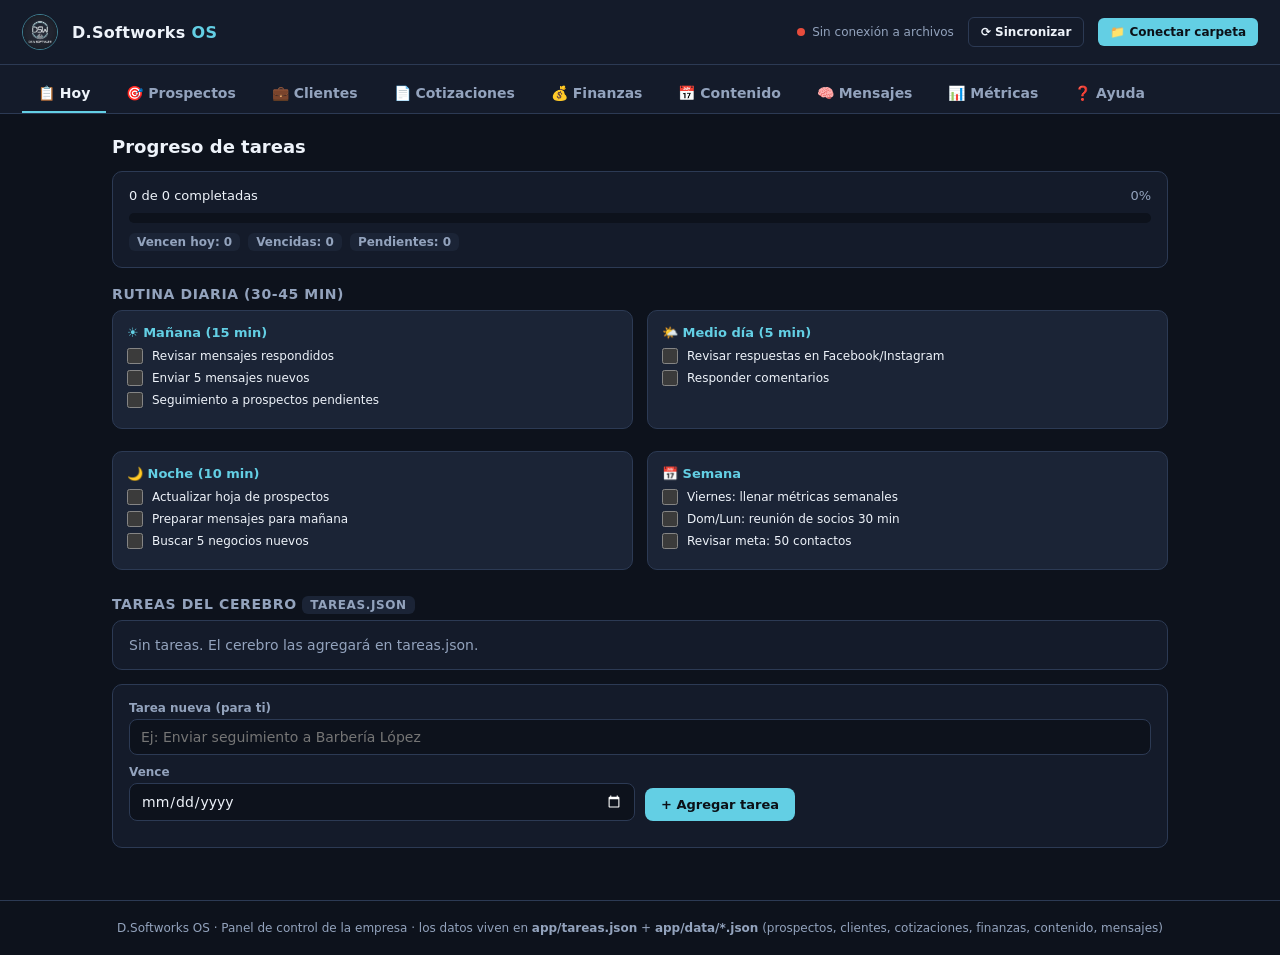
==== app/index.html @ 5ffacac4 "feat: Panel de control total — módulos Clientes/Cotizas/Finanzas/Contenido, MODO-MILLONARIO, 10 pros" ====
<!DOCTYPE html>
<html lang="es">
<head>
<meta charset="UTF-8">
<meta name="viewport" content="width=device-width, initial-scale=1">
<title>D.Softworks OS — Panel de operación</title>
<link rel="icon" href="data:image/svg+xml,%3Csvg xmlns='http://www.w3.org/2000/svg' viewBox='0 0 64 64'%3E%3Ccircle cx='32' cy='32' r='27' fill='%230d121c' stroke='%2363cfe4' stroke-width='4'/%3E%3Ctext x='32' y='39' text-anchor='middle' font-family='Arial' font-size='17' font-weight='700' fill='%23eef3fa'%3EDSW%3C/text%3E%3C/svg%3E">
<style>
:root{
  color-scheme:dark;
  --bg:#0d121c;--panel:#141b2a;--panel2:#1b2436;--line:#2c3a54;--txt:#eef3fa;--muted:#93a3bd;
  --accent:#63cfe4;--accent2:#a8e4f0;--btn:#63cfe4;--btn-ink:#0b1017;--btn-danger:#c0392b;--btn-ok:#1d7a44;--ok:#2ecc71;--warn:#f39c12;--danger:#e74c3c;
  --radius:10px;
}
*{box-sizing:border-box;margin:0;padding:0;scrollbar-width:thin;scrollbar-color:var(--line) var(--bg)}
::-webkit-scrollbar{width:10px;height:10px}
::-webkit-scrollbar-thumb{background:var(--line);border-radius:6px}
::-webkit-scrollbar-track{background:var(--bg)}
::selection{background:rgba(99,207,228,.35)}
html{color-scheme:dark}
body{background:var(--bg);color:var(--txt);font-family:system-ui,-apple-system,"Segoe UI",Roboto,sans-serif;font-size:14px;min-height:100vh;caret-color:var(--accent)}
button{font-family:inherit;cursor:pointer}
input,select,textarea{font-family:inherit;font-size:14px;background:var(--bg);color:var(--txt);border:1px solid var(--line);border-radius:8px;padding:9px 11px;width:100%}
input:focus,select:focus,textarea:focus{border-color:var(--accent)}
:focus-visible{outline:2px solid var(--accent2);outline-offset:2px}
textarea{resize:vertical;min-height:80px}

header{display:flex;align-items:center;gap:14px;padding:14px 22px;background:var(--panel);border-bottom:1px solid var(--line);position:sticky;top:0;z-index:50}
header img{height:36px;width:36px;object-fit:cover;border-radius:50%;border:1px solid rgba(99,207,228,.55)}
.brand{font-weight:700;font-size:16px;letter-spacing:.3px}
.brand span{color:var(--accent)}
.spacer{flex:1}
.status{font-size:12px;color:var(--muted);display:flex;align-items:center;gap:7px}
.dot{width:8px;height:8px;border-radius:50%;background:var(--danger);display:inline-block}
.dot.on{background:var(--accent);position:relative}
.dot.on::after{content:'';position:absolute;inset:-3px;border-radius:50%;border:1.5px solid var(--accent);animation:live 2.2s ease-out infinite}
.dot.local{background:var(--warn)}
@keyframes live{0%{transform:scale(.6);opacity:.9}70%{opacity:.15}100%{transform:scale(2);opacity:0}}
@media(prefers-reduced-motion:reduce){.dot.on::after{animation:none;display:none}.progress i,.toast{transition:none}}

.btn{background:var(--btn);border:none;color:var(--btn-ink);padding:9px 16px;border-radius:8px;font-weight:700;font-size:13px}
.btn:hover{filter:brightness(1.1)}
.btn.ghost{background:transparent;border:1px solid var(--line);color:var(--txt)}
.btn.small{padding:7px 12px;font-size:12px;border-radius:6px}
.btn.danger{background:var(--btn-danger)}
.btn.ok{background:var(--btn-ok)}

nav{display:flex;gap:4px;padding:10px 22px 0;background:var(--panel);border-bottom:1px solid var(--line);flex-wrap:wrap}
nav button{background:none;border:none;color:var(--muted);padding:10px 16px;font-size:14px;font-weight:600;border-bottom:2px solid transparent;border-radius:0}
nav button.active{color:var(--txt);border-bottom-color:var(--accent)}
nav button:hover{color:var(--txt)}
.badge{display:inline-block;min-width:18px;padding:1px 5px;border-radius:99px;background:var(--btn-danger);color:#fff;font-size:12px;font-weight:800;text-align:center;margin-left:5px;vertical-align:top;line-height:1.3}

main{padding:22px;max-width:1100px;margin:0 auto}
.tab{display:none}
.tab.active{display:block}
h2{font-size:18px;margin-bottom:14px}
h3{font-size:14px;color:var(--muted);text-transform:uppercase;letter-spacing:.6px;margin:18px 0 8px}

.grid{display:grid;gap:14px}
.grid.two{grid-template-columns:1fr 1fr}
@media(max-width:800px){.grid.two{grid-template-columns:1fr}}

.card{background:var(--panel);border:1px solid var(--line);border-radius:var(--radius);padding:16px}
.progress{height:10px;background:var(--bg);border-radius:6px;overflow:hidden;margin:10px 0}
.progress i{display:block;height:100%;width:100%;background:var(--accent);border-radius:6px;transform:scaleX(0);transform-origin:left;transition:transform .3s ease-out}

.chip{display:inline-block;padding:2px 9px;border-radius:99px;font-size:12px;font-weight:700}
.chip.nuevo{background:#2a3245;color:#aab3c5}
.chip.contactado{background:#1a3a6b;color:#6ea8ff}
.chip.respondio{background:#0d4f5c;color:#5ce0e0}
.chip.reunion{background:#3d2a6b;color:#b79bff}
.chip.cotizado{background:#5c3d0d;color:#ffc46b}
.chip.cerrado{background:#14471f;color:#6fe08a}
.chip.sinrep{background:#5c1a1a;color:#ff8a8a}
.cat{font-size:12px;font-weight:700;padding:2px 8px;border-radius:6px;background:var(--panel2);color:var(--muted)}

.task{display:flex;gap:12px;align-items:flex-start;padding:12px 14px;background:var(--panel2);border:1px solid var(--line);border-radius:var(--radius);margin-bottom:8px}
.task.done{opacity:.5}
.task input[type=checkbox]{width:18px;height:18px;accent-color:var(--accent);margin-top:2px;flex-shrink:0}
.task .body{flex:1;min-width:0}
.task .title{font-weight:600}
.task.done .title{text-decoration:line-through}
.task .detail{color:var(--muted);font-size:13px;margin-top:4px;white-space:pre-wrap}
.task .meta{display:flex;gap:8px;align-items:center;margin-top:7px;flex-wrap:wrap}
.due{font-size:12px;font-weight:700;padding:2px 8px;border-radius:6px;background:#5c3d0d;color:#ffc46b}
.due.over{background:#5c1a1a;color:#ff8a8a}
.due.ok{background:#14471f;color:#6fe08a}

.form-row{display:grid;grid-template-columns:1fr 1fr;gap:10px;margin-bottom:10px}
.form-row.one{grid-template-columns:1fr}
label{display:block;font-size:12px;color:var(--muted);margin-bottom:4px;font-weight:600}

.p-list{display:flex;flex-direction:column;gap:8px}
.p-item{display:flex;gap:12px;align-items:center;background:var(--panel2);border:1px solid var(--line);border-radius:var(--radius);padding:12px 14px;flex-wrap:wrap}
.p-item .info{flex:1;min-width:180px}
.p-item .neg{font-weight:700}
.p-item .sub{color:var(--muted);font-size:12px;margin-top:2px}
.p-item select{width:auto;min-width:130px;padding:6px 8px}

.msg{background:var(--panel2);border:1px solid var(--line);border-radius:var(--radius);padding:14px;margin-bottom:10px}
.msg.new{border-color:var(--accent2)}
.msg .head{display:flex;justify-content:space-between;gap:10px;font-size:12px;color:var(--muted);margin-bottom:6px}
.msg .txt{white-space:pre-wrap}
.msg .resp{margin-top:10px;padding:10px 12px;background:#0f2733;border:1px solid #1f5f72;border-radius:6px;color:#c9edf6;white-space:pre-wrap}
.st{font-weight:700;font-size:12px;padding:2px 8px;border-radius:6px}
.st.pend{background:#5c3d0d;color:#ffc46b}
.st.listo{background:#14471f;color:#6fe08a}

.stat{background:var(--panel);border:1px solid var(--line);border-radius:var(--radius);padding:16px;text-align:center}
.stat b{display:block;font-size:30px;color:var(--accent);font-variant-numeric:tabular-nums}
.stat span{font-size:12px;color:var(--muted)}
.stat .goal{font-size:12px;color:var(--muted);margin-top:4px}

.routine{background:var(--panel2);border:1px solid var(--line);border-radius:var(--radius);padding:14px;margin-bottom:8px}
.routine h4{font-size:13px;margin-bottom:8px;color:var(--accent)}
.routine label{display:flex;gap:9px;align-items:center;color:var(--txt);font-weight:500;margin-bottom:6px;cursor:pointer}
.routine input{width:16px;height:16px;accent-color:var(--accent)}

.help{background:#0f2733;border:1px solid #1f5f72;border-radius:var(--radius);padding:14px 16px;margin-bottom:16px;font-size:13px;line-height:1.6;color:#c9edf6}
.help ol{margin-left:18px}
.hidden{display:none!important}
footer{padding:20px;text-align:center;color:var(--muted);font-size:12px;border-top:1px solid var(--line);margin-top:30px}
.toast{position:fixed;bottom:24px;right:24px;background:var(--panel2);border:1px solid var(--accent);color:var(--txt);padding:12px 18px;border-radius:8px;font-size:13px;opacity:0;transform:translateY(8px);transition:.25s;pointer-events:none;z-index:100;display:flex;gap:12px;align-items:center;max-width:min(420px,calc(100vw - 48px))}
.toast.show{opacity:1;transform:translateY(0);pointer-events:auto}
.toast.err{border-color:var(--danger)}
.toast .btn{padding:5px 10px;font-size:12px}
</style>
</head>
<body>

<header>
  <img src="../logo_DSW.jpg" alt="D.Softworks" onerror="this.style.display='none'">
  <div class="brand">D.Softworks <span>OS</span></div>
  <div class="spacer"></div>
  <div class="status"><span class="dot" id="connDot"></span><span id="connTxt">Sin conexión a archivos</span></div>
  <button class="btn ghost small" id="btnSync" title="Releer archivos del disco">⟳ Sincronizar</button>
  <button class="btn small" id="btnConnect">📁 Conectar carpeta</button>
</header>

<nav role="tablist" aria-label="Secciones del panel">
  <button class="active" role="tab" id="tb-hoy" aria-controls="tab-hoy" aria-selected="true" data-tab="hoy">📋 Hoy</button>
  <button role="tab" id="tb-prospectos" aria-controls="tab-prospectos" aria-selected="false" data-tab="prospectos">🎯 Prospectos</button>
  <button role="tab" id="tb-clientes" aria-controls="tab-clientes" aria-selected="false" data-tab="clientes">💼 Clientes</button>
  <button role="tab" id="tb-cotizaciones" aria-controls="tab-cotizaciones" aria-selected="false" data-tab="cotizaciones">📄 Cotizaciones</button>
  <button role="tab" id="tb-finanzas" aria-controls="tab-finanzas" aria-selected="false" data-tab="finanzas">💰 Finanzas</button>
  <button role="tab" id="tb-contenido" aria-controls="tab-contenido" aria-selected="false" data-tab="contenido">📅 Contenido</button>
  <button role="tab" id="tb-mensajes" aria-controls="tab-mensajes" aria-selected="false" data-tab="mensajes">🧠 Mensajes<span class="badge hidden" id="msgBadge" aria-label="respuestas nuevas del cerebro">0</span></button>
  <button role="tab" id="tb-metricas" aria-controls="tab-metricas" aria-selected="false" data-tab="metricas">📊 Métricas</button>
  <button role="tab" id="tb-ayuda" aria-controls="tab-ayuda" aria-selected="false" data-tab="ayuda">❓ Ayuda</button>
</nav>

<main>

<section class="tab active" id="tab-hoy" role="tabpanel" aria-labelledby="tb-hoy" tabindex="0">
  <div class="help hidden" id="onboard">
    <b>Primera vez:</b>
    <ol>
      <li>Da clic en <b>📁 Conectar carpeta</b> y selecciona la carpeta <code>app/</code> de este repo.</li>
      <li>Con eso, todo lo que marques aquí se guarda en los archivos JSON que el cerebro (la IA) lee.</li>
      <li>Cuando termines algo, marca la tarea y agrega un mensaje en <b>🧠 Mensajes</b> si necesitas que yo prepare el siguiente paso.</li>
    </ol>
    <button class="btn small" id="dismissOnboard" style="margin-top:8px">Entendido</button>
  </div>

  <h2>Progreso de tareas</h2>
  <div class="card">
    <div style="display:flex;justify-content:space-between;font-size:13px">
      <span id="progTxt">0 de 0 completadas</span>
      <span style="color:var(--muted)" id="progPct">0%</span>
    </div>
    <div class="progress"><i id="progBar"></i></div>
    <div style="display:flex;gap:8px;flex-wrap:wrap">
      <span class="cat" id="countToday">Vencen hoy: 0</span>
      <span class="cat" id="countOver">Vencidas: 0</span>
      <span class="cat" id="countPend">Pendientes: 0</span>
    </div>
  </div>

  <h3>Rutina diaria (30-45 min)</h3>
  <div class="grid two">
    <div class="routine">
      <h4>☀️ Mañana (15 min)</h4>
      <label><input type="checkbox" data-rut="m1"> Revisar mensajes respondidos</label>
      <label><input type="checkbox" data-rut="m2"> Enviar 5 mensajes nuevos</label>
      <label><input type="checkbox" data-rut="m3"> Seguimiento a prospectos pendientes</label>
    </div>
    <div class="routine">
      <h4>🌤️ Medio día (5 min)</h4>
      <label><input type="checkbox" data-rut="d1"> Revisar respuestas en Facebook/Instagram</label>
      <label><input type="checkbox" data-rut="d2"> Responder comentarios</label>
    </div>
    <div class="routine">
      <h4>🌙 Noche (10 min)</h4>
      <label><input type="checkbox" data-rut="n1"> Actualizar hoja de prospectos</label>
      <label><input type="checkbox" data-rut="n2"> Preparar mensajes para mañana</label>
      <label><input type="checkbox" data-rut="n3"> Buscar 5 negocios nuevos</label>
    </div>
    <div class="routine">
      <h4>📅 Semana</h4>
      <label><input type="checkbox" data-rut="s1"> Viernes: llenar métricas semanales</label>
      <label><input type="checkbox" data-rut="s2"> Dom/Lun: reunión de socios 30 min</label>
      <label><input type="checkbox" data-rut="s3"> Revisar meta: 50 contactos</label>
    </div>
  </div>

  <h3>Tareas del cerebro <span class="cat">tareas.json</span></h3>
  <div id="taskList"></div>

  <div class="card" style="margin-top:14px">
    <div class="form-row one">
      <div><label for="newTask" id="taskLbl">Tarea nueva (para ti)</label><input id="newTask" placeholder="Ej: Enviar seguimiento a Barbería López"></div>
    </div>
    <div class="form-row">
      <div><label for="newTaskDue">Vence</label><input type="date" id="newTaskDue"></div>
      <div style="display:flex;align-items:flex-end;gap:8px">
        <button class="btn" id="addTask">+ Agregar tarea</button>
        <button class="btn ghost hidden" id="cancelTaskEdit">Cancelar</button>
      </div>
    </div>
  </div>
</section>

<section class="tab" id="tab-prospectos" role="tabpanel" aria-labelledby="tb-prospectos" tabindex="0">
  <h2>Prospectos <span class="cat">data/prospectos.json</span></h2>

  <div class="card" style="margin-bottom:16px">
    <div class="form-row">
      <div><label for="pNombre" id="pNombreLbl">Nombre *</label><input id="pNombre" placeholder="Juan Pérez"></div>
      <div><label for="pNegocio" id="pNegocioLbl">Negocio *</label><input id="pNegocio" placeholder="Barbería El Corte"></div>
    </div>
    <div class="form-row">
      <div><label for="pTel">Teléfono / WhatsApp</label><input id="pTel" placeholder="33 1234 5678"></div>
      <div><label for="pFuente">Fuente</label>
        <select id="pFuente">
          <option>Facebook</option><option>Instagram</option><option>Google Maps</option><option>Contacto personal</option><option>Presencial</option><option>Otro</option>
        </select>
      </div>
    </div>
    <div class="form-row one">
      <div><label for="pNotas">Notas</label><input id="pNotas" placeholder="Sin web, activo en FB, mejor horario: tarde"></div>
    </div>
    <div style="display:flex;gap:8px;flex-wrap:wrap">
      <button class="btn" id="addProspect">+ Agregar prospecto</button>
      <button class="btn ghost hidden" id="cancelPEdit">Cancelar edición</button>
    </div>
  </div>

  <div style="display:flex;gap:10px;margin-bottom:12px;flex-wrap:wrap;align-items:center">
    <select id="filterEstado" style="width:auto" aria-label="Filtrar prospectos por estado">
      <option value="">Todos los estados</option>
      <option>Nuevo</option><option>Contactado</option><option>Respondió</option><option>Reunión</option><option>Cotizado</option><option>Cerrado</option><option>Sin respuesta</option>
    </select>
    <button class="btn ghost small" id="copyTsv">📋 Copiar para Google Sheets</button>
    <span style="flex:1"></span>
    <span class="cat" id="pCount"></span>
  </div>

  <div class="p-list" id="pList"></div>
</section>

<section class="tab" id="tab-clientes" role="tabpanel" aria-labelledby="tb-clientes" tabindex="0">
  <h2>Clientes y proyectos <span class="cat">data/clientes.json</span></h2>
  <p style="color:var(--muted);margin-bottom:14px;font-size:13px">Cuando un prospecto quede en <b style="color:var(--txt)">Cerrado</b>, pásalo aquí 💼 y controla anticipo, saldo y entrega. Regla: nada se entrega sin cobrar el saldo.</p>

  <div class="card" style="margin-bottom:16px">
    <div class="form-row">
      <div><label for="cCliente" id="cClienteLbl">Cliente *</label><input id="cCliente" placeholder="María López"></div>
      <div><label for="cNegocio" id="cNegocioLbl">Negocio *</label><input id="cNegocio" placeholder="Café El Grano"></div>
    </div>
    <div class="form-row">
      <div><label for="cServicio">Servicio</label>
        <select id="cServicio">
          <option>Página web básica</option><option>Landing page</option><option>Catálogo digital</option><option>Paquete web + catálogo</option><option>Paquete completo</option><option>Tienda en línea</option><option>Sistema a medida</option><option>App móvil</option><option>Configuración de redes</option><option>Mantenimiento</option><option>Consultoría</option>
        </select>
      </div>
      <div><label for="cPrecio">Precio total (MXN)</label><input type="number" id="cPrecio" placeholder="1500" min="0"></div>
    </div>
    <div class="form-row">
      <div><label for="cAnticipo">Anticipo recibido (MXN)</label><input type="number" id="cAnticipo" placeholder="750" min="0"></div>
      <div><label for="cEstado">Estado del proyecto</label>
        <select id="cEstado"><option>En desarrollo</option><option>En revisión</option><option>Esperando pago</option><option>Entregado</option></select>
      </div>
    </div>
    <div class="form-row">
      <div><label for="cInicio">Fecha de inicio</label><input type="date" id="cInicio"></div>
      <div><label for="cEntrega">Fecha de entrega</label><input type="date" id="cEntrega"></div>
    </div>
    <div style="display:flex;gap:8px;flex-wrap:wrap">
      <button class="btn" id="addCliente">+ Agregar cliente</button>
      <button class="btn ghost hidden" id="cancelCEdit">Cancelar edición</button>
    </div>
  </div>

  <div style="display:flex;gap:10px;margin-bottom:12px;flex-wrap:wrap;align-items:center">
    <span class="cat" id="cCount"></span>
    <span class="cat" id="cIngresos"></span>
    <span class="cat" id="cPendCobro"></span>
  </div>

  <div class="p-list" id="cList"></div>
</section>

<section class="tab" id="tab-cotizaciones" role="tabpanel" aria-labelledby="tb-cotizaciones" tabindex="0">
  <h2>Cotizaciones <span class="cat">data/cotizaciones.json</span></h2>
  <p style="color:var(--muted);margin-bottom:14px;font-size:13px">Toda cotización: válida 15 días, anticipo 50%, transferencia o efectivo. Si no está aquí, no se envió.</p>

  <div class="card" style="margin-bottom:16px">
    <div class="form-row">
      <div><label for="qProspecto" id="qProspectoLbl">Prospecto / cliente *</label><input id="qProspecto" placeholder="Barbería El Corte"></div>
      <div><label for="qServicio">Servicio</label><input id="qServicio" placeholder="Landing page + WhatsApp"></div>
    </div>
    <div class="form-row">
      <div><label for="qPrecio">Precio (MXN)</label><input type="number" id="qPrecio" placeholder="1500" min="0"></div>
      <div><label for="qFecha">Fecha de envío</label><input type="date" id="qFecha"></div>
    </div>
    <div class="form-row">
      <div><label for="qRespuesta">Respuesta</label>
        <select id="qRespuesta"><option>Pendiente</option><option>Aceptada</option><option>Rechazada</option><option>Sin respuesta</option></select>
      </div>
      <div><label for="qSeg">Seguimiento (fecha)</label><input type="date" id="qSeg"></div>
    </div>
    <div style="display:flex;gap:8px;flex-wrap:wrap">
      <button class="btn" id="addCot">+ Registrar cotización</button>
      <button class="btn ghost hidden" id="cancelQEdit">Cancelar edición</button>
    </div>
  </div>

  <div class="grid" style="grid-template-columns:repeat(auto-fit,minmax(160px,1fr));margin-bottom:14px">
    <div class="stat"><b id="qTotal">0</b><span>Enviadas</span></div>
    <div class="stat"><b id="qAcept">0</b><span>Aceptadas</span><div class="goal">meta: 30%</div></div>
    <div class="stat"><b id="qMonto">$0</b><span>Monto aceptado</span></div>
    <div class="stat"><b id="qPend">0</b><span>Pendientes de seguimiento</span></div>
  </div>

  <div class="p-list" id="qList"></div>
</section>

<section class="tab" id="tab-finanzas" role="tabpanel" aria-labelledby="tb-finanzas" tabindex="0">
  <h2>Finanzas <span class="cat">data/finanzas.json</span></h2>

  <div class="grid" style="grid-template-columns:repeat(auto-fit,minmax(160px,1fr));margin-bottom:14px">
    <div class="stat"><b id="fIngresos">$0</b><span>Ingresos del mes</span></div>
    <div class="stat"><b id="fEgresos">$0</b><span>Egresos del mes</span></div>
    <div class="stat"><b id="fNeto">$0</b><span>Neto del mes</span></div>
    <div class="stat"><b id="fMeta">$0</b><span>Meta del mes</span></div>
  </div>

  <div class="card" style="margin-bottom:16px">
    <div style="display:flex;justify-content:space-between;font-size:13px">
      <span>Avance hacia la meta</span><span style="color:var(--muted)" id="fPct">0%</span>
    </div>
    <div class="progress"><i id="fBar"></i></div>
    <div class="form-row" style="margin-bottom:0">
      <div><label for="fMetaInput">Editar meta mensual (MXN)</label><input type="number" id="fMetaInput" min="0" step="500"></div>
      <div style="display:flex;align-items:flex-end"><button class="btn ghost" id="saveMeta">Guardar meta</button></div>
    </div>
  </div>

  <div class="card" style="margin-bottom:16px">
    <div class="form-row">
      <div><label for="fFecha">Fecha</label><input type="date" id="fFecha"></div>
      <div><label for="fTipo">Tipo</label>
        <select id="fTipo"><option value="ingreso">💰 Ingreso</option><option value="egreso">📤 Egreso</option></select>
      </div>
    </div>
    <div class="form-row">
      <div><label for="fConcepto">Concepto *</label><input id="fConcepto" placeholder="Anticipo web Café El Grano"></div>
      <div><label for="fMonto">Monto (MXN) *</label><input type="number" id="fMonto" placeholder="750" min="0"></div>
    </div>
    <div class="form-row">
      <div><label for="fCat">Categoría</label>
        <select id="fCat"><option>Anticipo</option><option>Saldo final</option><option>Mantenimiento</option><option>Proyecto extra</option><option>Dominio/hosting</option><option>Herramientas</option><option>Otro</option></select>
      </div>
      <div style="display:flex;align-items:flex-end"><button class="btn" id="addMov">+ Registrar movimiento</button></div>
    </div>
  </div>

  <h3>Movimientos del mes</h3>
  <div class="p-list" id="fList"></div>
</section>

<section class="tab" id="tab-contenido" role="tabpanel" aria-labelledby="tb-contenido" tabindex="0">
  <h2>Contenido <span class="cat">data/contenido.json</span></h2>
  <div class="help" id="nextPost" style="margin-bottom:14px">Próxima publicación: —</div>

  <div class="card" style="margin-bottom:16px">
    <div class="form-row">
      <div><label for="kTitulo" id="kTituloLbl">Título *</label><input id="kTitulo" placeholder="Portafolio — Café El Grano"></div>
      <div><label for="kTipo">Tipo</label>
        <select id="kTipo"><option>Portafolio</option><option>Educativo</option><option>Oferta</option><option>Detrás de escena</option></select>
      </div>
    </div>
    <div class="form-row">
      <div><label for="kFecha">Fecha de publicación</label><input type="date" id="kFecha"></div>
      <div><label for="kEnlace">Enlace (cuando esté publicada)</label><input id="kEnlace" placeholder="https://facebook.com/..."></div>
    </div>
    <div class="form-row one">
      <div><label for="kArchivo">Archivo / texto fuente</label><input id="kArchivo" placeholder="07-Marketing/Publicaciones/Portafolio-01-GMFire.md"></div>
    </div>
    <div style="display:flex;gap:8px;flex-wrap:wrap">
      <button class="btn" id="addPost">+ Agregar publicación</button>
      <button class="btn ghost hidden" id="cancelKEdit">Cancelar edición</button>
    </div>
  </div>

  <div class="p-list" id="kList"></div>
</section>

<section class="tab" id="tab-mensajes" role="tabpanel" aria-labelledby="tb-mensajes" tabindex="0">
  <h2>Mensajes al cerebro <span class="cat">data/mensajes.json</span></h2>
  <p style="color:var(--muted);margin-bottom:14px;font-size:13px">Escribe lo que necesites de mí: preparar un mensaje para un prospecto, una cotización, decidir el siguiente paso, dudas, bloqueos. <b style="color:var(--txt)">El cerebro responde cuando le digas «revisa la app» o «ya terminé»</b> — las respuestas nuevas aparecen con el contador 🔴 en esta pestaña.</p>

  <div class="card" style="margin-bottom:16px">
    <label for="mInput">Tu mensaje</label>
    <textarea id="mInput" placeholder="Ej: El prospecto Barbería El Corte quiere una página. Prepara el mensaje de contacto y la cotización."></textarea>
    <div style="margin-top:10px"><button class="btn" id="sendMsg">📤 Enviar al cerebro</button></div>
  </div>

  <div id="mList"></div>
</section>

<section class="tab" id="tab-metricas" role="tabpanel" aria-labelledby="tb-metricas" tabindex="0">
  <h2>Métricas <span class="cat">calculado de prospectos.json</span></h2>
  <div class="grid" style="grid-template-columns:repeat(auto-fit,minmax(160px,1fr))">
    <div class="stat"><b id="mWeek">0</b><span>Contactos esta semana</span><div class="goal">meta: 50</div></div>
    <div class="stat"><b id="mTotal">0</b><span>Prospectos totales</span></div>
    <div class="stat"><b id="mResp">0</b><span>Respuestas</span><div class="goal" id="mRespPct">0% de contacto</div></div>
    <div class="stat"><b id="mCot">0</b><span>Cotizaciones</span></div>
    <div class="stat"><b id="mCierre">0</b><span>Cierres</span><div class="goal">meta mes: 3</div></div>
    <div class="stat"><b id="mTasks">0%</b><span>Tareas completadas</span></div>
    <div class="stat"><b id="mClientes">0</b><span>Clientes activos</span></div>
    <div class="stat"><b id="mMes">$0</b><span>Ingresos del mes</span><div class="goal" id="mMetaPct">meta: $10,000</div></div>
  </div>

  <h3>Por estado</h3>
  <div class="card" id="estadoBars"></div>

  <h3>Canal de origen</h3>
  <div class="card" id="fuenteBars"></div>

  <div class="help" style="margin-top:18px;background:#1a1508;border-color:#5c4a0d;color:#ffd98a">
    <b>Regla de oro:</b> si no está en la hoja, no existe. Copia los prospectos a Google Sheets con el botón 📋 y llena las métricas todos los viernes.
  </div>
</section>

<section class="tab" id="tab-ayuda" role="tabpanel" aria-labelledby="tb-ayuda" tabindex="0">
  <h2>Cómo funciona el circuito</h2>
  <div class="card" style="line-height:1.9;font-size:14px">
    <b style="color:var(--accent)">1. El cerebro (IA) escribe</b> → actualiza <code>app/tareas.json</code> con lo que debe hacer hoy.<br>
    <b style="color:var(--accent)">2. Tú ejecutas</b> → marcas tareas, agregas prospectos, escribes mensajes.<br>
    <b style="color:var(--accent)">3. Guardas</b> → con la carpeta conectada, todo se guarda solo en los JSON.<br>
    <b style="color:var(--accent)">4. El cerebro lee</b> → cuando le digas "revisa la app" o "ya terminé", leo los JSON y te doy el siguiente paso.<br><br>
    <b>🎯 Prospectos → 💼 Clientes:</b> cuando un prospecto quede en «Cerrado», dale a 💼 y completa precio, anticipo y entrega.<br>
    <b>📄 Cotizaciones:</b> registra cada cotización enviada; el viernes revisas tasa de aceptación (meta 30%).<br>
    <b>💰 Finanzas:</b> cada anticipo y saldo va aquí; la barra te dice qué tan cerca estás de la meta del mes.<br>
    <b>📅 Contenido:</b> 1 publicación cada 2 días — la pestaña te recuerda cuál sigue.<br><br>
    <b>Sincronizar (⟳):</b> vuelve a leer los archivos por si el cerebro los actualizó desde fuera (nuevas tareas o respuestas).<br>
    <b>Conectar carpeta:</b> selecciona <code>app/</code> una sola vez; el navegador recuerda el permiso.<br>
    <b>Sin conexión a archivos:</b> la app funciona en modo local (navegador) pero el cerebro NO verá los cambios; conecta la carpeta para el circuito completo.<br><br>
    <b>Metodologías incrustadas:</b> ritua diario 60 min y meta $10k/mes (MODO-MILLONARIO.md), pipeline Nuevo→Contactado→Respondió→Reunión→Cotizado→Cerrado, 50 contactos/semana, anticipo 50% obligatorio.
  </div>
</section>

</main>

<footer>D.Softworks OS · Panel de control de la empresa · los datos viven en <b>app/tareas.json</b> + <b>app/data/*.json</b> (prospectos, clientes, cotizaciones, finanzas, contenido, mensajes)</footer>
<div class="toast" id="toast"></div>

<script>
const $=s=>document.querySelector(s);
const $$=s=>document.querySelectorAll(s);

let dirHandle=null, fileHandles={};
let state={tareas:{actualizado:'',tareas:[]},prospectos:{actualizado:'',prospectos:[]},mensajes:{actualizado:'',mensajes:[]},clientes:{actualizado:'',clientes:[]},cotizaciones:{actualizado:'',cotizaciones:[]},finanzas:{actualizado:'',metaMes:10000,movimientos:[]},contenido:{actualizado:'',publicaciones:[]}};
function normalizeState(){
  if(!state.clientes||!Array.isArray(state.clientes.clientes))state.clientes={actualizado:'',clientes:[]};
  if(!state.cotizaciones||!Array.isArray(state.cotizaciones.cotizaciones))state.cotizaciones={actualizado:'',cotizaciones:[]};
  if(!state.finanzas||!Array.isArray(state.finanzas.movimientos))state.finanzas={actualizado:'',metaMes:10000,movimientos:[]};
  if(!state.contenido||!Array.isArray(state.contenido.publicaciones))state.contenido={actualizado:'',publicaciones:[]};
  if(!state.finanzas.metaMes)state.finanzas.metaMes=10000;
}
let editingTask=null, editingP=null;
let toastTimer=null;

function hideToast(){$('#toast').classList.remove('show')}
function toast(t,kind,action){
  const e=$('#toast');
  e.className='toast';
  e.innerHTML='';
  const span=document.createElement('span');span.textContent=t;e.appendChild(span);
  if(kind==='err')e.classList.add('err');
  if(action){
    const b=document.createElement('button');b.className='btn ghost small';b.textContent=action.label;
    b.addEventListener('click',()=>{hideToast();action.fn()});
    e.appendChild(b);
  }
  e.classList.add('show');
  clearTimeout(toastTimer);toastTimer=setTimeout(hideToast,action?6000:2600);
}
function uid(){return Date.now().toString(36)+Math.random().toString(36).slice(2,7)}
function fmtDate(d){return d.getFullYear()+'-'+String(d.getMonth()+1).padStart(2,'0')+'-'+String(d.getDate()).padStart(2,'0')}
function today(){return fmtDate(new Date())}
function weekStart(){const d=new Date();const day=(d.getDay()+6)%7;d.setDate(d.getDate()-day);return fmtDate(d)}
function esc(s){return String(s??'').replace(/[&<>"']/g,c=>({'&':'&amp;','<':'&lt;','>':'&gt;','"':'&quot;',"'":'&#39;'}[c]))}
function stamp(){const d=new Date();return fmtDate(d)+' '+String(d.getHours()).padStart(2,'0')+':'+String(d.getMinutes()).padStart(2,'0')}

function seenIds(){try{return new Set(JSON.parse(localStorage.getItem('dsw-seen-msgs')||'[]'))}catch(e){return new Set()}}
function unseenCount(){const s=seenIds();return state.mensajes.mensajes.filter(m=>m.estado==='atendido'&&m.respuesta&&!s.has(m.id)).length}
function markSeen(){
  const s=seenIds();let ch=false;
  state.mensajes.mensajes.forEach(m=>{if(m.estado==='atendido'&&m.respuesta&&!s.has(m.id)){s.add(m.id);ch=true}});
  if(ch)localStorage.setItem('dsw-seen-msgs',JSON.stringify([...s]));
  updateBadge();
}
function updateBadge(){
  const n=unseenCount(),b=$('#msgBadge');
  b.textContent=n;b.classList.toggle('hidden',!n);
}

async function idbOpen(){return new Promise((res,rej)=>{const r=indexedDB.open('dsw-os',1);r.onupgradeneeded=()=>r.result.createObjectStore('kv');r.onsuccess=()=>res(r.result);r.onerror=()=>rej(r.error)})}
async function idbSet(k,v){const db=await idbOpen();return new Promise((res,rej)=>{const tx=db.transaction('kv','readwrite');tx.objectStore('kv').put(v,k);tx.oncomplete=()=>res();tx.onerror=()=>rej(tx.error)})}
async function idbGet(k){const db=await idbOpen();return new Promise((res,rej)=>{const tx=db.transaction('kv','readonly');const q=tx.objectStore('kv').get(k);q.onsuccess=()=>res(q.result);q.onerror=()=>rej(q.error)})}

function setConn(mode){
  const dot=$('#connDot'),txt=$('#connTxt');
  dot.className='dot'+(mode==='file'?' on':mode==='local'?' local':'');
  txt.textContent=mode==='file'?'Conectado a app/':mode==='local'?'Modo local (solo navegador)':mode==='err'?'Error al guardar en disco':'Sin conexión a archivos';
}

async function readJSON(name,sub){
  try{
    let h=dirHandle;
    if(sub)h=await h.getDirectoryHandle(sub);
    const fh=await h.getFileHandle(name);
    const f=await fh.getFile();
    const txt=await f.text();
    try{return JSON.parse(txt)}
    catch(e){toast('⚠️ '+name+' tiene JSON inválido; ignoro ese archivo.','err');return null}
  }catch(e){return null}
}
async function writeJSON(name,obj,sub){
  if(!dirHandle)return false;
  try{
    let h=dirHandle;
    if(sub)h=await h.getDirectoryHandle(sub,{create:true});
    const fh=await h.getFileHandle(name,{create:true});
    const w=await fh.createWritable();
    await w.write(JSON.stringify(obj,null,2));
    await w.close();
    return true;
  }catch(e){console.error(e);return false}
}

async function save(which){
  const targets=[];
  if(which==='tareas'||!which){state.tareas.actualizado=stamp();targets.push(['tareas.json',state.tareas,null])}
  if(which==='prospectos'||!which){state.prospectos.actualizado=stamp();targets.push(['prospectos.json',state.prospectos,'data'])}
  if(which==='mensajes'||!which){state.mensajes.actualizado=stamp();targets.push(['mensajes.json',state.mensajes,'data'])}
  if(which==='clientes'||!which){state.clientes.actualizado=stamp();targets.push(['clientes.json',state.clientes,'data'])}
  if(which==='cotizaciones'||!which){state.cotizaciones.actualizado=stamp();targets.push(['cotizaciones.json',state.cotizaciones,'data'])}
  if(which==='finanzas'||!which){state.finanzas.actualizado=stamp();targets.push(['finanzas.json',state.finanzas,'data'])}
  if(which==='contenido'||!which){state.contenido.actualizado=stamp();targets.push(['contenido.json',state.contenido,'data'])}
  normalizeState();
  localStorage.setItem('dsw-state',JSON.stringify(state));
  if(!dirHandle)return true;
  let ok=true;
  for(const[n,o,s]of targets){if(!await writeJSON(n,o,s))ok=false}
  if(!ok){setConn('err');toast('No pude guardar en disco. Tus cambios están solo en el navegador; reconecta la carpeta.','err')}
  else setConn('file');
  return ok;
}

async function loadAll(){
  const cache=localStorage.getItem('dsw-state');
  if(cache){try{state=JSON.parse(cache)}catch(e){}}
  normalizeState();
  if(dirHandle){
    const t=await readJSON('tareas.json');
    const p=await readJSON('prospectos.json','data');
    const m=await readJSON('mensajes.json','data');
    const cl=await readJSON('clientes.json','data');
    const co=await readJSON('cotizaciones.json','data');
    const fi=await readJSON('finanzas.json','data');
    const ct=await readJSON('contenido.json','data');
    if(t)state.tareas=t;
    if(p)state.prospectos=p;
    if(m)state.mensajes=m;
    if(cl)state.clientes=cl;
    if(co)state.cotizaciones=co;
    if(fi)state.finanzas=fi;
    if(ct)state.contenido=ct;
    normalizeState();
    localStorage.setItem('dsw-state',JSON.stringify(state));
  }
  renderAll();
}

async function connect(){
  if(!window.showDirectoryPicker){toast('Tu navegador no soporta acceso a archivos. Usa Edge o Chrome.','err');return}
  try{
    dirHandle=await window.showDirectoryPicker({mode:'readwrite'});
    let app=dirHandle;
    try{app=await dirHandle.getDirectoryHandle('app')}catch(e){}
    let probe=null;
    try{probe=await app.getFileHandle('tareas.json')}catch(e){}
    if(probe)dirHandle=app;
    await idbSet('handle',dirHandle);
    await loadAll();
    setConn('file');
    $('#onboard').classList.add('hidden');
    localStorage.setItem('dsw-onboard','1');
    toast('Carpeta conectada. Todo se guarda en los JSON.');
  }catch(e){toast('Conexión cancelada')}
}

async function restore(){
  if(!window.showDirectoryPicker){setConn('local');return}
  try{
    const h=await idbGet('handle');
    if(!h){setConn('none');return}
    const q=await h.queryPermission({mode:'readwrite'});
    if(q==='granted'){dirHandle=h;setConn('file')}
    else if(q==='prompt'){setConn('none')}
    else{setConn('none')}
  }catch(e){setConn('none')}
}

$$('nav button').forEach(b=>b.addEventListener('click',()=>{
  $$('nav button').forEach(x=>{x.classList.remove('active');x.setAttribute('aria-selected','false')});
  $$('.tab').forEach(x=>x.classList.remove('active'));
  b.classList.add('active');
  b.setAttribute('aria-selected','true');
  $('#tab-'+b.dataset.tab).classList.add('active');
  if(b.dataset.tab==='mensajes'){markSeen();renderMensajes()}
}));

function dueChip(d){
  if(!d)return'';
  const t=today();
  if(d<t)return`<span class="due over">Vencida ${esc(d)}</span>`;
  if(d===t)return`<span class="due">Vence hoy</span>`;
  return`<span class="due ok">${esc(d)}</span>`;
}

function startTaskEdit(id){
  const t=state.tareas.tareas.find(x=>x.id===id);if(!t)return;
  editingTask=id;
  $('#newTask').value=t.titulo;
  $('#newTaskDue').value=t.vence||'';
  $('#taskLbl').textContent='Editar tarea';
  $('#addTask').textContent='Guardar cambios';
  $('#cancelTaskEdit').classList.remove('hidden');
  $('#newTask').focus();
}
function endTaskEdit(){
  editingTask=null;
  $('#newTask').value='';$('#newTaskDue').value='';
  $('#taskLbl').textContent='Tarea nueva (para ti)';
  $('#addTask').textContent='+ Agregar tarea';
  $('#cancelTaskEdit').classList.add('hidden');
}
async function delTask(id){
  const arr=state.tareas.tareas;
  const i=arr.findIndex(x=>x.id===id);if(i<0)return;
  const t=arr[i];
  if(!confirm(`¿Eliminar la tarea «${t.titulo}»?`))return;
  const rm=arr.splice(i,1)[0];
  await save('tareas');renderTasks();
  toast('Tarea eliminada','',{label:'Deshacer',fn:async()=>{arr.splice(i,0,rm);await save('tareas');renderTasks();toast('Tarea restaurada')}});
}

function renderTasks(){
  const list=$('#taskList');
  const arr=[...state.tareas.tareas].sort((a,b)=>{
    if(a.hecha!==b.hecha)return a.hecha?1:-1;
    return(a.vence||'9999')<(b.vence||'9999')?-1:1;
  });
  if(!arr.length){list.innerHTML='<div class="card" style="color:var(--muted)">Sin tareas. El cerebro las agregará en tareas.json.</div>'}
  else{
    list.innerHTML=arr.map(t=>`
      <div class="task${t.hecha?' done':''}">
        <input type="checkbox" data-task="${esc(t.id)}"${t.hecha?' checked':''} aria-label="Completar ${esc(t.titulo)}">
        <div class="body">
          <div class="title">${esc(t.titulo)}</div>
          ${t.detalle?`<div class="detail">${esc(t.detalle)}</div>`:''}
          <div class="meta">
            ${t.categoria?`<span class="cat">${esc(t.categoria)}</span>`:''}
            ${t.vence?dueChip(t.vence):''}
            ${t.origen==='cerebro'?'<span class="cat">🧠 del cerebro</span>':''}
            <span style="flex:1"></span>
            <button class="btn ghost small" data-tedit="${esc(t.id)}" title="Editar tarea" aria-label="Editar tarea ${esc(t.titulo)}">✏️</button>
            <button class="btn ghost small" data-tdel="${esc(t.id)}" title="Eliminar tarea" aria-label="Eliminar tarea ${esc(t.titulo)}">✕</button>
          </div>
        </div>
      </div>`).join('');
  }
  const total=arr.length,done=arr.filter(t=>t.hecha).length;
  const pend=total-done;
  const hoy=arr.filter(t=>!t.hecha&&t.vence===today()).length;
  const over=arr.filter(t=>!t.hecha&&t.vence&&t.vence<today()).length;
  $('#progTxt').textContent=`${done} de ${total} completadas`;
  $('#progPct').textContent=total?Math.round(done/total*100)+'%':'0%';
  $('#progBar').style.transform='scaleX('+(total?done/total:0)+')';
  $('#countToday').textContent='Vencen hoy: '+hoy;
  $('#countOver').textContent='Vencidas: '+over;
  $('#countPend').textContent='Pendientes: '+pend;
  const mT=$('#mTasks');if(mT)mT.textContent=total?Math.round(done/total*100)+'%':'0%';
  $$('[data-task]').forEach(cb=>cb.addEventListener('change',async()=>{
    const t=state.tareas.tareas.find(x=>x.id===cb.dataset.task);
    if(t){t.hecha=cb.checked;t.hechoFecha=cb.checked?stamp():'';await save('tareas');renderTasks();toast(cb.checked?'Tarea completada ✓':'Tarea reabierta')}
  }));
  $$('[data-tedit]').forEach(b=>b.addEventListener('click',()=>startTaskEdit(b.dataset.tedit)));
  $$('[data-tdel]').forEach(b=>b.addEventListener('click',()=>delTask(b.dataset.tdel)));
}

const ESTADOS=['Nuevo','Contactado','Respondió','Reunión','Cotizado','Cerrado','Sin respuesta'];
const EST_CLS={'Nuevo':'nuevo','Contactado':'contactado','Respondió':'respondio','Reunión':'reunion','Cotizado':'cotizado','Cerrado':'cerrado','Sin respuesta':'sinrep'};

function startPEdit(id){
  const p=state.prospectos.prospectos.find(x=>x.id===id);if(!p)return;
  editingP=id;
  $('#pNombre').value=p.nombre;
  $('#pNegocio').value=p.negocio;
  $('#pTel').value=p.telefono||'';
  if([...$('#pFuente').options].some(o=>o.value===p.fuente))$('#pFuente').value=p.fuente;
  $('#pNotas').value=p.notas||'';
  $('#pNombreLbl').textContent='Nombre * (editando)';
  $('#pNegocioLbl').textContent='Negocio * (editando)';
  $('#addProspect').textContent='Guardar cambios';
  $('#cancelPEdit').classList.remove('hidden');
  $('#pNombre').focus();
}
function endPEdit(){
  editingP=null;
  ['pNombre','pNegocio','pTel','pNotas'].forEach(i=>$('#'+i).value='');
  $('#pFuente').selectedIndex=0;
  $('#pNombreLbl').textContent='Nombre *';
  $('#pNegocioLbl').textContent='Negocio *';
  $('#addProspect').textContent='+ Agregar prospecto';
  $('#cancelPEdit').classList.add('hidden');
}
async function delProspect(id){
  const arr=state.prospectos.prospectos;
  const i=arr.findIndex(x=>x.id===id);if(i<0)return;
  const p=arr[i];
  if(!confirm(`¿Eliminar a ${p.nombre} — ${p.negocio}?`))return;
  const rm=arr.splice(i,1)[0];
  await save('prospectos');renderProspectos();renderMetrics();
  toast('Prospecto eliminado','',{label:'Deshacer',fn:async()=>{arr.splice(i,0,rm);await save('prospectos');renderProspectos();renderMetrics();toast('Prospecto restaurado')}});
}

function renderProspectos(){
  const f=$('#filterEstado').value;
  const arr=[...state.prospectos.prospectos].filter(p=>!f||p.estado===f).reverse();
  $('#pCount').textContent=state.prospectos.prospectos.length+' en total';
  const el=$('#pList');
  if(!arr.length){
    const total=state.prospectos.prospectos.length;
    el.innerHTML='<div class="card" style="color:var(--muted)">'+
      (total===0?'Sin prospectos aún. Agrega el primero arriba 👆':
       f?`Ninguno con estado «${esc(f)}». Cambia el filtro para ver los ${total}.`:'Ningún prospecto.')+
      '</div>';return;
  }
  el.innerHTML=arr.map(p=>`
    <div class="p-item">
      <div class="info">
        <div class="neg">${esc(p.nombre)} — ${esc(p.negocio)}</div>
        <div class="sub">${esc(p.telefono||'sin teléfono')} · ${esc(p.fuente)} · ${esc((p.fecha||'').slice(0,10))}${p.notas?' · '+esc(p.notas):''}</div>
      </div>
      <span class="chip ${EST_CLS[p.estado]||'nuevo'}">${esc(p.estado)}</span>
      <select data-pstate="${esc(p.id)}" aria-label="Estado de ${esc(p.nombre)}">${ESTADOS.map(e=>`<option${e===p.estado?' selected':''}>${e}</option>`).join('')}</select>
      ${p.estado==='Cerrado'?`<button class="btn ghost small" data-promote="${esc(p.id)}" title="Convertir en cliente">💼</button>`:''}
      <button class="btn ghost small" data-pedit="${esc(p.id)}" title="Editar" aria-label="Editar ${esc(p.nombre)}">✏️</button>
      <button class="btn ghost small" data-pdel="${esc(p.id)}" title="Eliminar" aria-label="Eliminar ${esc(p.nombre)}">✕</button>
    </div>`).join('');
  $$('[data-pstate]').forEach(s=>s.addEventListener('change',async()=>{
    const p=state.prospectos.prospectos.find(x=>x.id===s.dataset.pstate);
    if(p){p.estado=s.value;p.actualizado=stamp();await save('prospectos');renderProspectos();renderMetrics()}
  }));
  $$('[data-promote]').forEach(b=>b.addEventListener('click',()=>{
    const p=state.prospectos.prospectos.find(x=>x.id===b.dataset.promote);if(!p)return;
    endCEdit();
    $('#cCliente').value=p.nombre;$('#cNegocio').value=p.negocio;
    goTab('clientes');$('#cPrecio').focus();
    toast('Completa precio y anticipo, luego «+ Agregar cliente» 💼');
  }));
  $$('[data-pedit]').forEach(b=>b.addEventListener('click',()=>startPEdit(b.dataset.pedit)));
  $$('[data-pdel]').forEach(b=>b.addEventListener('click',()=>delProspect(b.dataset.pdel)));
}

function renderMensajes(){
  const el=$('#mList');
  const s=seenIds();
  const arr=[...state.mensajes.mensajes].reverse();
  if(!arr.length){el.innerHTML='<div class="card" style="color:var(--muted)">No has enviado mensajes al cerebro todavía.</div>';updateBadge();return}
  el.innerHTML=arr.map(m=>{
    const unseen=m.estado==='atendido'&&m.respuesta&&!s.has(m.id);
    return`
    <div class="msg${unseen?' new':''}">
      <div class="head">
        <span>${esc(m.fecha||'')}</span>
        <span class="st ${m.estado==='atendido'?'listo':'pend'}">${m.estado==='atendido'?'✓ Atendido':'⏳ Pendiente'}</span>
      </div>
      <div class="txt">${esc(m.texto)}</div>
      ${m.respuesta?`<div class="resp"><b>🧠 Cerebro:</b><br>${esc(m.respuesta)}</div>`:''}
    </div>`}).join('');
  updateBadge();
}

function bars(data,total){
  const max=Math.max(...Object.values(data),1);
  return Object.entries(data).map(([k,v])=>`
    <div style="display:flex;align-items:center;gap:10px;margin-bottom:8px">
      <span style="width:130px;font-size:13px">${esc(k)}</span>
      <div style="flex:1;height:14px;background:var(--bg);border-radius:7px;overflow:hidden">
        <i style="display:block;height:100%;width:${Math.round(v/max*100)}%;background:var(--accent);border-radius:7px"></i>
      </div>
      <span style="width:40px;text-align:right;font-size:13px;font-weight:700">${v}</span>
    </div>`).join('');
}

function renderMetrics(){
  const ps=state.prospectos.prospectos;
  const ws=weekStart();
  const week=ps.filter(p=>(p.fecha||'').slice(0,10)>=ws).length;
  const byEst={};ESTADOS.forEach(e=>byEst[e]=0);
  ps.forEach(p=>{byEst[p.estado]=(byEst[p.estado]||0)+1});
  const byF={};
  ps.forEach(p=>{const f=p.fuente||'Otro';byF[f]=(byF[f]||0)+1});
  const resp=(byEst['Respondió']||0)+(byEst['Reunión']||0)+(byEst['Cotizado']||0)+(byEst['Cerrado']||0);
  $('#mWeek').textContent=week;
  $('#mTotal').textContent=ps.length;
  $('#mResp').textContent=resp;
  $('#mRespPct').textContent=(ps.length?Math.round(resp/ps.length*100):0)+'% de contacto';
  $('#mCot').textContent=(byEst['Cotizado']||0)+(byEst['Cerrado']||0);
  $('#mCierre').textContent=byEst['Cerrado']||0;
  $('#estadoBars').innerHTML=bars(byEst);
  $('#fuenteBars').innerHTML=Object.keys(byF).length?bars(byF):'<span style="color:var(--muted);font-size:13px">Sin datos todavía.</span>';
  const activos=(state.clientes.clientes||[]).filter(c=>c.estado!=='Entregado').length;
  $('#mClientes').textContent=activos;
  const mk=today().slice(0,7);
  const ing=(state.finanzas.movimientos||[]).filter(m=>(m.fecha||'').slice(0,7)===mk&&m.tipo==='ingreso').reduce((s,m)=>s+Number(m.monto||0),0);
  $('#mMes').textContent=mxn(ing);
  $('#mMetaPct').textContent='meta: '+mxn(state.finanzas.metaMes||0);
}

function renderAll(){renderTasks();renderProspectos();renderMensajes();renderMetrics();renderClientes();renderCotizaciones();renderFinanzas();renderContenido();updateBadge()}

/* ====== MÓDULOS DE EMPRESA ====== */
const CL_EST={'En desarrollo':'contactado','En revisión':'cotizado','Esperando pago':'reunion','Entregado':'cerrado'};
const Q_EST={'Pendiente':'cotizado','Aceptada':'cerrado','Rechazada':'sinrep','Sin respuesta':'sinrep'};
const K_EST={'Pendiente':'cotizado','Publicada':'cerrado'};
function mxn(n){return '$'+Number(n||0).toLocaleString('es-MX')}
function goTab(name){const b=document.querySelector('nav button[data-tab="'+name+'"]');if(b)b.click()}
function resetDateDefaults(){['cInicio','cEntrega','qFecha','kFecha','fFecha'].forEach(id=>{const el=document.getElementById(id);if(el&&!el.value)el.value=today()})}

/* ---- Clientes ---- */
let editingC=null;
function startCEdit(id){
  const c=state.clientes.clientes.find(x=>x.id===id);if(!c)return;
  editingC=id;
  $('#cCliente').value=c.cliente;$('#cNegocio').value=c.negocio;
  if([...$('#cServicio').options].some(o=>o.value===c.servicio))$('#cServicio').value=c.servicio;
  $('#cPrecio').value=c.precio??'';$('#cAnticipo').value=c.anticipo??'';
  if([...$('#cEstado').options].some(o=>o.value===c.estado))$('#cEstado').value=c.estado;
  $('#cInicio').value=c.fechaInicio||'';$('#cEntrega').value=c.fechaEntrega||'';
  $('#cClienteLbl').textContent='Cliente * (editando)';$('#cNegocioLbl').textContent='Negocio * (editando)';
  $('#addCliente').textContent='Guardar cambios';$('#cancelCEdit').classList.remove('hidden');
  $('#cCliente').focus();
}
function endCEdit(){
  editingC=null;
  ['cCliente','cNegocio','cPrecio','cAnticipo'].forEach(i=>$('#'+i).value='');
  $('#cServicio').selectedIndex=0;$('#cEstado').selectedIndex=0;$('#cInicio').value=today();$('#cEntrega').value='';
  $('#cClienteLbl').textContent='Cliente *';$('#cNegocioLbl').textContent='Negocio *';
  $('#addCliente').textContent='+ Agregar cliente';$('#cancelCEdit').classList.add('hidden');
}
async function delCliente(id){
  const arr=state.clientes.clientes;const i=arr.findIndex(x=>x.id===id);if(i<0)return;
  const c=arr[i];if(!confirm(`¿Eliminar el proyecto de ${c.cliente} — ${c.negocio}?`))return;
  const rm=arr.splice(i,1)[0];
  await save('clientes');renderClientes();renderMetrics();
  toast('Cliente eliminado','',{label:'Deshacer',fn:async()=>{arr.splice(i,0,rm);await save('clientes');renderClientes();renderMetrics();toast('Cliente restaurado')}});
}
function renderClientes(){
  const arr=[...state.clientes.clientes].reverse();
  const total=arr.length;
  const facturado=arr.reduce((s,c)=>s+Number(c.precio||0),0);
  const porCobrar=arr.filter(c=>c.estado!=='Entregado').reduce((s,c)=>s+Math.max(0,Number(c.precio||0)-Number(c.anticipo||0)),0);
  $('#cCount').textContent=total+' proyecto(s)';
  $('#cIngresos').textContent='Facturado: '+mxn(facturado);
  $('#cPendCobro').textContent='Por cobrar: '+mxn(porCobrar);
  const el=$('#cList');
  if(!arr.length){el.innerHTML='<div class="card" style="color:var(--muted)">Sin clientes aún. Cuando un prospecto quede en «Cerrado», pásalo aquí con 💼 👆</div>';return}
  el.innerHTML=arr.map(c=>`
    <div class="p-item">
      <div class="info">
        <div class="neg">${esc(c.cliente)} — ${esc(c.negocio)}</div>
        <div class="sub">${esc(c.servicio||'—')} · Total ${mxn(c.precio)} · Anticipo ${mxn(c.anticipo)} · Saldo ${mxn(Math.max(0,Number(c.precio||0)-Number(c.anticipo||0)))}${c.fechaEntrega?' · Entrega '+esc(c.fechaEntrega):''}</div>
      </div>
      <span class="chip ${CL_EST[c.estado]||'nuevo'}">${esc(c.estado)}</span>
      <select data-cstate="${esc(c.id)}" aria-label="Estado de ${esc(c.cliente)}">${['En desarrollo','En revisión','Esperando pago','Entregado'].map(e=>`<option${e===c.estado?' selected':''}>${e}</option>`).join('')}</select>
      <button class="btn ghost small" data-cedit="${esc(c.id)}" title="Editar" aria-label="Editar proyecto">✏️</button>
      <button class="btn ghost small" data-cdel="${esc(c.id)}" title="Eliminar" aria-label="Eliminar proyecto">✕</button>
    </div>`).join('');
  $$('[data-cstate]').forEach(s=>s.addEventListener('change',async()=>{
    const c=state.clientes.clientes.find(x=>x.id===s.dataset.cstate);
    if(c){c.estado=s.value;c.actualizado=stamp();await save('clientes');renderClientes();renderMetrics();toast(s.value==='Entregado'?'Proyecto entregado ✓ — cobra el saldo y pide testimonio':'Estado actualizado')}
  }));
  $$('[data-cedit]').forEach(b=>b.addEventListener('click',()=>startCEdit(b.dataset.cedit)));
  $$('[data-cdel]').forEach(b=>b.addEventListener('click',()=>delCliente(b.dataset.cdel)));
}

/* ---- Cotizaciones ---- */
let editingQ=null;
function startQEdit(id){
  const q=state.cotizaciones.cotizaciones.find(x=>x.id===id);if(!q)return;
  editingQ=id;
  $('#qProspecto').value=q.prospecto;$('#qServicio').value=q.servicio||'';$('#qPrecio').value=q.precio??'';
  $('#qFecha').value=q.fechaEnvio||'';$('#qSeg').value=q.seguimiento||'';
  if([...$('#qRespuesta').options].some(o=>o.value===q.respuesta))$('#qRespuesta').value=q.respuesta;
  $('#qProspectoLbl').textContent='Prospecto / cliente * (editando)';
  $('#addCot').textContent='Guardar cambios';$('#cancelQEdit').classList.remove('hidden');
  $('#qProspecto').focus();
}
function endQEdit(){
  editingQ=null;
  ['qProspecto','qServicio','qPrecio','qSeg'].forEach(i=>$('#'+i).value='');
  $('#qFecha').value=today();$('#qRespuesta').selectedIndex=0;
  $('#qProspectoLbl').textContent='Prospecto / cliente *';
  $('#addCot').textContent='+ Registrar cotización';$('#cancelQEdit').classList.add('hidden');
}
async function delCot(id){
  const arr=state.cotizaciones.cotizaciones;const i=arr.findIndex(x=>x.id===id);if(i<0)return;
  const q=arr[i];if(!confirm(`¿Eliminar la cotización de ${q.prospecto}?`))return;
  const rm=arr.splice(i,1)[0];
  await save('cotizaciones');renderCotizaciones();renderMetrics();
  toast('Cotización eliminada','',{label:'Deshacer',fn:async()=>{arr.splice(i,0,rm);await save('cotizaciones');renderCotizaciones();renderMetrics();toast('Cotización restaurada')}});
}
function renderCotizaciones(){
  const arr=[...state.cotizaciones.cotizaciones].sort((a,b)=>(b.fechaEnvio||'')<(a.fechaEnvio||'')?-1:1);
  const total=arr.length;
  const acept=arr.filter(q=>q.respuesta==='Aceptada');
  const pend=arr.filter(q=>q.respuesta==='Pendiente');
  const monto=acept.reduce((s,q)=>s+Number(q.precio||0),0);
  $('#qTotal').textContent=total;
  $('#qAcept').textContent=total?Math.round(acept.length/total*100)+'%':'0%';
  $('#qMonto').textContent=mxn(monto);
  $('#qPend').textContent=pend.length;
  const el=$('#qList');
  if(!arr.length){el.innerHTML='<div class="card" style="color:var(--muted)">Sin cotizaciones. Registra cada una que envíes — el viernes mides tu tasa de aceptación (meta 30%).</div>';return}
  el.innerHTML=arr.map(q=>`
    <div class="p-item">
      <div class="info">
        <div class="neg">${esc(q.prospecto)} — ${mxn(q.precio)}</div>
        <div class="sub">${esc(q.servicio||'—')} · enviada ${esc(q.fechaEnvio||'—')}${q.seguimiento?' · seguimiento '+esc(q.seguimiento):''}</div>
      </div>
      <span class="chip ${Q_EST[q.respuesta]||'cotizado'}">${esc(q.respuesta)}</span>
      <select data-qstate="${esc(q.id)}" aria-label="Respuesta de ${esc(q.prospecto)}">${['Pendiente','Aceptada','Rechazada','Sin respuesta'].map(e=>`<option${e===q.respuesta?' selected':''}>${e}</option>`).join('')}</select>
      <button class="btn ghost small" data-qedit="${esc(q.id)}" title="Editar" aria-label="Editar cotización">✏️</button>
      <button class="btn ghost small" data-qdel="${esc(q.id)}" title="Eliminar" aria-label="Eliminar cotización">✕</button>
    </div>`).join('');
  $$('[data-qstate]').forEach(s=>s.addEventListener('change',async()=>{
    const q=state.cotizaciones.cotizaciones.find(x=>x.id===s.dataset.qstate);
    if(q){
      const antes=q.respuesta;q.respuesta=s.value;q.actualizado=stamp();
      await save('cotizaciones');renderCotizaciones();renderMetrics();
      if(s.value==='Aceptada'&&antes!=='Aceptada')toast('🎉 ¡Cotización aceptada! Cobra el anticipo del 50% y pásala a 💼 Clientes');
    }
  }));
  $$('[data-qedit]').forEach(b=>b.addEventListener('click',()=>startQEdit(b.dataset.qedit)));
  $$('[data-qdel]').forEach(b=>b.addEventListener('click',()=>delCot(b.dataset.qdel)));
}

/* ---- Finanzas ---- */
async function delMov(id){
  const arr=state.finanzas.movimientos;const i=arr.findIndex(x=>x.id===id);if(i<0)return;
  const m=arr[i];if(!confirm(`¿Eliminar el movimiento «${m.concepto}»?`))return;
  const rm=arr.splice(i,1)[0];
  await save('finanzas');renderFinanzas();renderMetrics();
  toast('Movimiento eliminado','',{label:'Deshacer',fn:async()=>{arr.splice(i,0,rm);await save('finanzas');renderFinanzas();renderMetrics();toast('Movimiento restaurado')}});
}
function renderFinanzas(){
  const mk=today().slice(0,7);
  const mes=(state.finanzas.movimientos||[]).filter(m=>(m.fecha||'').slice(0,7)===mk);
  const ing=mes.filter(m=>m.tipo==='ingreso').reduce((s,m)=>s+Number(m.monto||0),0);
  const egr=mes.filter(m=>m.tipo==='egreso').reduce((s,m)=>s+Number(m.monto||0),0);
  const meta=Number(state.finanzas.metaMes||0);
  const pct=meta?Math.round(ing/meta*100):0;
  $('#fIngresos').textContent=mxn(ing);
  $('#fEgresos').textContent=mxn(egr);
  $('#fNeto').textContent=mxn(ing-egr);
  $('#fMeta').textContent=mxn(meta);
  $('#fPct').textContent=pct+'%';
  $('#fBar').style.transform='scaleX('+(meta?Math.min(1,ing/meta):0)+')';
  $('#fMetaInput').value=meta;
  const arr=[...state.finanzas.movimientos].sort((a,b)=>(b.fecha||'')<(a.fecha||'')?-1:1);
  const el=$('#fList');
  if(!arr.length){el.innerHTML='<div class="card" style="color:var(--muted)">Sin movimientos. Registra cada anticipo y saldo que cobres 💰</div>';return}
  el.innerHTML=arr.map(m=>`
    <div class="p-item">
      <div class="info">
        <div class="neg" style="color:${m.tipo==='ingreso'?'var(--ok)':'#ff8a8a'}">${m.tipo==='ingreso'?'+':'−'}${mxn(m.monto)} · ${esc(m.concepto)}</div>
        <div class="sub">${esc(m.fecha||'')} · ${esc(m.categoria||'Otro')}${(m.fecha||'').slice(0,7)===mk?' · este mes':''}</div>
      </div>
      <span class="chip ${m.tipo==='ingreso'?'cerrado':'sinrep'}">${m.tipo==='ingreso'?'Ingreso':'Egreso'}</span>
      <button class="btn ghost small" data-fdel="${esc(m.id)}" title="Eliminar" aria-label="Eliminar movimiento">✕</button>
    </div>`).join('');
  $$('[data-fdel]').forEach(b=>b.addEventListener('click',()=>delMov(b.dataset.fdel)));
}

/* ---- Contenido ---- */
let editingK=null;
function startKEdit(id){
  const k=state.contenido.publicaciones.find(x=>x.id===id);if(!k)return;
  editingK=id;
  $('#kTitulo').value=k.titulo;$('#kFecha').value=k.fecha||'';$('#kEnlace').value=k.enlace||'';$('#kArchivo').value=k.archivo||'';
  if([...$('#kTipo').options].some(o=>o.value===k.tipo))$('#kTipo').value=k.tipo;
  $('#kTituloLbl').textContent='Título * (editando)';
  $('#addPost').textContent='Guardar cambios';$('#cancelKEdit').classList.remove('hidden');
  $('#kTitulo').focus();
}
function endKEdit(){
  editingK=null;
  ['kTitulo','kEnlace','kArchivo'].forEach(i=>$('#'+i).value='');
  $('#kFecha').value=today();$('#kTipo').selectedIndex=0;
  $('#kTituloLbl').textContent='Título *';
  $('#addPost').textContent='+ Agregar publicación';$('#cancelKEdit').classList.add('hidden');
}
async function delPost(id){
  const arr=state.contenido.publicaciones;const i=arr.findIndex(x=>x.id===id);if(i<0)return;
  const k=arr[i];if(!confirm(`¿Eliminar «${k.titulo}» del calendario?`))return;
  const rm=arr.splice(i,1)[0];
  await save('contenido');renderContenido();
  toast('Publicación eliminada','',{label:'Deshacer',fn:async()=>{arr.splice(i,0,rm);await save('contenido');renderContenido();toast('Publicación restaurada')}});
}
function renderContenido(){
  const arr=[...state.contenido.publicaciones].sort((a,b)=>(a.fecha||'9999')<(b.fecha||'9999')?-1:1);
  const next=arr.filter(k=>k.estado==='Pendiente').sort((a,b)=>(a.fecha||'9999')<(b.fecha||'9999')?-1:1)[0];
  $('#nextPost').innerHTML=next
    ? `<b>Próxima publicación:</b> ${esc(next.titulo)} — <b>${esc(next.fecha||'sin fecha')}</b> · ${esc(next.tipo||'')} · fuente: <code>${esc(next.archivo||'—')}</code><br>Regla: 1 cada 2 días en Facebook e Instagram.`
    : `No hay publicaciones pendientes. Agrega la siguiente arriba 👆 (1 cada 2 días).`;
  const el=$('#kList');
  if(!arr.length){el.innerHTML='<div class="card" style="color:var(--muted)">Calendario vacío. Agrega las publicaciones de 07-Marketing/Publicaciones/.</div>';return}
  el.innerHTML=arr.map(k=>`
    <div class="p-item">
      <div class="info">
        <div class="neg">${esc(k.titulo)}</div>
        <div class="sub">${esc(k.tipo||'—')} · ${esc(k.fecha||'—')}${k.archivo?' · '+esc(k.archivo):''}${k.enlace?' · <a href="'+esc(k.enlace)+'" target="_blank" rel="noopener" style="color:var(--accent)">ver publicación</a>':''}</div>
      </div>
      <span class="chip ${K_EST[k.estado]||'cotizado'}">${esc(k.estado||'Pendiente')}</span>
      <select data-kstate="${esc(k.id)}" aria-label="Estado de ${esc(k.titulo)}">${['Pendiente','Publicada'].map(e=>`<option${e===k.estado?' selected':''}>${e}</option>`).join('')}</select>
      <button class="btn ghost small" data-kedit="${esc(k.id)}" title="Editar" aria-label="Editar publicación">✏️</button>
      <button class="btn ghost small" data-kdel="${esc(k.id)}" title="Eliminar" aria-label="Eliminar publicación">✕</button>
    </div>`).join('');
  $$('[data-kstate]').forEach(s=>s.addEventListener('change',async()=>{
    const k=state.contenido.publicaciones.find(x=>x.id===s.dataset.kstate);
    if(k){
      k.estado=s.value;k.actualizado=stamp();
      if(s.value==='Publicada'&&!k.enlace){const u=prompt('Pega el enlace de la publicación (opcional):','');if(u!==null)k.enlace=u.trim()}
      await save('contenido');renderContenido();
      toast(s.value==='Publicada'?'Publicación marcada como hecha ✓':'Estado actualizado');
    }
  }));
  $$('[data-kedit]').forEach(b=>b.addEventListener('click',()=>startKEdit(b.dataset.kedit)));
  $$('[data-kdel]').forEach(b=>b.addEventListener('click',()=>delPost(b.dataset.kdel)));
}

function extraSnap(){return JSON.stringify([state.clientes,state.cotizaciones,state.finanzas,state.contenido])}

$('#btnConnect').addEventListener('click',connect);
$('#btnSync').addEventListener('click',async()=>{
  if(!dirHandle){toast('Sin carpeta conectada: datos locales');return}
  const bm=JSON.stringify(state.mensajes),bt=JSON.stringify(state.tareas),bx=extraSnap();
  await loadAll();
  const parts=[];
  if(JSON.stringify(state.mensajes)!==bm)parts.push('respuestas nuevas');
  if(JSON.stringify(state.tareas)!==bt)parts.push('tareas nuevas');
  if(extraSnap()!==bx)parts.push('actualizaciones de clientes/finanzas/contenido');
  toast(parts.length?'⟳ Sincronizado: '+parts.join(' + ')+' 🧠':'⟳ Sincronizado, sin cambios');
});

$('#dismissOnboard').addEventListener('click',()=>{$('#onboard').classList.add('hidden');localStorage.setItem('dsw-onboard','1')});

$('#cancelTaskEdit').addEventListener('click',endTaskEdit);
$('#cancelPEdit').addEventListener('click',endPEdit);

$('#addTask').addEventListener('click',async()=>{
  const v=$('#newTask').value.trim();
  if(!v){toast('Escribe la tarea primero','err');return}
  if(editingTask){
    const t=state.tareas.tareas.find(x=>x.id===editingTask);
    if(t){t.titulo=v;t.vence=$('#newTaskDue').value}
    endTaskEdit();
    await save('tareas');renderTasks();toast('Tarea actualizada ✓');
    return;
  }
  state.tareas.tareas.push({id:uid(),titulo:v,detalle:'',categoria:'Personal',vence:$('#newTaskDue').value||today(),hecha:false,origen:'tu'});
  $('#newTask').value='';$('#newTaskDue').value='';
  await save('tareas');renderTasks();toast('Tarea agregada');
});
$('#newTask').addEventListener('keydown',e=>{if(e.key==='Enter')$('#addTask').click()});

$('#addProspect').addEventListener('click',async()=>{
  const n=$('#pNombre').value.trim(),neg=$('#pNegocio').value.trim();
  if(!n||!neg){toast('Nombre y negocio son obligatorios','err');return}
  if(editingP){
    const p=state.prospectos.prospectos.find(x=>x.id===editingP);
    if(p){p.nombre=n;p.negocio=neg;p.telefono=$('#pTel').value.trim();p.fuente=$('#pFuente').value;p.notas=$('#pNotas').value.trim();p.actualizado=stamp()}
    endPEdit();
    await save('prospectos');renderProspectos();renderMetrics();toast('Prospecto actualizado ✓');
    return;
  }
  state.prospectos.prospectos.push({id:uid(),nombre:n,negocio:neg,telefono:$('#pTel').value.trim(),fuente:$('#pFuente').value,notas:$('#pNotas').value.trim(),estado:'Nuevo',fecha:stamp(),actualizado:stamp()});
  ['pNombre','pNegocio','pTel','pNotas'].forEach(i=>$('#'+i).value='');
  await save('prospectos');renderProspectos();renderMetrics();toast('Prospecto agregado ✓');
});

$('#filterEstado').addEventListener('change',renderProspectos);

/* ---- Formularios de empresa ---- */
$('#cancelCEdit').addEventListener('click',endCEdit);
$('#cancelQEdit').addEventListener('click',endQEdit);
$('#cancelKEdit').addEventListener('click',endKEdit);

$('#addCliente').addEventListener('click',async()=>{
  const cl=$('#cCliente').value.trim(),neg=$('#cNegocio').value.trim();
  if(!cl||!neg){toast('Cliente y negocio son obligatorios','err');return}
  const precio=Number($('#cPrecio').value||0),anticipo=Number($('#cAnticipo').value||0);
  if(editingC){
    const c=state.clientes.clientes.find(x=>x.id===editingC);
    if(c){c.cliente=cl;c.negocio=neg;c.servicio=$('#cServicio').value;c.precio=precio;c.anticipo=anticipo;c.estado=$('#cEstado').value;c.fechaInicio=$('#cInicio').value;c.fechaEntrega=$('#cEntrega').value;c.actualizado=stamp()}
    endCEdit();
    await save('clientes');renderClientes();renderMetrics();toast('Proyecto actualizado ✓');
    return;
  }
  state.clientes.clientes.push({id:uid(),cliente:cl,negocio:neg,servicio:$('#cServicio').value,precio:precio,anticipo:anticipo,estado:$('#cEstado').value,fechaInicio:$('#cInicio').value,fechaEntrega:$('#cEntrega').value,notas:'',fecha:stamp(),actualizado:stamp()});
  ['cCliente','cNegocio','cPrecio','cAnticipo'].forEach(i=>$('#'+i).value='');$('#cEntrega').value='';
  await save('clientes');renderClientes();renderMetrics();
  toast(anticipo>0?'Cliente agregado ✓ — anticipo registrado en 💰 Finanzas':'Cliente agregado ✓ — recuerda cobrar el anticipo 50%');
});

$('#addCot').addEventListener('click',async()=>{
  const pr=$('#qProspecto').value.trim();
  if(!pr){toast('Escribe el prospecto o cliente','err');return}
  const precio=Number($('#qPrecio').value||0);
  if(editingQ){
    const q=state.cotizaciones.cotizaciones.find(x=>x.id===editingQ);
    if(q){q.prospecto=pr;q.servicio=$('#qServicio').value.trim();q.precio=precio;q.fechaEnvio=$('#qFecha').value;q.respuesta=$('#qRespuesta').value;q.seguimiento=$('#qSeg').value;q.actualizado=stamp()}
    endQEdit();
    await save('cotizaciones');renderCotizaciones();renderMetrics();toast('Cotización actualizada ✓');
    return;
  }
  state.cotizaciones.cotizaciones.push({id:uid(),prospecto:pr,servicio:$('#qServicio').value.trim(),precio:precio,fechaEnvio:$('#qFecha').value||today(),respuesta:$('#qRespuesta').value,seguimiento:$('#qSeg').value,fecha:stamp(),actualizado:stamp()});
  ['qProspecto','qServicio','qPrecio','qSeg'].forEach(i=>$('#'+i).value='');
  await save('cotizaciones');renderCotizaciones();renderMetrics();
  toast('Cotización registrada ✓ — válida 15 días, seguimiento en 3');
});

$('#saveMeta').addEventListener('click',async()=>{
  const v=Number($('#fMetaInput').value||0);
  if(v<0){toast('Meta inválida','err');return}
  state.finanzas.metaMes=v;
  await save('finanzas');renderFinanzas();renderMetrics();
  toast('Meta del mes: '+mxn(v));
});

$('#addMov').addEventListener('click',async()=>{
  const concepto=$('#fConcepto').value.trim(),monto=Number($('#fMonto').value||0);
  if(!concepto||monto<=0){toast('Concepto y monto son obligatorios','err');return}
  state.finanzas.movimientos.push({id:uid(),fecha:$('#fFecha').value||today(),tipo:$('#fTipo').value,concepto:concepto,monto:monto,categoria:$('#fCat').value,fechaReg:stamp(),actualizado:stamp()});
  $('#fConcepto').value='';$('#fMonto').value='';
  await save('finanzas');renderFinanzas();renderMetrics();
  toast('Movimiento registrado ✓');
});

$('#addPost').addEventListener('click',async()=>{
  const t=$('#kTitulo').value.trim();
  if(!t){toast('Escribe el título','err');return}
  if(editingK){
    const k=state.contenido.publicaciones.find(x=>x.id===editingK);
    if(k){k.titulo=t;k.tipo=$('#kTipo').value;k.fecha=$('#kFecha').value;k.enlace=$('#kEnlace').value.trim();k.archivo=$('#kArchivo').value.trim();k.actualizado=stamp()}
    endKEdit();
    await save('contenido');renderContenido();toast('Publicación actualizada ✓');
    return;
  }
  state.contenido.publicaciones.push({id:uid(),titulo:t,tipo:$('#kTipo').value,fecha:$('#kFecha').value||today(),enlace:$('#kEnlace').value.trim(),archivo:$('#kArchivo').value.trim(),estado:'Pendiente',creado:stamp(),actualizado:stamp()});
  ['kTitulo','kEnlace','kArchivo'].forEach(i=>$('#'+i).value='');
  await save('contenido');renderContenido();
  toast('Publicación agregada al calendario ✓');
});

$('#copyTsv').addEventListener('click',()=>{
  const f=$('#filterEstado').value;
  const arr=[...state.prospectos.prospectos].filter(p=>!f||p.estado===f).reverse();
  const rows=[['Nombre','Negocio','Teléfono','Fuente','Estado','Fecha','Notas']];
  arr.forEach(p=>rows.push([p.nombre,p.negocio,p.telefono||'',p.fuente,p.estado,(p.fecha||'').slice(0,10),p.notas||'']));
  const tsv=rows.map(r=>r.map(c=>String(c).replace(/\t|\n/g,' ')).join('\t')).join('\n');
  navigator.clipboard.writeText(tsv).then(()=>{
    toast(f?`Copiado (${arr.length} con estado «${f}»). Pega en Google Sheets (Ctrl+V)`:'Copiado. Pega en Google Sheets (Ctrl+V)');
  }).catch(()=>toast('No se pudo copiar','err'));
});

$('#sendMsg').addEventListener('click',async()=>{
  const t=$('#mInput').value.trim();
  if(!t){toast('Escribe tu mensaje primero','err');return}
  state.mensajes.mensajes.push({id:uid(),texto:t,fecha:stamp(),estado:'pendiente',respuesta:''});
  $('#mInput').value='';
  await save('mensajes');renderMensajes();
  toast('Mensaje enviado. Dime «revisa la app» cuando quieras que lo atienda 🧠');
});

$$('[data-rut]').forEach(cb=>{
  const key='dsw-rut-'+today()+'-'+cb.dataset.rut;
  if(localStorage.getItem(key))cb.checked=true;
  cb.addEventListener('change',()=>{cb.checked?localStorage.setItem(key,'1'):localStorage.removeItem(key)});
});

window.addEventListener('focus',async()=>{
  if(!dirHandle)return;
  const before={t:JSON.stringify(state.tareas),p:JSON.stringify(state.prospectos),m:JSON.stringify(state.mensajes),x:extraSnap()};
  await loadAll();
  const parts=[];
  if(JSON.stringify(state.tareas)!==before.t)parts.push('tareas actualizadas');
  if(JSON.stringify(state.mensajes)!==before.m)parts.push('respuestas del cerebro');
  if(JSON.stringify(state.prospectos)!==before.p)parts.push('prospectos cambiaron');
  if(extraSnap()!==before.x)parts.push('clientes/finanzas/contenido cambiaron');
  if(parts.length)toast('⟳ Cambios del cerebro: '+parts.join(' · ')+' 🧠');
  updateBadge();
});

(async()=>{
  if(localStorage.getItem('dsw-onboard'))$('#onboard').classList.add('hidden');
  await restore();
  await loadAll();
  resetDateDefaults();
  if(!dirHandle)setConn(localStorage.getItem('dsw-state')?'local':'none');
})();
</script>
</body>
</html>
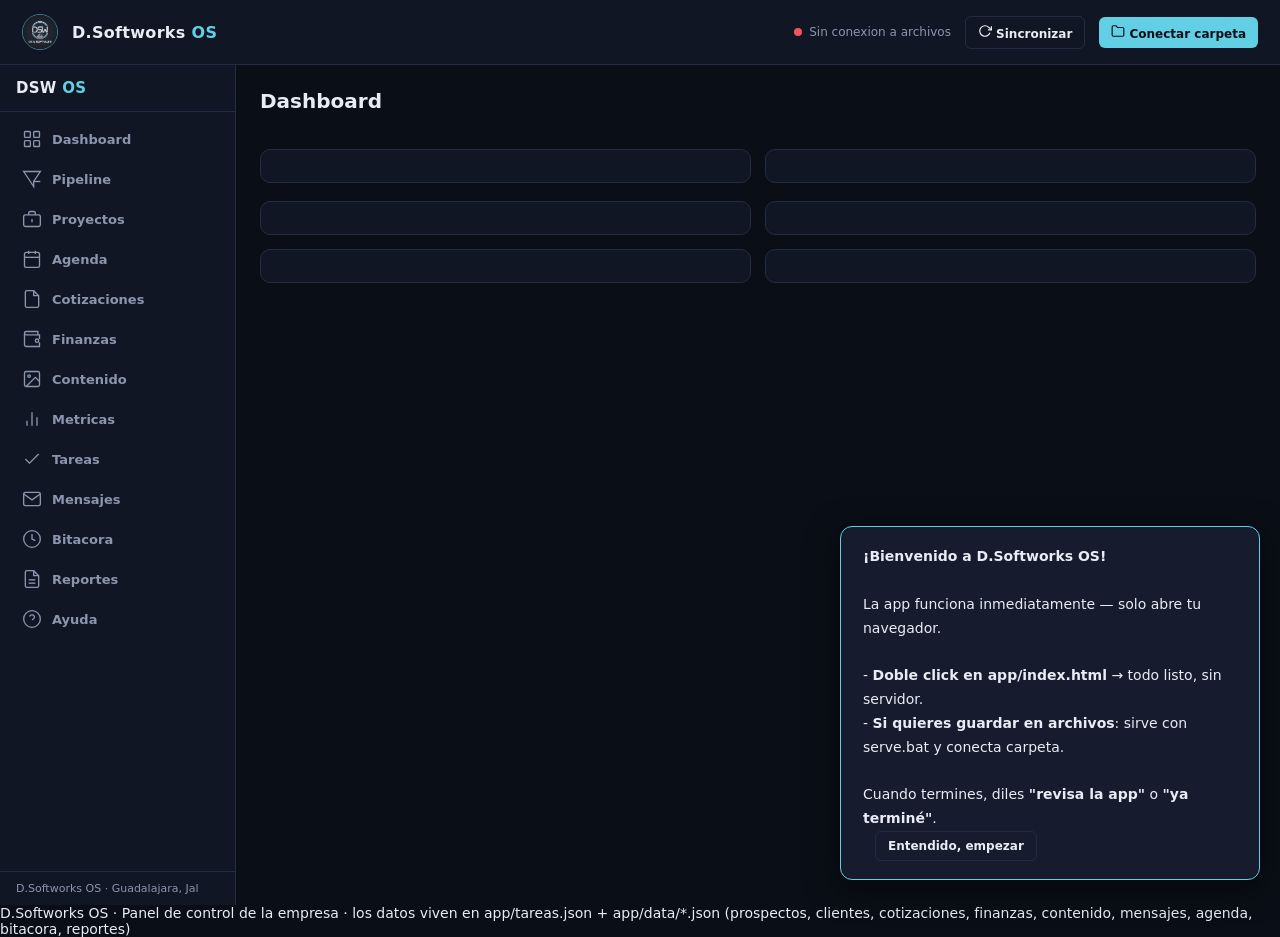
==== commit c728a9b8: "feat: Rediseño DSW OS v2 — 13 módulos con motor de reglas, bitácora, reportes, cotización documento " ====
--- a/app/index.html
+++ b/app/index.html
@@ -3,425 +3,181 @@
 <head>
 <meta charset="UTF-8">
 <meta name="viewport" content="width=device-width, initial-scale=1">
-<title>D.Softworks OS — Panel de operación</title>
+<title>D.Softworks OS — Panel de operacion</title>
 <link rel="icon" href="data:image/svg+xml,%3Csvg xmlns='http://www.w3.org/2000/svg' viewBox='0 0 64 64'%3E%3Ccircle cx='32' cy='32' r='27' fill='%230d121c' stroke='%2363cfe4' stroke-width='4'/%3E%3Ctext x='32' y='39' text-anchor='middle' font-family='Arial' font-size='17' font-weight='700' fill='%23eef3fa'%3EDSW%3C/text%3E%3C/svg%3E">
-<style>
-:root{
-  color-scheme:dark;
-  --bg:#0d121c;--panel:#141b2a;--panel2:#1b2436;--line:#2c3a54;--txt:#eef3fa;--muted:#93a3bd;
-  --accent:#63cfe4;--accent2:#a8e4f0;--btn:#63cfe4;--btn-ink:#0b1017;--btn-danger:#c0392b;--btn-ok:#1d7a44;--ok:#2ecc71;--warn:#f39c12;--danger:#e74c3c;
-  --radius:10px;
-}
-*{box-sizing:border-box;margin:0;padding:0;scrollbar-width:thin;scrollbar-color:var(--line) var(--bg)}
-::-webkit-scrollbar{width:10px;height:10px}
-::-webkit-scrollbar-thumb{background:var(--line);border-radius:6px}
-::-webkit-scrollbar-track{background:var(--bg)}
-::selection{background:rgba(99,207,228,.35)}
-html{color-scheme:dark}
-body{background:var(--bg);color:var(--txt);font-family:system-ui,-apple-system,"Segoe UI",Roboto,sans-serif;font-size:14px;min-height:100vh;caret-color:var(--accent)}
-button{font-family:inherit;cursor:pointer}
-input,select,textarea{font-family:inherit;font-size:14px;background:var(--bg);color:var(--txt);border:1px solid var(--line);border-radius:8px;padding:9px 11px;width:100%}
-input:focus,select:focus,textarea:focus{border-color:var(--accent)}
-:focus-visible{outline:2px solid var(--accent2);outline-offset:2px}
-textarea{resize:vertical;min-height:80px}
-
-header{display:flex;align-items:center;gap:14px;padding:14px 22px;background:var(--panel);border-bottom:1px solid var(--line);position:sticky;top:0;z-index:50}
-header img{height:36px;width:36px;object-fit:cover;border-radius:50%;border:1px solid rgba(99,207,228,.55)}
-.brand{font-weight:700;font-size:16px;letter-spacing:.3px}
-.brand span{color:var(--accent)}
-.spacer{flex:1}
-.status{font-size:12px;color:var(--muted);display:flex;align-items:center;gap:7px}
-.dot{width:8px;height:8px;border-radius:50%;background:var(--danger);display:inline-block}
-.dot.on{background:var(--accent);position:relative}
-.dot.on::after{content:'';position:absolute;inset:-3px;border-radius:50%;border:1.5px solid var(--accent);animation:live 2.2s ease-out infinite}
-.dot.local{background:var(--warn)}
-@keyframes live{0%{transform:scale(.6);opacity:.9}70%{opacity:.15}100%{transform:scale(2);opacity:0}}
-@media(prefers-reduced-motion:reduce){.dot.on::after{animation:none;display:none}.progress i,.toast{transition:none}}
-
-.btn{background:var(--btn);border:none;color:var(--btn-ink);padding:9px 16px;border-radius:8px;font-weight:700;font-size:13px}
-.btn:hover{filter:brightness(1.1)}
-.btn.ghost{background:transparent;border:1px solid var(--line);color:var(--txt)}
-.btn.small{padding:7px 12px;font-size:12px;border-radius:6px}
-.btn.danger{background:var(--btn-danger)}
-.btn.ok{background:var(--btn-ok)}
-
-nav{display:flex;gap:4px;padding:10px 22px 0;background:var(--panel);border-bottom:1px solid var(--line);flex-wrap:wrap}
-nav button{background:none;border:none;color:var(--muted);padding:10px 16px;font-size:14px;font-weight:600;border-bottom:2px solid transparent;border-radius:0}
-nav button.active{color:var(--txt);border-bottom-color:var(--accent)}
-nav button:hover{color:var(--txt)}
-.badge{display:inline-block;min-width:18px;padding:1px 5px;border-radius:99px;background:var(--btn-danger);color:#fff;font-size:12px;font-weight:800;text-align:center;margin-left:5px;vertical-align:top;line-height:1.3}
-
-main{padding:22px;max-width:1100px;margin:0 auto}
-.tab{display:none}
-.tab.active{display:block}
-h2{font-size:18px;margin-bottom:14px}
-h3{font-size:14px;color:var(--muted);text-transform:uppercase;letter-spacing:.6px;margin:18px 0 8px}
-
-.grid{display:grid;gap:14px}
-.grid.two{grid-template-columns:1fr 1fr}
-@media(max-width:800px){.grid.two{grid-template-columns:1fr}}
-
-.card{background:var(--panel);border:1px solid var(--line);border-radius:var(--radius);padding:16px}
-.progress{height:10px;background:var(--bg);border-radius:6px;overflow:hidden;margin:10px 0}
-.progress i{display:block;height:100%;width:100%;background:var(--accent);border-radius:6px;transform:scaleX(0);transform-origin:left;transition:transform .3s ease-out}
-
-.chip{display:inline-block;padding:2px 9px;border-radius:99px;font-size:12px;font-weight:700}
-.chip.nuevo{background:#2a3245;color:#aab3c5}
-.chip.contactado{background:#1a3a6b;color:#6ea8ff}
-.chip.respondio{background:#0d4f5c;color:#5ce0e0}
-.chip.reunion{background:#3d2a6b;color:#b79bff}
-.chip.cotizado{background:#5c3d0d;color:#ffc46b}
-.chip.cerrado{background:#14471f;color:#6fe08a}
-.chip.sinrep{background:#5c1a1a;color:#ff8a8a}
-.cat{font-size:12px;font-weight:700;padding:2px 8px;border-radius:6px;background:var(--panel2);color:var(--muted)}
-
-.task{display:flex;gap:12px;align-items:flex-start;padding:12px 14px;background:var(--panel2);border:1px solid var(--line);border-radius:var(--radius);margin-bottom:8px}
-.task.done{opacity:.5}
-.task input[type=checkbox]{width:18px;height:18px;accent-color:var(--accent);margin-top:2px;flex-shrink:0}
-.task .body{flex:1;min-width:0}
-.task .title{font-weight:600}
-.task.done .title{text-decoration:line-through}
-.task .detail{color:var(--muted);font-size:13px;margin-top:4px;white-space:pre-wrap}
-.task .meta{display:flex;gap:8px;align-items:center;margin-top:7px;flex-wrap:wrap}
-.due{font-size:12px;font-weight:700;padding:2px 8px;border-radius:6px;background:#5c3d0d;color:#ffc46b}
-.due.over{background:#5c1a1a;color:#ff8a8a}
-.due.ok{background:#14471f;color:#6fe08a}
-
-.form-row{display:grid;grid-template-columns:1fr 1fr;gap:10px;margin-bottom:10px}
-.form-row.one{grid-template-columns:1fr}
-label{display:block;font-size:12px;color:var(--muted);margin-bottom:4px;font-weight:600}
-
-.p-list{display:flex;flex-direction:column;gap:8px}
-.p-item{display:flex;gap:12px;align-items:center;background:var(--panel2);border:1px solid var(--line);border-radius:var(--radius);padding:12px 14px;flex-wrap:wrap}
-.p-item .info{flex:1;min-width:180px}
-.p-item .neg{font-weight:700}
-.p-item .sub{color:var(--muted);font-size:12px;margin-top:2px}
-.p-item select{width:auto;min-width:130px;padding:6px 8px}
-
-.msg{background:var(--panel2);border:1px solid var(--line);border-radius:var(--radius);padding:14px;margin-bottom:10px}
-.msg.new{border-color:var(--accent2)}
-.msg .head{display:flex;justify-content:space-between;gap:10px;font-size:12px;color:var(--muted);margin-bottom:6px}
-.msg .txt{white-space:pre-wrap}
-.msg .resp{margin-top:10px;padding:10px 12px;background:#0f2733;border:1px solid #1f5f72;border-radius:6px;color:#c9edf6;white-space:pre-wrap}
-.st{font-weight:700;font-size:12px;padding:2px 8px;border-radius:6px}
-.st.pend{background:#5c3d0d;color:#ffc46b}
-.st.listo{background:#14471f;color:#6fe08a}
-
-.stat{background:var(--panel);border:1px solid var(--line);border-radius:var(--radius);padding:16px;text-align:center}
-.stat b{display:block;font-size:30px;color:var(--accent);font-variant-numeric:tabular-nums}
-.stat span{font-size:12px;color:var(--muted)}
-.stat .goal{font-size:12px;color:var(--muted);margin-top:4px}
-
-.routine{background:var(--panel2);border:1px solid var(--line);border-radius:var(--radius);padding:14px;margin-bottom:8px}
-.routine h4{font-size:13px;margin-bottom:8px;color:var(--accent)}
-.routine label{display:flex;gap:9px;align-items:center;color:var(--txt);font-weight:500;margin-bottom:6px;cursor:pointer}
-.routine input{width:16px;height:16px;accent-color:var(--accent)}
-
-.help{background:#0f2733;border:1px solid #1f5f72;border-radius:var(--radius);padding:14px 16px;margin-bottom:16px;font-size:13px;line-height:1.6;color:#c9edf6}
-.help ol{margin-left:18px}
-.hidden{display:none!important}
-footer{padding:20px;text-align:center;color:var(--muted);font-size:12px;border-top:1px solid var(--line);margin-top:30px}
-.toast{position:fixed;bottom:24px;right:24px;background:var(--panel2);border:1px solid var(--accent);color:var(--txt);padding:12px 18px;border-radius:8px;font-size:13px;opacity:0;transform:translateY(8px);transition:.25s;pointer-events:none;z-index:100;display:flex;gap:12px;align-items:center;max-width:min(420px,calc(100vw - 48px))}
-.toast.show{opacity:1;transform:translateY(0);pointer-events:auto}
-.toast.err{border-color:var(--danger)}
-.toast .btn{padding:5px 10px;font-size:12px}
-</style>
+<link rel="stylesheet" href="styles.css">
 </head>
 <body>
 
-<header>
+<svg xmlns="http://www.w3.org/2000/svg" style="display:none">
+<symbol id="i-dash" viewBox="0 0 24 24" fill="none" stroke="currentColor" stroke-width="1.6"><rect x="3" y="3" width="7" height="7" rx="1"/><rect x="14" y="3" width="7" height="7" rx="1"/><rect x="3" y="14" width="7" height="7" rx="1"/><rect x="14" y="14" width="7" height="7" rx="1"/></symbol>
+<symbol id="i-funnel" viewBox="0 0 24 24" fill="none" stroke="currentColor" stroke-width="1.6"><polygon points="22,3 2,3 10,15 14,21 14,15 22,3"/><line x1="14" y1="15" x2="22" y2="15"/></symbol>
+<symbol id="i-briefcase" viewBox="0 0 24 24" fill="none" stroke="currentColor" stroke-width="1.6"><rect x="2" y="7" width="20" height="14" rx="2"/><path d="M16 7V5a2 2 0 00-2-2h-4a2 2 0 00-2 2v2"/><line x1="12" y1="12" x2="12" y2="16"/></symbol>
+<symbol id="i-calendar" viewBox="0 0 24 24" fill="none" stroke="currentColor" stroke-width="1.6"><rect x="3" y="4" width="18" height="18" rx="2"/><line x1="16" y1="2" x2="16" y2="6"/><line x1="8" y1="2" x2="8" y2="6"/><line x1="3" y1="10" x2="21" y2="10"/></symbol>
+<symbol id="i-file" viewBox="0 0 24 24" fill="none" stroke="currentColor" stroke-width="1.6"><path d="M14 2H6a2 2 0 00-2 2v16a2 2 0 002 2h12a2 2 0 002-2V8z"/><polyline points="14 2 14 8 20 8"/></symbol>
+<symbol id="i-wallet" viewBox="0 0 24 24" fill="none" stroke="currentColor" stroke-width="1.6"><path d="M21 12V7H5a2 2 0 010-4h14v4"/><path d="M3 5v14a2 2 0 002 2h16v-5"/><path d="M18 12a2 2 0 100 4 2 2 0 000-4z"/></symbol>
+<symbol id="i-image" viewBox="0 0 24 24" fill="none" stroke="currentColor" stroke-width="1.6"><rect x="3" y="3" width="18" height="18" rx="2"/><circle cx="8.5" cy="8.5" r="1.5"/><polyline points="21 15 16 10 5 21"/></symbol>
+<symbol id="i-chart" viewBox="0 0 24 24" fill="none" stroke="currentColor" stroke-width="1.6"><line x1="18" y1="20" x2="18" y2="10"/><line x1="12" y1="20" x2="12" y2="4"/><line x1="6" y1="20" x2="6" y2="14"/></symbol>
+<symbol id="i-check" viewBox="0 0 24 24" fill="none" stroke="currentColor" stroke-width="1.6"><polyline points="20 6 9 17 4 12"/></symbol>
+<symbol id="i-mail" viewBox="0 0 24 24" fill="none" stroke="currentColor" stroke-width="1.6"><path d="M4 4h16c1.1 0 2 .9 2 2v12c0 1.1-.9 2-2 2H4c-1.1 0-2-.9-2-2V6c0-1.1.9-2 2-2z"/><polyline points="22,6 12,13 2,6"/></symbol>
+<symbol id="i-timeline" viewBox="0 0 24 24" fill="none" stroke="currentColor" stroke-width="1.6"><circle cx="12" cy="12" r="10"/><polyline points="12 6 12 12 16 14"/></symbol>
+<symbol id="i-report" viewBox="0 0 24 24" fill="none" stroke="currentColor" stroke-width="1.6"><path d="M14 2H6a2 2 0 00-2 2v16a2 2 0 002 2h12a2 2 0 002-2V8z"/><polyline points="14 2 14 8 20 8"/><line x1="16" y1="13" x2="8" y2="13"/><line x1="16" y1="17" x2="8" y2="17"/></symbol>
+<symbol id="i-help" viewBox="0 0 24 24" fill="none" stroke="currentColor" stroke-width="1.6"><circle cx="12" cy="12" r="10"/><path d="M9.09 9a3 3 0 015.83 1c0 2-3 3-3 3"/><line x1="12" y1="17" x2="12.01" y2="17"/></symbol>
+<symbol id="i-sync" viewBox="0 0 24 24" fill="none" stroke="currentColor" stroke-width="1.6"><polyline points="23 4 23 10 17 10"/><path d="M20.49 15a9 9 0 11-2.12-9.36L23 10"/></symbol>
+<symbol id="i-folder" viewBox="0 0 24 24" fill="none" stroke="currentColor" stroke-width="1.6"><path d="M22 19a2 2 0 01-2 2H4a2 2 0 01-2-2V5a2 2 0 012-2h5l2 3h9a2 2 0 012 2z"/></symbol>
+<symbol id="i-plus" viewBox="0 0 24 24" fill="none" stroke="currentColor" stroke-width="1.6"><line x1="12" y1="5" x2="12" y2="19"/><line x1="5" y1="12" x2="19" y2="12"/></symbol>
+<symbol id="i-edit" viewBox="0 0 24 24" fill="none" stroke="currentColor" stroke-width="1.6"><path d="M11 4H4a2 2 0 00-2 2v14a2 2 0 002 2h14a2 2 0 002-2v-7"/><path d="M18.5 2.5a2.121 2.121 0 013 3L12 15l-4 1 1-4 9.5-9.5z"/></symbol>
+<symbol id="i-trash" viewBox="0 0 24 24" fill="none" stroke="currentColor" stroke-width="1.6"><polyline points="3 6 5 6 21 6"/><path d="M19 6v14a2 2 0 01-2 2H7a2 2 0 01-2-2V6m3 0V4a2 2 0 012-2h4a2 2 0 012 2v2"/></symbol>
+<symbol id="i-grip" viewBox="0 0 24 24" fill="none" stroke="currentColor" stroke-width="1.6"><circle cx="9" cy="5" r="1"/><circle cx="9" cy="12" r="1"/><circle cx="9" cy="19" r="1"/><circle cx="15" cy="5" r="1"/><circle cx="15" cy="12" r="1"/><circle cx="15" cy="19" r="1"/></symbol>
+<symbol id="i-arrow-right" viewBox="0 0 24 24" fill="none" stroke="currentColor" stroke-width="1.6"><line x1="5" y1="12" x2="19" y2="12"/><polyline points="12 5 19 12 12 19"/></symbol>
+<symbol id="i-arrow-left" viewBox="0 0 24 24" fill="none" stroke="currentColor" stroke-width="1.6"><line x1="19" y1="12" x2="5" y2="12"/><polyline points="12 19 5 12 12 5"/></symbol>
+<symbol id="i-chevron-right" viewBox="0 0 24 24" fill="none" stroke="currentColor" stroke-width="1.6"><polyline points="9 18 15 12 9 6"/></symbol>
+<symbol id="i-menu" viewBox="0 0 24 24" fill="none" stroke="currentColor" stroke-width="1.6"><line x1="3" y1="6" x2="21" y2="6"/><line x1="3" y1="12" x2="21" y2="12"/><line x1="3" y1="18" x2="21" y2="18"/></symbol>
+<symbol id="i-x" viewBox="0 0 24 24" fill="none" stroke="currentColor" stroke-width="1.6"><line x1="18" y1="6" x2="6" y2="18"/><line x1="6" y1="6" x2="18" y2="18"/></symbol>
+<symbol id="i-print" viewBox="0 0 24 24" fill="none" stroke="currentColor" stroke-width="1.6"><polyline points="6 9 6 2 18 2 18 9"/><path d="M6 18H4a2 2 0 01-2-2v-5a2 2 0 012-2h16a2 2 0 012 2v5a2 2 0 01-2 2h-2"/><rect x="6" y="14" width="12" height="8"/></symbol>
+<symbol id="i-copy" viewBox="0 0 24 24" fill="none" stroke="currentColor" stroke-width="1.6"><rect x="9" y="9" width="13" height="13" rx="2"/><path d="M5 15H4a2 2 0 01-2-2V4a2 2 0 012-2h9a2 2 0 012 2v1"/></symbol>
+<symbol id="i-search" viewBox="0 0 24 24" fill="none" stroke="currentColor" stroke-width="1.6"><circle cx="11" cy="11" r="8"/><line x1="21" y1="21" x2="16.65" y2="16.65"/></symbol>
+<symbol id="i-flame" viewBox="0 0 24 24" fill="none" stroke="currentColor" stroke-width="1.6"><path d="M12 22c-4.97 0-9-3.58-9-8 0-3.77 2.79-6.87 5.5-8 .83 1.89.94 3.73.5 5.5-1.24-2.33-1.67-4.75-1-6.5.2-.4.4-.8.6-1.2.2.4.4.8.6 1.2.66 1.75.23 4.17-1 6.5 2.71 1.13 5.5 4.23 5.5 8 0 4.42-4.03 8-9 8z"/></symbol>
+<symbol id="i-star" viewBox="0 0 24 24" fill="none" stroke="currentColor" stroke-width="1.6"><polygon points="12 2 15.09 8.26 22 9.27 17 14.14 18.18 21.02 12 17.77 5.82 21.02 7 14.14 2 9.27 8.91 8.26 12 2"/></symbol>
+<symbol id="i-bolt" viewBox="0 0 24 24" fill="none" stroke="currentColor" stroke-width="1.6"><polygon points="13 2 3 14 12 14 11 22 21 10 12 10 13 2"/></symbol>
+<symbol id="i-trophy" viewBox="0 0 24 24" fill="none" stroke="currentColor" stroke-width="1.6"><path d="M6 9H4.5a2.5 2.5 0 010-5H6"/><path d="M18 9h1.5a2.5 2.5 0 000-5H18"/><path d="M4 22h16"/><path d="M10 14.66V17c4.33-.5 7.5-3.25 8-8.33"/><path d="M6 20l2-4 2 4"/><path d="M18 20l-2-4-2 4"/></symbol>
+<symbol id="i-check-circle" viewBox="0 0 24 24" fill="none" stroke="currentColor" stroke-width="1.6"><circle cx="12" cy="12" r="10"/><polyline points="9 12 11 14 15 10"/></symbol>
+<symbol id="i-alert" viewBox="0 0 24 24" fill="none" stroke="currentColor" stroke-width="1.6"><circle cx="12" cy="12" r="10"/><line x1="12" y1="8" x2="12" y2="12"/><line x1="12" y1="16" x2="12.01" y2="16"/></symbol>
+<symbol id="i-info" viewBox="0 0 24 24" fill="none" stroke="currentColor" stroke-width="1.6"><circle cx="12" cy="12" r="10"/><line x1="12" y1="16" x2="12.01" y2="16"/><line x1="12" y1="8" x2="12.01" y2="8"/></symbol>
+</svg>
+
+<div class="drawer-overlay" id="drawerOverlay"></div>
+<nav class="drawer-panel" id="drawerPanel">
+  <button class="close-drawer" id="closeDrawer" aria-label="Cerrar menu"><svg width="20" height="20" viewBox="0 0 24 24" fill="none" stroke="currentColor" stroke-width="2"><line x1="18" y1="6" x2="6" y2="18"/><line x1="6" y1="6" x2="18" y2="18"/></svg></button>
+  <div class="brand-section"><span class="brand">DSW <span>OS</span></span></div>
+  <nav id="drawerNav" role="tablist" aria-label="Secciones"></nav>
+</nav>
+
+<header class="app-header">
+  <button class="btn ghost small mobile-menu-btn" id="mobileMenuBtn" aria-label="Abrir menu"><svg width="20" height="20" viewBox="0 0 24 24" fill="none" stroke="currentColor" stroke-width="2"><line x1="3" y1="6" x2="21" y2="6"/><line x1="3" y1="12" x2="21" y2="12"/><line x1="3" y1="18" x2="21" y2="18"/></svg></button>
   <img src="../logo_DSW.jpg" alt="D.Softworks" onerror="this.style.display='none'">
   <div class="brand">D.Softworks <span>OS</span></div>
   <div class="spacer"></div>
-  <div class="status"><span class="dot" id="connDot"></span><span id="connTxt">Sin conexión a archivos</span></div>
-  <button class="btn ghost small" id="btnSync" title="Releer archivos del disco">⟳ Sincronizar</button>
-  <button class="btn small" id="btnConnect">📁 Conectar carpeta</button>
+  <div class="status"><span class="dot" id="connDot"></span><span id="connTxt">Sin conexion a archivos</span><span class="badge hidden" id="msgBadge">0</span></div>
+  <button class="btn ghost small" id="btnSync" title="Releer archivos del disco"><svg width="14" height="14" viewBox="0 0 24 24" fill="none" stroke="currentColor" stroke-width="2"><polyline points="23 4 23 10 17 10"/><path d="M20.49 15a9 9 0 11-2.12-9.36L23 10"/></svg> Sincronizar</button>
+  <button class="btn small" id="btnConnect"><svg width="14" height="14" viewBox="0 0 24 24" fill="none" stroke="currentColor" stroke-width="2"><path d="M22 19a2 2 0 01-2 2H4a2 2 0 01-2-2V5a2 2 0 012-2h5l2 3h9a2 2 0 012 2z"/></svg> Conectar carpeta</button>
 </header>
 
-<nav role="tablist" aria-label="Secciones del panel">
-  <button class="active" role="tab" id="tb-hoy" aria-controls="tab-hoy" aria-selected="true" data-tab="hoy">📋 Hoy</button>
-  <button role="tab" id="tb-prospectos" aria-controls="tab-prospectos" aria-selected="false" data-tab="prospectos">🎯 Prospectos</button>
-  <button role="tab" id="tb-clientes" aria-controls="tab-clientes" aria-selected="false" data-tab="clientes">💼 Clientes</button>
-  <button role="tab" id="tb-cotizaciones" aria-controls="tab-cotizaciones" aria-selected="false" data-tab="cotizaciones">📄 Cotizaciones</button>
-  <button role="tab" id="tb-finanzas" aria-controls="tab-finanzas" aria-selected="false" data-tab="finanzas">💰 Finanzas</button>
-  <button role="tab" id="tb-contenido" aria-controls="tab-contenido" aria-selected="false" data-tab="contenido">📅 Contenido</button>
-  <button role="tab" id="tb-mensajes" aria-controls="tab-mensajes" aria-selected="false" data-tab="mensajes">🧠 Mensajes<span class="badge hidden" id="msgBadge" aria-label="respuestas nuevas del cerebro">0</span></button>
-  <button role="tab" id="tb-metricas" aria-controls="tab-metricas" aria-selected="false" data-tab="metricas">📊 Métricas</button>
-  <button role="tab" id="tb-ayuda" aria-controls="tab-ayuda" aria-selected="false" data-tab="ayuda">❓ Ayuda</button>
-</nav>
-
-<main>
-
-<section class="tab active" id="tab-hoy" role="tabpanel" aria-labelledby="tb-hoy" tabindex="0">
-  <div class="help hidden" id="onboard">
-    <b>Primera vez:</b>
-    <ol>
-      <li>Da clic en <b>📁 Conectar carpeta</b> y selecciona la carpeta <code>app/</code> de este repo.</li>
-      <li>Con eso, todo lo que marques aquí se guarda en los archivos JSON que el cerebro (la IA) lee.</li>
-      <li>Cuando termines algo, marca la tarea y agrega un mensaje en <b>🧠 Mensajes</b> si necesitas que yo prepare el siguiente paso.</li>
-    </ol>
-    <button class="btn small" id="dismissOnboard" style="margin-top:8px">Entendido</button>
-  </div>
-
-  <h2>Progreso de tareas</h2>
-  <div class="card">
-    <div style="display:flex;justify-content:space-between;font-size:13px">
-      <span id="progTxt">0 de 0 completadas</span>
-      <span style="color:var(--muted)" id="progPct">0%</span>
-    </div>
-    <div class="progress"><i id="progBar"></i></div>
-    <div style="display:flex;gap:8px;flex-wrap:wrap">
-      <span class="cat" id="countToday">Vencen hoy: 0</span>
-      <span class="cat" id="countOver">Vencidas: 0</span>
-      <span class="cat" id="countPend">Pendientes: 0</span>
-    </div>
-  </div>
-
-  <h3>Rutina diaria (30-45 min)</h3>
+<div class="app-layout">
+<aside class="app-sidebar" id="appSidebar">
+  <div class="brand-section"><span class="brand">DSW <span>OS</span></span></div>
+  <nav id="sidebarNav" role="tablist" aria-label="Secciones"></nav>
+  <div class="sidebar-footer">D.Softworks OS · Guadalajara, Jal</div>
+</aside>
+
+<main class="app-main">
+
+<!-- ============ DASHBOARD ============ -->
+<section class="tab-panel active" id="tab-dashboard" role="tabpanel" aria-labelledby="tb-dashboard" tabindex="0">
+  <h2>Dashboard</h2>
+  <div class="kpi-grid" id="dashKPIs"></div>
+  <div class="grid two" style="margin-bottom:18px">
+    <div class="card" id="dashPriorities"></div>
+    <div class="card" id="dashEmbudo"></div>
+  </div>
   <div class="grid two">
-    <div class="routine">
-      <h4>☀️ Mañana (15 min)</h4>
-      <label><input type="checkbox" data-rut="m1"> Revisar mensajes respondidos</label>
-      <label><input type="checkbox" data-rut="m2"> Enviar 5 mensajes nuevos</label>
-      <label><input type="checkbox" data-rut="m3"> Seguimiento a prospectos pendientes</label>
-    </div>
-    <div class="routine">
-      <h4>🌤️ Medio día (5 min)</h4>
-      <label><input type="checkbox" data-rut="d1"> Revisar respuestas en Facebook/Instagram</label>
-      <label><input type="checkbox" data-rut="d2"> Responder comentarios</label>
-    </div>
-    <div class="routine">
-      <h4>🌙 Noche (10 min)</h4>
-      <label><input type="checkbox" data-rut="n1"> Actualizar hoja de prospectos</label>
-      <label><input type="checkbox" data-rut="n2"> Preparar mensajes para mañana</label>
-      <label><input type="checkbox" data-rut="n3"> Buscar 5 negocios nuevos</label>
-    </div>
-    <div class="routine">
-      <h4>📅 Semana</h4>
-      <label><input type="checkbox" data-rut="s1"> Viernes: llenar métricas semanales</label>
-      <label><input type="checkbox" data-rut="s2"> Dom/Lun: reunión de socios 30 min</label>
-      <label><input type="checkbox" data-rut="s3"> Revisar meta: 50 contactos</label>
-    </div>
-  </div>
-
-  <h3>Tareas del cerebro <span class="cat">tareas.json</span></h3>
-  <div id="taskList"></div>
-
-  <div class="card" style="margin-top:14px">
-    <div class="form-row one">
-      <div><label for="newTask" id="taskLbl">Tarea nueva (para ti)</label><input id="newTask" placeholder="Ej: Enviar seguimiento a Barbería López"></div>
-    </div>
-    <div class="form-row">
-      <div><label for="newTaskDue">Vence</label><input type="date" id="newTaskDue"></div>
-      <div style="display:flex;align-items:flex-end;gap:8px">
-        <button class="btn" id="addTask">+ Agregar tarea</button>
-        <button class="btn ghost hidden" id="cancelTaskEdit">Cancelar</button>
-      </div>
-    </div>
-  </div>
-</section>
-
-<section class="tab" id="tab-prospectos" role="tabpanel" aria-labelledby="tb-prospectos" tabindex="0">
-  <h2>Prospectos <span class="cat">data/prospectos.json</span></h2>
-
-  <div class="card" style="margin-bottom:16px">
-    <div class="form-row">
-      <div><label for="pNombre" id="pNombreLbl">Nombre *</label><input id="pNombre" placeholder="Juan Pérez"></div>
-      <div><label for="pNegocio" id="pNegocioLbl">Negocio *</label><input id="pNegocio" placeholder="Barbería El Corte"></div>
-    </div>
-    <div class="form-row">
-      <div><label for="pTel">Teléfono / WhatsApp</label><input id="pTel" placeholder="33 1234 5678"></div>
-      <div><label for="pFuente">Fuente</label>
-        <select id="pFuente">
-          <option>Facebook</option><option>Instagram</option><option>Google Maps</option><option>Contacto personal</option><option>Presencial</option><option>Otro</option>
-        </select>
-      </div>
-    </div>
-    <div class="form-row one">
-      <div><label for="pNotas">Notas</label><input id="pNotas" placeholder="Sin web, activo en FB, mejor horario: tarde"></div>
-    </div>
-    <div style="display:flex;gap:8px;flex-wrap:wrap">
-      <button class="btn" id="addProspect">+ Agregar prospecto</button>
-      <button class="btn ghost hidden" id="cancelPEdit">Cancelar edición</button>
-    </div>
-  </div>
-
+    <div class="card" id="dashEngine"></div>
+    <div class="card" id="dashAgenda"></div>
+  </div>
+  <div class="grid two" style="margin-top:14px">
+    <div class="card" id="dashMovimientos"></div>
+    <div class="card" id="dashSistema"></div>
+  </div>
+</section>
+
+<!-- ============ PIPELINE ============ -->
+<section class="tab-panel" id="tab-pipeline" role="tabpanel" aria-labelledby="tb-pipeline" tabindex="0">
+  <h2>Pipeline <span class="cat" id="pipeSub"></span></h2>
+  <div class="grid three" style="margin-bottom:14px" id="pipeKPIs"></div>
+  <div class="card" style="margin-bottom:16px" id="prospectFormCard"></div>
   <div style="display:flex;gap:10px;margin-bottom:12px;flex-wrap:wrap;align-items:center">
-    <select id="filterEstado" style="width:auto" aria-label="Filtrar prospectos por estado">
-      <option value="">Todos los estados</option>
-      <option>Nuevo</option><option>Contactado</option><option>Respondió</option><option>Reunión</option><option>Cotizado</option><option>Cerrado</option><option>Sin respuesta</option>
-    </select>
-    <button class="btn ghost small" id="copyTsv">📋 Copiar para Google Sheets</button>
+    <select id="filterEstado" style="width:auto" aria-label="Filtrar por estado"><option value="">Todos los estados</option><option>Nuevo</option><option>Contactado</option><option>Respondió</option><option>Reunión</option><option>Cotizado</option><option>Cerrado</option><option>Sin respuesta</option></select>
+    <select id="pipeFilterFuente" style="width:auto" aria-label="Filtrar por fuente"><option value="">Todas las fuentes</option></select>
+    <button class="btn ghost small" id="copyTsv">Copiar TSV</button>
     <span style="flex:1"></span>
-    <span class="cat" id="pCount"></span>
-  </div>
-
-  <div class="p-list" id="pList"></div>
-</section>
-
-<section class="tab" id="tab-clientes" role="tabpanel" aria-labelledby="tb-clientes" tabindex="0">
-  <h2>Clientes y proyectos <span class="cat">data/clientes.json</span></h2>
-  <p style="color:var(--muted);margin-bottom:14px;font-size:13px">Cuando un prospecto quede en <b style="color:var(--txt)">Cerrado</b>, pásalo aquí 💼 y controla anticipo, saldo y entrega. Regla: nada se entrega sin cobrar el saldo.</p>
-
-  <div class="card" style="margin-bottom:16px">
-    <div class="form-row">
-      <div><label for="cCliente" id="cClienteLbl">Cliente *</label><input id="cCliente" placeholder="María López"></div>
-      <div><label for="cNegocio" id="cNegocioLbl">Negocio *</label><input id="cNegocio" placeholder="Café El Grano"></div>
-    </div>
-    <div class="form-row">
-      <div><label for="cServicio">Servicio</label>
-        <select id="cServicio">
-          <option>Página web básica</option><option>Landing page</option><option>Catálogo digital</option><option>Paquete web + catálogo</option><option>Paquete completo</option><option>Tienda en línea</option><option>Sistema a medida</option><option>App móvil</option><option>Configuración de redes</option><option>Mantenimiento</option><option>Consultoría</option>
-        </select>
-      </div>
-      <div><label for="cPrecio">Precio total (MXN)</label><input type="number" id="cPrecio" placeholder="1500" min="0"></div>
-    </div>
-    <div class="form-row">
-      <div><label for="cAnticipo">Anticipo recibido (MXN)</label><input type="number" id="cAnticipo" placeholder="750" min="0"></div>
-      <div><label for="cEstado">Estado del proyecto</label>
-        <select id="cEstado"><option>En desarrollo</option><option>En revisión</option><option>Esperando pago</option><option>Entregado</option></select>
-      </div>
-    </div>
-    <div class="form-row">
-      <div><label for="cInicio">Fecha de inicio</label><input type="date" id="cInicio"></div>
-      <div><label for="cEntrega">Fecha de entrega</label><input type="date" id="cEntrega"></div>
-    </div>
-    <div style="display:flex;gap:8px;flex-wrap:wrap">
-      <button class="btn" id="addCliente">+ Agregar cliente</button>
-      <button class="btn ghost hidden" id="cancelCEdit">Cancelar edición</button>
-    </div>
-  </div>
-
-  <div style="display:flex;gap:10px;margin-bottom:12px;flex-wrap:wrap;align-items:center">
-    <span class="cat" id="cCount"></span>
-    <span class="cat" id="cIngresos"></span>
-    <span class="cat" id="cPendCobro"></span>
-  </div>
-
-  <div class="p-list" id="cList"></div>
-</section>
-
-<section class="tab" id="tab-cotizaciones" role="tabpanel" aria-labelledby="tb-cotizaciones" tabindex="0">
-  <h2>Cotizaciones <span class="cat">data/cotizaciones.json</span></h2>
-  <p style="color:var(--muted);margin-bottom:14px;font-size:13px">Toda cotización: válida 15 días, anticipo 50%, transferencia o efectivo. Si no está aquí, no se envió.</p>
-
-  <div class="card" style="margin-bottom:16px">
-    <div class="form-row">
-      <div><label for="qProspecto" id="qProspectoLbl">Prospecto / cliente *</label><input id="qProspecto" placeholder="Barbería El Corte"></div>
-      <div><label for="qServicio">Servicio</label><input id="qServicio" placeholder="Landing page + WhatsApp"></div>
-    </div>
-    <div class="form-row">
-      <div><label for="qPrecio">Precio (MXN)</label><input type="number" id="qPrecio" placeholder="1500" min="0"></div>
-      <div><label for="qFecha">Fecha de envío</label><input type="date" id="qFecha"></div>
-    </div>
-    <div class="form-row">
-      <div><label for="qRespuesta">Respuesta</label>
-        <select id="qRespuesta"><option>Pendiente</option><option>Aceptada</option><option>Rechazada</option><option>Sin respuesta</option></select>
-      </div>
-      <div><label for="qSeg">Seguimiento (fecha)</label><input type="date" id="qSeg"></div>
-    </div>
-    <div style="display:flex;gap:8px;flex-wrap:wrap">
-      <button class="btn" id="addCot">+ Registrar cotización</button>
-      <button class="btn ghost hidden" id="cancelQEdit">Cancelar edición</button>
-    </div>
-  </div>
-
+  </div>
+  <div class="kanban" id="kanban"></div>
+</section>
+
+<!-- ============ PROYECTOS ============ -->
+<section class="tab-panel" id="tab-proyectos" role="tabpanel" aria-labelledby="tb-proyectos" tabindex="0">
+  <h2>Proyectos <span class="cat" id="proySub"></span></h2>
+  <div class="grid two" style="margin-bottom:14px" id="proyKPIs"></div>
+  <div class="card" style="margin-bottom:16px" id="proyFormCard"></div>
+  <div class="p-list" id="proyList"></div>
+</section>
+
+<!-- ============ AGENDA ============ -->
+<section class="tab-panel" id="tab-agenda" role="tabpanel" aria-labelledby="tb-agenda" tabindex="0">
+  <h2>Agenda <span class="cat">Reuniones</span></h2>
+  <div class="card" style="margin-bottom:16px" id="agendaFormCard"></div>
+  <div id="agendaList"></div>
+</section>
+
+<!-- ============ COTIZACIONES ============ -->
+<section class="tab-panel" id="tab-cotizaciones" role="tabpanel" aria-labelledby="tb-cotizaciones" tabindex="0">
+  <h2>Cotizaciones <span class="cat">Cotizaciones</span></h2>
+  <p style="color:var(--muted);margin-bottom:14px;font-size:13px">Toda cotizacion: valida 15 dias, anticipo 50%, transferencia o efectivo. Si no esta aqui, no se envio.</p>
   <div class="grid" style="grid-template-columns:repeat(auto-fit,minmax(160px,1fr));margin-bottom:14px">
     <div class="stat"><b id="qTotal">0</b><span>Enviadas</span></div>
-    <div class="stat"><b id="qAcept">0</b><span>Aceptadas</span><div class="goal">meta: 30%</div></div>
+    <div class="stat"><b id="qAcept">0</b><span>Aceptadas</span></div>
     <div class="stat"><b id="qMonto">$0</b><span>Monto aceptado</span></div>
-    <div class="stat"><b id="qPend">0</b><span>Pendientes de seguimiento</span></div>
-  </div>
-
-  <div class="p-list" id="qList"></div>
-</section>
-
-<section class="tab" id="tab-finanzas" role="tabpanel" aria-labelledby="tb-finanzas" tabindex="0">
-  <h2>Finanzas <span class="cat">data/finanzas.json</span></h2>
-
+    <div class="stat"><b id="qPend">0</b><span>Pendientes</span></div>
+  </div>
+  <div class="card" style="margin-bottom:16px" id="cotFormCard"></div>
+  <div class="p-list" id="cotList"></div>
+</section>
+
+<!-- ============ FINANZAS ============ -->
+<section class="tab-panel" id="tab-finanzas" role="tabpanel" aria-labelledby="tb-finanzas" tabindex="0">
+  <h2>Finanzas <span class="cat">Finanzas</span></h2>
   <div class="grid" style="grid-template-columns:repeat(auto-fit,minmax(160px,1fr));margin-bottom:14px">
     <div class="stat"><b id="fIngresos">$0</b><span>Ingresos del mes</span></div>
     <div class="stat"><b id="fEgresos">$0</b><span>Egresos del mes</span></div>
     <div class="stat"><b id="fNeto">$0</b><span>Neto del mes</span></div>
     <div class="stat"><b id="fMeta">$0</b><span>Meta del mes</span></div>
   </div>
-
   <div class="card" style="margin-bottom:16px">
-    <div style="display:flex;justify-content:space-between;font-size:13px">
-      <span>Avance hacia la meta</span><span style="color:var(--muted)" id="fPct">0%</span>
-    </div>
+    <div style="display:flex;justify-content:space-between;font-size:13px"><span>Avance hacia la meta</span><span style="color:var(--muted)" id="fPct">0%</span></div>
     <div class="progress"><i id="fBar"></i></div>
     <div class="form-row" style="margin-bottom:0">
       <div><label for="fMetaInput">Editar meta mensual (MXN)</label><input type="number" id="fMetaInput" min="0" step="500"></div>
       <div style="display:flex;align-items:flex-end"><button class="btn ghost" id="saveMeta">Guardar meta</button></div>
     </div>
   </div>
-
-  <div class="card" style="margin-bottom:16px">
-    <div class="form-row">
-      <div><label for="fFecha">Fecha</label><input type="date" id="fFecha"></div>
-      <div><label for="fTipo">Tipo</label>
-        <select id="fTipo"><option value="ingreso">💰 Ingreso</option><option value="egreso">📤 Egreso</option></select>
-      </div>
-    </div>
-    <div class="form-row">
-      <div><label for="fConcepto">Concepto *</label><input id="fConcepto" placeholder="Anticipo web Café El Grano"></div>
-      <div><label for="fMonto">Monto (MXN) *</label><input type="number" id="fMonto" placeholder="750" min="0"></div>
-    </div>
-    <div class="form-row">
-      <div><label for="fCat">Categoría</label>
-        <select id="fCat"><option>Anticipo</option><option>Saldo final</option><option>Mantenimiento</option><option>Proyecto extra</option><option>Dominio/hosting</option><option>Herramientas</option><option>Otro</option></select>
-      </div>
-      <div style="display:flex;align-items:flex-end"><button class="btn" id="addMov">+ Registrar movimiento</button></div>
-    </div>
-  </div>
-
+  <div class="card" style="margin-bottom:16px" id="movFormCard"></div>
   <h3>Movimientos del mes</h3>
   <div class="p-list" id="fList"></div>
 </section>
 
-<section class="tab" id="tab-contenido" role="tabpanel" aria-labelledby="tb-contenido" tabindex="0">
-  <h2>Contenido <span class="cat">data/contenido.json</span></h2>
-  <div class="help" id="nextPost" style="margin-bottom:14px">Próxima publicación: —</div>
-
-  <div class="card" style="margin-bottom:16px">
-    <div class="form-row">
-      <div><label for="kTitulo" id="kTituloLbl">Título *</label><input id="kTitulo" placeholder="Portafolio — Café El Grano"></div>
-      <div><label for="kTipo">Tipo</label>
-        <select id="kTipo"><option>Portafolio</option><option>Educativo</option><option>Oferta</option><option>Detrás de escena</option></select>
-      </div>
-    </div>
-    <div class="form-row">
-      <div><label for="kFecha">Fecha de publicación</label><input type="date" id="kFecha"></div>
-      <div><label for="kEnlace">Enlace (cuando esté publicada)</label><input id="kEnlace" placeholder="https://facebook.com/..."></div>
-    </div>
-    <div class="form-row one">
-      <div><label for="kArchivo">Archivo / texto fuente</label><input id="kArchivo" placeholder="07-Marketing/Publicaciones/Portafolio-01-GMFire.md"></div>
-    </div>
-    <div style="display:flex;gap:8px;flex-wrap:wrap">
-      <button class="btn" id="addPost">+ Agregar publicación</button>
-      <button class="btn ghost hidden" id="cancelKEdit">Cancelar edición</button>
-    </div>
-  </div>
-
+<!-- ============ CONTENIDO ============ -->
+<section class="tab-panel" id="tab-contenido" role="tabpanel" aria-labelledby="tb-contenido" tabindex="0">
+  <h2>Contenido <span class="cat">Contenido</span></h2>
+  <div class="help" id="nextPost" style="margin-bottom:14px">Proxima publicacion: —</div>
+  <div class="card" style="margin-bottom:16px" id="contFormCard"></div>
   <div class="p-list" id="kList"></div>
 </section>
 
-<section class="tab" id="tab-mensajes" role="tabpanel" aria-labelledby="tb-mensajes" tabindex="0">
-  <h2>Mensajes al cerebro <span class="cat">data/mensajes.json</span></h2>
-  <p style="color:var(--muted);margin-bottom:14px;font-size:13px">Escribe lo que necesites de mí: preparar un mensaje para un prospecto, una cotización, decidir el siguiente paso, dudas, bloqueos. <b style="color:var(--txt)">El cerebro responde cuando le digas «revisa la app» o «ya terminé»</b> — las respuestas nuevas aparecen con el contador 🔴 en esta pestaña.</p>
-
+<!-- ============ MENSAJES ============ -->
+<section class="tab-panel" id="tab-mensajes" role="tabpanel" aria-labelledby="tb-mensajes" tabindex="0">
+  <h2>Mensajes al cerebro <span class="cat">Mensajes</span></h2>
+  <p style="color:var(--muted);margin-bottom:14px;font-size:13px">Escribe lo que necesites de mi: preparar un mensaje para un prospecto, una cotizacion, decidir el siguiente paso, dudas, bloqueos. <b style="color:var(--txt)">El cerebro responde cuando me dices «revisa la app» o «ya terminé»</b> — las respuestas nuevas aparecen con el contador en Mensajes.</p>
   <div class="card" style="margin-bottom:16px">
     <label for="mInput">Tu mensaje</label>
     <textarea id="mInput" placeholder="Ej: El prospecto Barbería El Corte quiere una página. Prepara el mensaje de contacto y la cotización."></textarea>
-    <div style="margin-top:10px"><button class="btn" id="sendMsg">📤 Enviar al cerebro</button></div>
-  </div>
-
+    <div style="margin-top:10px"><button class="btn" id="sendMsg">Enviar al cerebro</button></div>
+  </div>
   <div id="mList"></div>
 </section>
 
-<section class="tab" id="tab-metricas" role="tabpanel" aria-labelledby="tb-metricas" tabindex="0">
-  <h2>Métricas <span class="cat">calculado de prospectos.json</span></h2>
+<!-- ============ MÉTRICAS ============ -->
+<section class="tab-panel" id="tab-metricas" role="tabpanel" aria-labelledby="tb-metricas" tabindex="0">
+  <h2>Métricas <span class="cat">Calculado</span></h2>
   <div class="grid" style="grid-template-columns:repeat(auto-fit,minmax(160px,1fr))">
     <div class="stat"><b id="mWeek">0</b><span>Contactos esta semana</span><div class="goal">meta: 50</div></div>
     <div class="stat"><b id="mTotal">0</b><span>Prospectos totales</span></div>
@@ -432,811 +188,109 @@
     <div class="stat"><b id="mClientes">0</b><span>Clientes activos</span></div>
     <div class="stat"><b id="mMes">$0</b><span>Ingresos del mes</span><div class="goal" id="mMetaPct">meta: $10,000</div></div>
   </div>
-
   <h3>Por estado</h3>
   <div class="card" id="estadoBars"></div>
-
-  <h3>Canal de origen</h3>
+  <h3 style="margin-top:18px">Canal de origen</h3>
   <div class="card" id="fuenteBars"></div>
-
-  <div class="help" style="margin-top:18px;background:#1a1508;border-color:#5c4a0d;color:#ffd98a">
-    <b>Regla de oro:</b> si no está en la hoja, no existe. Copia los prospectos a Google Sheets con el botón 📋 y llena las métricas todos los viernes.
-  </div>
-</section>
-
-<section class="tab" id="tab-ayuda" role="tabpanel" aria-labelledby="tb-ayuda" tabindex="0">
-  <h2>Cómo funciona el circuito</h2>
-  <div class="card" style="line-height:1.9;font-size:14px">
-    <b style="color:var(--accent)">1. El cerebro (IA) escribe</b> → actualiza <code>app/tareas.json</code> con lo que debe hacer hoy.<br>
+  <h3 style="margin-top:18px">Ingresos por mes</h3>
+  <div class="card" id="sparklineCard"></div>
+  <div class="help" style="margin-top:18px;background:#1a1508;border-color:#5c4a0d;color:#ffd98a">Regla de oro: si no esta en la hoja, no existe. Copia los prospectos a Google Sheets con el botón Copiar TSV y llena las métricas todos los viernes.</div>
+</section>
+
+<!-- ============ TAREAS ============ -->
+<section class="tab-panel" id="tab-tareas" role="tabpanel" aria-labelledby="tb-tareas" tabindex="0">
+  <h2>Tareas <span class="cat">Tareas</span></h2>
+  <div class="card" style="margin-bottom:14px">
+    <div style="display:flex;justify-content:space-between;font-size:13px">
+      <span id="progTxt">0 de 0 completadas</span>
+      <span style="color:var(--muted)" id="progPct">0%</span>
+    </div>
+    <div class="progress"><i id="progBar"></i></div>
+    <div style="display:flex;gap:8px;flex-wrap:wrap;margin-top:8px">
+      <span class="cat" id="countToday">Vencen hoy: 0</span>
+      <span class="cat" id="countOver">Vencidas: 0</span>
+      <span class="cat" id="countPend">Pendientes: 0</span>
+    </div>
+  </div>
+  <div class="card" style="margin-bottom:14px">
+    <div class="form-row one">
+      <div><label for="newTask">Tarea nueva</label><input id="newTask" placeholder="Ej: Enviar seguimiento a Barbería López"></div>
+    </div>
+    <div class="form-row">
+      <div><label for="newTaskDue">Vence</label><input type="date" id="newTaskDue"></div>
+      <div style="display:flex;align-items:flex-end;gap:8px">
+        <button class="btn" id="addTask">+ Agregar tarea</button>
+        <button class="btn ghost hidden" id="cancelTaskEdit">Cancelar</button>
+      </div>
+    </div>
+  </div>
+  <div id="taskList"></div>
+</section>
+
+<!-- ============ BITÁCORA ============ -->
+<section class="tab-panel" id="tab-bitacora" role="tabpanel" aria-labelledby="tb-bitacora" tabindex="0">
+  <h2>Bitácora <span class="cat">Bitácora</span></h2>
+  <div style="display:flex;justify-content:space-between;font-size:13px;margin-bottom:14px">
+    <span id="bitCount">0 eventos</span>
+    <span style="color:var(--muted)" id="bitDesde"></span>
+  </div>
+  <div class="timeline" id="bitList"></div>
+</section>
+
+<!-- ============ REPORTES ============ -->
+<section class="tab-panel" id="tab-reportes" role="tabpanel" aria-labelledby="tb-reportes" tabindex="0">
+  <h2>Reportes <span class="cat">Reportes</span></h2>
+  <div style="display:flex;gap:10px;margin-bottom:14px;align-items:center;flex-wrap:wrap">
+    <button class="btn" id="genReporte">Generar reporte de la semana</button>
+    <label style="font-size:13px;color:var(--muted)">Semana:</label>
+    <select id="reporteWeek" style="width:auto"></select>
+  </div>
+  <div id="reporteActual"></div>
+  <h3 style="margin-top:18px">Historial</h3>
+  <div id="reportesList"></div>
+</section>
+
+<!-- ============ AYUDA ============ -->
+<section class="tab-panel" id="tab-ayuda" role="tabpanel" aria-labelledby="tb-ayuda" tabindex="0">
+  <h2>Ayuda</h2>
+  <div class="card" id="ayudaBody" style="line-height:1.9;font-size:14px">
+    <b style="color:var(--accent)">1. El cerebro (IA) escribe</b> → actualiza app/tareas.json con lo que debe hacer hoy.<br>
     <b style="color:var(--accent)">2. Tú ejecutas</b> → marcas tareas, agregas prospectos, escribes mensajes.<br>
-    <b style="color:var(--accent)">3. Guardas</b> → con la carpeta conectada, todo se guarda solo en los JSON.<br>
-    <b style="color:var(--accent)">4. El cerebro lee</b> → cuando le digas "revisa la app" o "ya terminé", leo los JSON y te doy el siguiente paso.<br><br>
-    <b>🎯 Prospectos → 💼 Clientes:</b> cuando un prospecto quede en «Cerrado», dale a 💼 y completa precio, anticipo y entrega.<br>
-    <b>📄 Cotizaciones:</b> registra cada cotización enviada; el viernes revisas tasa de aceptación (meta 30%).<br>
-    <b>💰 Finanzas:</b> cada anticipo y saldo va aquí; la barra te dice qué tan cerca estás de la meta del mes.<br>
-    <b>📅 Contenido:</b> 1 publicación cada 2 días — la pestaña te recuerda cuál sigue.<br><br>
-    <b>Sincronizar (⟳):</b> vuelve a leer los archivos por si el cerebro los actualizó desde fuera (nuevas tareas o respuestas).<br>
-    <b>Conectar carpeta:</b> selecciona <code>app/</code> una sola vez; el navegador recuerda el permiso.<br>
-    <b>Sin conexión a archivos:</b> la app funciona en modo local (navegador) pero el cerebro NO verá los cambios; conecta la carpeta para el circuito completo.<br><br>
-    <b>Metodologías incrustadas:</b> ritua diario 60 min y meta $10k/mes (MODO-MILLONARIO.md), pipeline Nuevo→Contactado→Respondió→Reunión→Cotizado→Cerrado, 50 contactos/semana, anticipo 50% obligatorio.
-  </div>
-</section>
-
+    <b style="color:var(--accent)">3. Guardas</b> → con la carpeta conectada, todo se guarda en los JSON.<br>
+    <b style="color:var(--accent)">4. El cerebro lee</b> → cuando me dices "revisa la app" o "ya terminé", leo los JSON y te doy el siguiente paso.<br><br>
+    <b>Tablero (Dashboard):</b> KPIs en vivo, embudo, reglas, proximas reuniones, ultimos movimientos.<br>
+    <b>Pipeline:</b> Kanban con arrastrar-soltar, montos en MXN, probabilidad por etapa.<br>
+    <b>Proyectos:</b> clientes con anticipo, saldo y entrega. Al Entregar → aviso de cobro.<br>
+    <b>Agenda:</b> reuniones con resultado obligatorio al marcar Realizada.<br>
+    <b>Cotizaciones:</b> documento imprimible, copiar texto para WhatsApp.<br>
+    <b>Motor de reglas:</b> alertas que no dejan escapar dinero.<br>
+    <b>Bitácora:</b> cada acción queda registrada para la historia.<br>
+    <b>Reportes:</b> genero el de la semana con KPIs vs meta.<br><br>
+    <b>Sincronizar:</b> vuelve a leer los archivos por si el cerebro los actualizó desde fuera.<br>
+    <b>Conectar carpeta:</b> selecciona app/ una sola vez; el navegador recuerda el permiso.<br>
+    <b>Sin conexión a archivos:</b> la app funciona en modo local (navegador) pero el cerebro NO vera los cambios.<br><br>
+    <b>Metodologías:</b> ritua diario 60 min y meta $10k/mes, pipeline Nuevo→Contactado→Respondió→Reunión→Cotizado→Cerrado, 50 contactos/semana, anticipo 50% obligatorio.
+  </div>
+</section>
+
+<!-- ============ MODAL COTIZACIÓN DOCUMENTO ============ -->
+<div class="modal-overlay" id="cotDocModal">
+  <div class="modal" id="cotDocContent"></div>
+</div>
+
+<!-- ============ MODAL VER COTIZACIÓN ============ -->
+<div class="modal-overlay" id="verCotModal">
+  <div class="modal" id="verCotContent"></div>
+</div>
+
+<div id="onboard" class="onboard-banner"><b>¡Bienvenido a D.Softworks OS!</b><br><br>La app funciona inmediatamente — solo abre tu navegador.<br><br>- <b>Doble click en app/index.html</b> → todo listo, sin servidor.<br>- <b>Si quieres guardar en archivos</b>: sirve con serve.bat y conecta carpeta.<br><br>Cuando termines, diles <b>"revisa la app"</b> o <b>"ya terminé"</b>.<br><button class="btn ghost small" id="dismissOnboard">Entendido, empezar</button></div>
 </main>
-
-<footer>D.Softworks OS · Panel de control de la empresa · los datos viven en <b>app/tareas.json</b> + <b>app/data/*.json</b> (prospectos, clientes, cotizaciones, finanzas, contenido, mensajes)</footer>
+</div>
+
+<footer class="no-print">D.Softworks OS · Panel de control de la empresa · los datos viven en app/tareas.json + app/data/*.json (prospectos, clientes, cotizaciones, finanzas, contenido, mensajes, agenda, bitacora, reportes)</footer>
 <div class="toast" id="toast"></div>
 
-<script>
-const $=s=>document.querySelector(s);
-const $$=s=>document.querySelectorAll(s);
-
-let dirHandle=null, fileHandles={};
-let state={tareas:{actualizado:'',tareas:[]},prospectos:{actualizado:'',prospectos:[]},mensajes:{actualizado:'',mensajes:[]},clientes:{actualizado:'',clientes:[]},cotizaciones:{actualizado:'',cotizaciones:[]},finanzas:{actualizado:'',metaMes:10000,movimientos:[]},contenido:{actualizado:'',publicaciones:[]}};
-function normalizeState(){
-  if(!state.clientes||!Array.isArray(state.clientes.clientes))state.clientes={actualizado:'',clientes:[]};
-  if(!state.cotizaciones||!Array.isArray(state.cotizaciones.cotizaciones))state.cotizaciones={actualizado:'',cotizaciones:[]};
-  if(!state.finanzas||!Array.isArray(state.finanzas.movimientos))state.finanzas={actualizado:'',metaMes:10000,movimientos:[]};
-  if(!state.contenido||!Array.isArray(state.contenido.publicaciones))state.contenido={actualizado:'',publicaciones:[]};
-  if(!state.finanzas.metaMes)state.finanzas.metaMes=10000;
-}
-let editingTask=null, editingP=null;
-let toastTimer=null;
-
-function hideToast(){$('#toast').classList.remove('show')}
-function toast(t,kind,action){
-  const e=$('#toast');
-  e.className='toast';
-  e.innerHTML='';
-  const span=document.createElement('span');span.textContent=t;e.appendChild(span);
-  if(kind==='err')e.classList.add('err');
-  if(action){
-    const b=document.createElement('button');b.className='btn ghost small';b.textContent=action.label;
-    b.addEventListener('click',()=>{hideToast();action.fn()});
-    e.appendChild(b);
-  }
-  e.classList.add('show');
-  clearTimeout(toastTimer);toastTimer=setTimeout(hideToast,action?6000:2600);
-}
-function uid(){return Date.now().toString(36)+Math.random().toString(36).slice(2,7)}
-function fmtDate(d){return d.getFullYear()+'-'+String(d.getMonth()+1).padStart(2,'0')+'-'+String(d.getDate()).padStart(2,'0')}
-function today(){return fmtDate(new Date())}
-function weekStart(){const d=new Date();const day=(d.getDay()+6)%7;d.setDate(d.getDate()-day);return fmtDate(d)}
-function esc(s){return String(s??'').replace(/[&<>"']/g,c=>({'&':'&amp;','<':'&lt;','>':'&gt;','"':'&quot;',"'":'&#39;'}[c]))}
-function stamp(){const d=new Date();return fmtDate(d)+' '+String(d.getHours()).padStart(2,'0')+':'+String(d.getMinutes()).padStart(2,'0')}
-
-function seenIds(){try{return new Set(JSON.parse(localStorage.getItem('dsw-seen-msgs')||'[]'))}catch(e){return new Set()}}
-function unseenCount(){const s=seenIds();return state.mensajes.mensajes.filter(m=>m.estado==='atendido'&&m.respuesta&&!s.has(m.id)).length}
-function markSeen(){
-  const s=seenIds();let ch=false;
-  state.mensajes.mensajes.forEach(m=>{if(m.estado==='atendido'&&m.respuesta&&!s.has(m.id)){s.add(m.id);ch=true}});
-  if(ch)localStorage.setItem('dsw-seen-msgs',JSON.stringify([...s]));
-  updateBadge();
-}
-function updateBadge(){
-  const n=unseenCount(),b=$('#msgBadge');
-  b.textContent=n;b.classList.toggle('hidden',!n);
-}
-
-async function idbOpen(){return new Promise((res,rej)=>{const r=indexedDB.open('dsw-os',1);r.onupgradeneeded=()=>r.result.createObjectStore('kv');r.onsuccess=()=>res(r.result);r.onerror=()=>rej(r.error)})}
-async function idbSet(k,v){const db=await idbOpen();return new Promise((res,rej)=>{const tx=db.transaction('kv','readwrite');tx.objectStore('kv').put(v,k);tx.oncomplete=()=>res();tx.onerror=()=>rej(tx.error)})}
-async function idbGet(k){const db=await idbOpen();return new Promise((res,rej)=>{const tx=db.transaction('kv','readonly');const q=tx.objectStore('kv').get(k);q.onsuccess=()=>res(q.result);q.onerror=()=>rej(q.error)})}
-
-function setConn(mode){
-  const dot=$('#connDot'),txt=$('#connTxt');
-  dot.className='dot'+(mode==='file'?' on':mode==='local'?' local':'');
-  txt.textContent=mode==='file'?'Conectado a app/':mode==='local'?'Modo local (solo navegador)':mode==='err'?'Error al guardar en disco':'Sin conexión a archivos';
-}
-
-async function readJSON(name,sub){
-  try{
-    let h=dirHandle;
-    if(sub)h=await h.getDirectoryHandle(sub);
-    const fh=await h.getFileHandle(name);
-    const f=await fh.getFile();
-    const txt=await f.text();
-    try{return JSON.parse(txt)}
-    catch(e){toast('⚠️ '+name+' tiene JSON inválido; ignoro ese archivo.','err');return null}
-  }catch(e){return null}
-}
-async function writeJSON(name,obj,sub){
-  if(!dirHandle)return false;
-  try{
-    let h=dirHandle;
-    if(sub)h=await h.getDirectoryHandle(sub,{create:true});
-    const fh=await h.getFileHandle(name,{create:true});
-    const w=await fh.createWritable();
-    await w.write(JSON.stringify(obj,null,2));
-    await w.close();
-    return true;
-  }catch(e){console.error(e);return false}
-}
-
-async function save(which){
-  const targets=[];
-  if(which==='tareas'||!which){state.tareas.actualizado=stamp();targets.push(['tareas.json',state.tareas,null])}
-  if(which==='prospectos'||!which){state.prospectos.actualizado=stamp();targets.push(['prospectos.json',state.prospectos,'data'])}
-  if(which==='mensajes'||!which){state.mensajes.actualizado=stamp();targets.push(['mensajes.json',state.mensajes,'data'])}
-  if(which==='clientes'||!which){state.clientes.actualizado=stamp();targets.push(['clientes.json',state.clientes,'data'])}
-  if(which==='cotizaciones'||!which){state.cotizaciones.actualizado=stamp();targets.push(['cotizaciones.json',state.cotizaciones,'data'])}
-  if(which==='finanzas'||!which){state.finanzas.actualizado=stamp();targets.push(['finanzas.json',state.finanzas,'data'])}
-  if(which==='contenido'||!which){state.contenido.actualizado=stamp();targets.push(['contenido.json',state.contenido,'data'])}
-  normalizeState();
-  localStorage.setItem('dsw-state',JSON.stringify(state));
-  if(!dirHandle)return true;
-  let ok=true;
-  for(const[n,o,s]of targets){if(!await writeJSON(n,o,s))ok=false}
-  if(!ok){setConn('err');toast('No pude guardar en disco. Tus cambios están solo en el navegador; reconecta la carpeta.','err')}
-  else setConn('file');
-  return ok;
-}
-
-async function loadAll(){
-  const cache=localStorage.getItem('dsw-state');
-  if(cache){try{state=JSON.parse(cache)}catch(e){}}
-  normalizeState();
-  if(dirHandle){
-    const t=await readJSON('tareas.json');
-    const p=await readJSON('prospectos.json','data');
-    const m=await readJSON('mensajes.json','data');
-    const cl=await readJSON('clientes.json','data');
-    const co=await readJSON('cotizaciones.json','data');
-    const fi=await readJSON('finanzas.json','data');
-    const ct=await readJSON('contenido.json','data');
-    if(t)state.tareas=t;
-    if(p)state.prospectos=p;
-    if(m)state.mensajes=m;
-    if(cl)state.clientes=cl;
-    if(co)state.cotizaciones=co;
-    if(fi)state.finanzas=fi;
-    if(ct)state.contenido=ct;
-    normalizeState();
-    localStorage.setItem('dsw-state',JSON.stringify(state));
-  }
-  renderAll();
-}
-
-async function connect(){
-  if(!window.showDirectoryPicker){toast('Tu navegador no soporta acceso a archivos. Usa Edge o Chrome.','err');return}
-  try{
-    dirHandle=await window.showDirectoryPicker({mode:'readwrite'});
-    let app=dirHandle;
-    try{app=await dirHandle.getDirectoryHandle('app')}catch(e){}
-    let probe=null;
-    try{probe=await app.getFileHandle('tareas.json')}catch(e){}
-    if(probe)dirHandle=app;
-    await idbSet('handle',dirHandle);
-    await loadAll();
-    setConn('file');
-    $('#onboard').classList.add('hidden');
-    localStorage.setItem('dsw-onboard','1');
-    toast('Carpeta conectada. Todo se guarda en los JSON.');
-  }catch(e){toast('Conexión cancelada')}
-}
-
-async function restore(){
-  if(!window.showDirectoryPicker){setConn('local');return}
-  try{
-    const h=await idbGet('handle');
-    if(!h){setConn('none');return}
-    const q=await h.queryPermission({mode:'readwrite'});
-    if(q==='granted'){dirHandle=h;setConn('file')}
-    else if(q==='prompt'){setConn('none')}
-    else{setConn('none')}
-  }catch(e){setConn('none')}
-}
-
-$$('nav button').forEach(b=>b.addEventListener('click',()=>{
-  $$('nav button').forEach(x=>{x.classList.remove('active');x.setAttribute('aria-selected','false')});
-  $$('.tab').forEach(x=>x.classList.remove('active'));
-  b.classList.add('active');
-  b.setAttribute('aria-selected','true');
-  $('#tab-'+b.dataset.tab).classList.add('active');
-  if(b.dataset.tab==='mensajes'){markSeen();renderMensajes()}
-}));
-
-function dueChip(d){
-  if(!d)return'';
-  const t=today();
-  if(d<t)return`<span class="due over">Vencida ${esc(d)}</span>`;
-  if(d===t)return`<span class="due">Vence hoy</span>`;
-  return`<span class="due ok">${esc(d)}</span>`;
-}
-
-function startTaskEdit(id){
-  const t=state.tareas.tareas.find(x=>x.id===id);if(!t)return;
-  editingTask=id;
-  $('#newTask').value=t.titulo;
-  $('#newTaskDue').value=t.vence||'';
-  $('#taskLbl').textContent='Editar tarea';
-  $('#addTask').textContent='Guardar cambios';
-  $('#cancelTaskEdit').classList.remove('hidden');
-  $('#newTask').focus();
-}
-function endTaskEdit(){
-  editingTask=null;
-  $('#newTask').value='';$('#newTaskDue').value='';
-  $('#taskLbl').textContent='Tarea nueva (para ti)';
-  $('#addTask').textContent='+ Agregar tarea';
-  $('#cancelTaskEdit').classList.add('hidden');
-}
-async function delTask(id){
-  const arr=state.tareas.tareas;
-  const i=arr.findIndex(x=>x.id===id);if(i<0)return;
-  const t=arr[i];
-  if(!confirm(`¿Eliminar la tarea «${t.titulo}»?`))return;
-  const rm=arr.splice(i,1)[0];
-  await save('tareas');renderTasks();
-  toast('Tarea eliminada','',{label:'Deshacer',fn:async()=>{arr.splice(i,0,rm);await save('tareas');renderTasks();toast('Tarea restaurada')}});
-}
-
-function renderTasks(){
-  const list=$('#taskList');
-  const arr=[...state.tareas.tareas].sort((a,b)=>{
-    if(a.hecha!==b.hecha)return a.hecha?1:-1;
-    return(a.vence||'9999')<(b.vence||'9999')?-1:1;
-  });
-  if(!arr.length){list.innerHTML='<div class="card" style="color:var(--muted)">Sin tareas. El cerebro las agregará en tareas.json.</div>'}
-  else{
-    list.innerHTML=arr.map(t=>`
-      <div class="task${t.hecha?' done':''}">
-        <input type="checkbox" data-task="${esc(t.id)}"${t.hecha?' checked':''} aria-label="Completar ${esc(t.titulo)}">
-        <div class="body">
-          <div class="title">${esc(t.titulo)}</div>
-          ${t.detalle?`<div class="detail">${esc(t.detalle)}</div>`:''}
-          <div class="meta">
-            ${t.categoria?`<span class="cat">${esc(t.categoria)}</span>`:''}
-            ${t.vence?dueChip(t.vence):''}
-            ${t.origen==='cerebro'?'<span class="cat">🧠 del cerebro</span>':''}
-            <span style="flex:1"></span>
-            <button class="btn ghost small" data-tedit="${esc(t.id)}" title="Editar tarea" aria-label="Editar tarea ${esc(t.titulo)}">✏️</button>
-            <button class="btn ghost small" data-tdel="${esc(t.id)}" title="Eliminar tarea" aria-label="Eliminar tarea ${esc(t.titulo)}">✕</button>
-          </div>
-        </div>
-      </div>`).join('');
-  }
-  const total=arr.length,done=arr.filter(t=>t.hecha).length;
-  const pend=total-done;
-  const hoy=arr.filter(t=>!t.hecha&&t.vence===today()).length;
-  const over=arr.filter(t=>!t.hecha&&t.vence&&t.vence<today()).length;
-  $('#progTxt').textContent=`${done} de ${total} completadas`;
-  $('#progPct').textContent=total?Math.round(done/total*100)+'%':'0%';
-  $('#progBar').style.transform='scaleX('+(total?done/total:0)+')';
-  $('#countToday').textContent='Vencen hoy: '+hoy;
-  $('#countOver').textContent='Vencidas: '+over;
-  $('#countPend').textContent='Pendientes: '+pend;
-  const mT=$('#mTasks');if(mT)mT.textContent=total?Math.round(done/total*100)+'%':'0%';
-  $$('[data-task]').forEach(cb=>cb.addEventListener('change',async()=>{
-    const t=state.tareas.tareas.find(x=>x.id===cb.dataset.task);
-    if(t){t.hecha=cb.checked;t.hechoFecha=cb.checked?stamp():'';await save('tareas');renderTasks();toast(cb.checked?'Tarea completada ✓':'Tarea reabierta')}
-  }));
-  $$('[data-tedit]').forEach(b=>b.addEventListener('click',()=>startTaskEdit(b.dataset.tedit)));
-  $$('[data-tdel]').forEach(b=>b.addEventListener('click',()=>delTask(b.dataset.tdel)));
-}
-
-const ESTADOS=['Nuevo','Contactado','Respondió','Reunión','Cotizado','Cerrado','Sin respuesta'];
-const EST_CLS={'Nuevo':'nuevo','Contactado':'contactado','Respondió':'respondio','Reunión':'reunion','Cotizado':'cotizado','Cerrado':'cerrado','Sin respuesta':'sinrep'};
-
-function startPEdit(id){
-  const p=state.prospectos.prospectos.find(x=>x.id===id);if(!p)return;
-  editingP=id;
-  $('#pNombre').value=p.nombre;
-  $('#pNegocio').value=p.negocio;
-  $('#pTel').value=p.telefono||'';
-  if([...$('#pFuente').options].some(o=>o.value===p.fuente))$('#pFuente').value=p.fuente;
-  $('#pNotas').value=p.notas||'';
-  $('#pNombreLbl').textContent='Nombre * (editando)';
-  $('#pNegocioLbl').textContent='Negocio * (editando)';
-  $('#addProspect').textContent='Guardar cambios';
-  $('#cancelPEdit').classList.remove('hidden');
-  $('#pNombre').focus();
-}
-function endPEdit(){
-  editingP=null;
-  ['pNombre','pNegocio','pTel','pNotas'].forEach(i=>$('#'+i).value='');
-  $('#pFuente').selectedIndex=0;
-  $('#pNombreLbl').textContent='Nombre *';
-  $('#pNegocioLbl').textContent='Negocio *';
-  $('#addProspect').textContent='+ Agregar prospecto';
-  $('#cancelPEdit').classList.add('hidden');
-}
-async function delProspect(id){
-  const arr=state.prospectos.prospectos;
-  const i=arr.findIndex(x=>x.id===id);if(i<0)return;
-  const p=arr[i];
-  if(!confirm(`¿Eliminar a ${p.nombre} — ${p.negocio}?`))return;
-  const rm=arr.splice(i,1)[0];
-  await save('prospectos');renderProspectos();renderMetrics();
-  toast('Prospecto eliminado','',{label:'Deshacer',fn:async()=>{arr.splice(i,0,rm);await save('prospectos');renderProspectos();renderMetrics();toast('Prospecto restaurado')}});
-}
-
-function renderProspectos(){
-  const f=$('#filterEstado').value;
-  const arr=[...state.prospectos.prospectos].filter(p=>!f||p.estado===f).reverse();
-  $('#pCount').textContent=state.prospectos.prospectos.length+' en total';
-  const el=$('#pList');
-  if(!arr.length){
-    const total=state.prospectos.prospectos.length;
-    el.innerHTML='<div class="card" style="color:var(--muted)">'+
-      (total===0?'Sin prospectos aún. Agrega el primero arriba 👆':
-       f?`Ninguno con estado «${esc(f)}». Cambia el filtro para ver los ${total}.`:'Ningún prospecto.')+
-      '</div>';return;
-  }
-  el.innerHTML=arr.map(p=>`
-    <div class="p-item">
-      <div class="info">
-        <div class="neg">${esc(p.nombre)} — ${esc(p.negocio)}</div>
-        <div class="sub">${esc(p.telefono||'sin teléfono')} · ${esc(p.fuente)} · ${esc((p.fecha||'').slice(0,10))}${p.notas?' · '+esc(p.notas):''}</div>
-      </div>
-      <span class="chip ${EST_CLS[p.estado]||'nuevo'}">${esc(p.estado)}</span>
-      <select data-pstate="${esc(p.id)}" aria-label="Estado de ${esc(p.nombre)}">${ESTADOS.map(e=>`<option${e===p.estado?' selected':''}>${e}</option>`).join('')}</select>
-      ${p.estado==='Cerrado'?`<button class="btn ghost small" data-promote="${esc(p.id)}" title="Convertir en cliente">💼</button>`:''}
-      <button class="btn ghost small" data-pedit="${esc(p.id)}" title="Editar" aria-label="Editar ${esc(p.nombre)}">✏️</button>
-      <button class="btn ghost small" data-pdel="${esc(p.id)}" title="Eliminar" aria-label="Eliminar ${esc(p.nombre)}">✕</button>
-    </div>`).join('');
-  $$('[data-pstate]').forEach(s=>s.addEventListener('change',async()=>{
-    const p=state.prospectos.prospectos.find(x=>x.id===s.dataset.pstate);
-    if(p){p.estado=s.value;p.actualizado=stamp();await save('prospectos');renderProspectos();renderMetrics()}
-  }));
-  $$('[data-promote]').forEach(b=>b.addEventListener('click',()=>{
-    const p=state.prospectos.prospectos.find(x=>x.id===b.dataset.promote);if(!p)return;
-    endCEdit();
-    $('#cCliente').value=p.nombre;$('#cNegocio').value=p.negocio;
-    goTab('clientes');$('#cPrecio').focus();
-    toast('Completa precio y anticipo, luego «+ Agregar cliente» 💼');
-  }));
-  $$('[data-pedit]').forEach(b=>b.addEventListener('click',()=>startPEdit(b.dataset.pedit)));
-  $$('[data-pdel]').forEach(b=>b.addEventListener('click',()=>delProspect(b.dataset.pdel)));
-}
-
-function renderMensajes(){
-  const el=$('#mList');
-  const s=seenIds();
-  const arr=[...state.mensajes.mensajes].reverse();
-  if(!arr.length){el.innerHTML='<div class="card" style="color:var(--muted)">No has enviado mensajes al cerebro todavía.</div>';updateBadge();return}
-  el.innerHTML=arr.map(m=>{
-    const unseen=m.estado==='atendido'&&m.respuesta&&!s.has(m.id);
-    return`
-    <div class="msg${unseen?' new':''}">
-      <div class="head">
-        <span>${esc(m.fecha||'')}</span>
-        <span class="st ${m.estado==='atendido'?'listo':'pend'}">${m.estado==='atendido'?'✓ Atendido':'⏳ Pendiente'}</span>
-      </div>
-      <div class="txt">${esc(m.texto)}</div>
-      ${m.respuesta?`<div class="resp"><b>🧠 Cerebro:</b><br>${esc(m.respuesta)}</div>`:''}
-    </div>`}).join('');
-  updateBadge();
-}
-
-function bars(data,total){
-  const max=Math.max(...Object.values(data),1);
-  return Object.entries(data).map(([k,v])=>`
-    <div style="display:flex;align-items:center;gap:10px;margin-bottom:8px">
-      <span style="width:130px;font-size:13px">${esc(k)}</span>
-      <div style="flex:1;height:14px;background:var(--bg);border-radius:7px;overflow:hidden">
-        <i style="display:block;height:100%;width:${Math.round(v/max*100)}%;background:var(--accent);border-radius:7px"></i>
-      </div>
-      <span style="width:40px;text-align:right;font-size:13px;font-weight:700">${v}</span>
-    </div>`).join('');
-}
-
-function renderMetrics(){
-  const ps=state.prospectos.prospectos;
-  const ws=weekStart();
-  const week=ps.filter(p=>(p.fecha||'').slice(0,10)>=ws).length;
-  const byEst={};ESTADOS.forEach(e=>byEst[e]=0);
-  ps.forEach(p=>{byEst[p.estado]=(byEst[p.estado]||0)+1});
-  const byF={};
-  ps.forEach(p=>{const f=p.fuente||'Otro';byF[f]=(byF[f]||0)+1});
-  const resp=(byEst['Respondió']||0)+(byEst['Reunión']||0)+(byEst['Cotizado']||0)+(byEst['Cerrado']||0);
-  $('#mWeek').textContent=week;
-  $('#mTotal').textContent=ps.length;
-  $('#mResp').textContent=resp;
-  $('#mRespPct').textContent=(ps.length?Math.round(resp/ps.length*100):0)+'% de contacto';
-  $('#mCot').textContent=(byEst['Cotizado']||0)+(byEst['Cerrado']||0);
-  $('#mCierre').textContent=byEst['Cerrado']||0;
-  $('#estadoBars').innerHTML=bars(byEst);
-  $('#fuenteBars').innerHTML=Object.keys(byF).length?bars(byF):'<span style="color:var(--muted);font-size:13px">Sin datos todavía.</span>';
-  const activos=(state.clientes.clientes||[]).filter(c=>c.estado!=='Entregado').length;
-  $('#mClientes').textContent=activos;
-  const mk=today().slice(0,7);
-  const ing=(state.finanzas.movimientos||[]).filter(m=>(m.fecha||'').slice(0,7)===mk&&m.tipo==='ingreso').reduce((s,m)=>s+Number(m.monto||0),0);
-  $('#mMes').textContent=mxn(ing);
-  $('#mMetaPct').textContent='meta: '+mxn(state.finanzas.metaMes||0);
-}
-
-function renderAll(){renderTasks();renderProspectos();renderMensajes();renderMetrics();renderClientes();renderCotizaciones();renderFinanzas();renderContenido();updateBadge()}
-
-/* ====== MÓDULOS DE EMPRESA ====== */
-const CL_EST={'En desarrollo':'contactado','En revisión':'cotizado','Esperando pago':'reunion','Entregado':'cerrado'};
-const Q_EST={'Pendiente':'cotizado','Aceptada':'cerrado','Rechazada':'sinrep','Sin respuesta':'sinrep'};
-const K_EST={'Pendiente':'cotizado','Publicada':'cerrado'};
-function mxn(n){return '$'+Number(n||0).toLocaleString('es-MX')}
-function goTab(name){const b=document.querySelector('nav button[data-tab="'+name+'"]');if(b)b.click()}
-function resetDateDefaults(){['cInicio','cEntrega','qFecha','kFecha','fFecha'].forEach(id=>{const el=document.getElementById(id);if(el&&!el.value)el.value=today()})}
-
-/* ---- Clientes ---- */
-let editingC=null;
-function startCEdit(id){
-  const c=state.clientes.clientes.find(x=>x.id===id);if(!c)return;
-  editingC=id;
-  $('#cCliente').value=c.cliente;$('#cNegocio').value=c.negocio;
-  if([...$('#cServicio').options].some(o=>o.value===c.servicio))$('#cServicio').value=c.servicio;
-  $('#cPrecio').value=c.precio??'';$('#cAnticipo').value=c.anticipo??'';
-  if([...$('#cEstado').options].some(o=>o.value===c.estado))$('#cEstado').value=c.estado;
-  $('#cInicio').value=c.fechaInicio||'';$('#cEntrega').value=c.fechaEntrega||'';
-  $('#cClienteLbl').textContent='Cliente * (editando)';$('#cNegocioLbl').textContent='Negocio * (editando)';
-  $('#addCliente').textContent='Guardar cambios';$('#cancelCEdit').classList.remove('hidden');
-  $('#cCliente').focus();
-}
-function endCEdit(){
-  editingC=null;
-  ['cCliente','cNegocio','cPrecio','cAnticipo'].forEach(i=>$('#'+i).value='');
-  $('#cServicio').selectedIndex=0;$('#cEstado').selectedIndex=0;$('#cInicio').value=today();$('#cEntrega').value='';
-  $('#cClienteLbl').textContent='Cliente *';$('#cNegocioLbl').textContent='Negocio *';
-  $('#addCliente').textContent='+ Agregar cliente';$('#cancelCEdit').classList.add('hidden');
-}
-async function delCliente(id){
-  const arr=state.clientes.clientes;const i=arr.findIndex(x=>x.id===id);if(i<0)return;
-  const c=arr[i];if(!confirm(`¿Eliminar el proyecto de ${c.cliente} — ${c.negocio}?`))return;
-  const rm=arr.splice(i,1)[0];
-  await save('clientes');renderClientes();renderMetrics();
-  toast('Cliente eliminado','',{label:'Deshacer',fn:async()=>{arr.splice(i,0,rm);await save('clientes');renderClientes();renderMetrics();toast('Cliente restaurado')}});
-}
-function renderClientes(){
-  const arr=[...state.clientes.clientes].reverse();
-  const total=arr.length;
-  const facturado=arr.reduce((s,c)=>s+Number(c.precio||0),0);
-  const porCobrar=arr.filter(c=>c.estado!=='Entregado').reduce((s,c)=>s+Math.max(0,Number(c.precio||0)-Number(c.anticipo||0)),0);
-  $('#cCount').textContent=total+' proyecto(s)';
-  $('#cIngresos').textContent='Facturado: '+mxn(facturado);
-  $('#cPendCobro').textContent='Por cobrar: '+mxn(porCobrar);
-  const el=$('#cList');
-  if(!arr.length){el.innerHTML='<div class="card" style="color:var(--muted)">Sin clientes aún. Cuando un prospecto quede en «Cerrado», pásalo aquí con 💼 👆</div>';return}
-  el.innerHTML=arr.map(c=>`
-    <div class="p-item">
-      <div class="info">
-        <div class="neg">${esc(c.cliente)} — ${esc(c.negocio)}</div>
-        <div class="sub">${esc(c.servicio||'—')} · Total ${mxn(c.precio)} · Anticipo ${mxn(c.anticipo)} · Saldo ${mxn(Math.max(0,Number(c.precio||0)-Number(c.anticipo||0)))}${c.fechaEntrega?' · Entrega '+esc(c.fechaEntrega):''}</div>
-      </div>
-      <span class="chip ${CL_EST[c.estado]||'nuevo'}">${esc(c.estado)}</span>
-      <select data-cstate="${esc(c.id)}" aria-label="Estado de ${esc(c.cliente)}">${['En desarrollo','En revisión','Esperando pago','Entregado'].map(e=>`<option${e===c.estado?' selected':''}>${e}</option>`).join('')}</select>
-      <button class="btn ghost small" data-cedit="${esc(c.id)}" title="Editar" aria-label="Editar proyecto">✏️</button>
-      <button class="btn ghost small" data-cdel="${esc(c.id)}" title="Eliminar" aria-label="Eliminar proyecto">✕</button>
-    </div>`).join('');
-  $$('[data-cstate]').forEach(s=>s.addEventListener('change',async()=>{
-    const c=state.clientes.clientes.find(x=>x.id===s.dataset.cstate);
-    if(c){c.estado=s.value;c.actualizado=stamp();await save('clientes');renderClientes();renderMetrics();toast(s.value==='Entregado'?'Proyecto entregado ✓ — cobra el saldo y pide testimonio':'Estado actualizado')}
-  }));
-  $$('[data-cedit]').forEach(b=>b.addEventListener('click',()=>startCEdit(b.dataset.cedit)));
-  $$('[data-cdel]').forEach(b=>b.addEventListener('click',()=>delCliente(b.dataset.cdel)));
-}
-
-/* ---- Cotizaciones ---- */
-let editingQ=null;
-function startQEdit(id){
-  const q=state.cotizaciones.cotizaciones.find(x=>x.id===id);if(!q)return;
-  editingQ=id;
-  $('#qProspecto').value=q.prospecto;$('#qServicio').value=q.servicio||'';$('#qPrecio').value=q.precio??'';
-  $('#qFecha').value=q.fechaEnvio||'';$('#qSeg').value=q.seguimiento||'';
-  if([...$('#qRespuesta').options].some(o=>o.value===q.respuesta))$('#qRespuesta').value=q.respuesta;
-  $('#qProspectoLbl').textContent='Prospecto / cliente * (editando)';
-  $('#addCot').textContent='Guardar cambios';$('#cancelQEdit').classList.remove('hidden');
-  $('#qProspecto').focus();
-}
-function endQEdit(){
-  editingQ=null;
-  ['qProspecto','qServicio','qPrecio','qSeg'].forEach(i=>$('#'+i).value='');
-  $('#qFecha').value=today();$('#qRespuesta').selectedIndex=0;
-  $('#qProspectoLbl').textContent='Prospecto / cliente *';
-  $('#addCot').textContent='+ Registrar cotización';$('#cancelQEdit').classList.add('hidden');
-}
-async function delCot(id){
-  const arr=state.cotizaciones.cotizaciones;const i=arr.findIndex(x=>x.id===id);if(i<0)return;
-  const q=arr[i];if(!confirm(`¿Eliminar la cotización de ${q.prospecto}?`))return;
-  const rm=arr.splice(i,1)[0];
-  await save('cotizaciones');renderCotizaciones();renderMetrics();
-  toast('Cotización eliminada','',{label:'Deshacer',fn:async()=>{arr.splice(i,0,rm);await save('cotizaciones');renderCotizaciones();renderMetrics();toast('Cotización restaurada')}});
-}
-function renderCotizaciones(){
-  const arr=[...state.cotizaciones.cotizaciones].sort((a,b)=>(b.fechaEnvio||'')<(a.fechaEnvio||'')?-1:1);
-  const total=arr.length;
-  const acept=arr.filter(q=>q.respuesta==='Aceptada');
-  const pend=arr.filter(q=>q.respuesta==='Pendiente');
-  const monto=acept.reduce((s,q)=>s+Number(q.precio||0),0);
-  $('#qTotal').textContent=total;
-  $('#qAcept').textContent=total?Math.round(acept.length/total*100)+'%':'0%';
-  $('#qMonto').textContent=mxn(monto);
-  $('#qPend').textContent=pend.length;
-  const el=$('#qList');
-  if(!arr.length){el.innerHTML='<div class="card" style="color:var(--muted)">Sin cotizaciones. Registra cada una que envíes — el viernes mides tu tasa de aceptación (meta 30%).</div>';return}
-  el.innerHTML=arr.map(q=>`
-    <div class="p-item">
-      <div class="info">
-        <div class="neg">${esc(q.prospecto)} — ${mxn(q.precio)}</div>
-        <div class="sub">${esc(q.servicio||'—')} · enviada ${esc(q.fechaEnvio||'—')}${q.seguimiento?' · seguimiento '+esc(q.seguimiento):''}</div>
-      </div>
-      <span class="chip ${Q_EST[q.respuesta]||'cotizado'}">${esc(q.respuesta)}</span>
-      <select data-qstate="${esc(q.id)}" aria-label="Respuesta de ${esc(q.prospecto)}">${['Pendiente','Aceptada','Rechazada','Sin respuesta'].map(e=>`<option${e===q.respuesta?' selected':''}>${e}</option>`).join('')}</select>
-      <button class="btn ghost small" data-qedit="${esc(q.id)}" title="Editar" aria-label="Editar cotización">✏️</button>
-      <button class="btn ghost small" data-qdel="${esc(q.id)}" title="Eliminar" aria-label="Eliminar cotización">✕</button>
-    </div>`).join('');
-  $$('[data-qstate]').forEach(s=>s.addEventListener('change',async()=>{
-    const q=state.cotizaciones.cotizaciones.find(x=>x.id===s.dataset.qstate);
-    if(q){
-      const antes=q.respuesta;q.respuesta=s.value;q.actualizado=stamp();
-      await save('cotizaciones');renderCotizaciones();renderMetrics();
-      if(s.value==='Aceptada'&&antes!=='Aceptada')toast('🎉 ¡Cotización aceptada! Cobra el anticipo del 50% y pásala a 💼 Clientes');
-    }
-  }));
-  $$('[data-qedit]').forEach(b=>b.addEventListener('click',()=>startQEdit(b.dataset.qedit)));
-  $$('[data-qdel]').forEach(b=>b.addEventListener('click',()=>delCot(b.dataset.qdel)));
-}
-
-/* ---- Finanzas ---- */
-async function delMov(id){
-  const arr=state.finanzas.movimientos;const i=arr.findIndex(x=>x.id===id);if(i<0)return;
-  const m=arr[i];if(!confirm(`¿Eliminar el movimiento «${m.concepto}»?`))return;
-  const rm=arr.splice(i,1)[0];
-  await save('finanzas');renderFinanzas();renderMetrics();
-  toast('Movimiento eliminado','',{label:'Deshacer',fn:async()=>{arr.splice(i,0,rm);await save('finanzas');renderFinanzas();renderMetrics();toast('Movimiento restaurado')}});
-}
-function renderFinanzas(){
-  const mk=today().slice(0,7);
-  const mes=(state.finanzas.movimientos||[]).filter(m=>(m.fecha||'').slice(0,7)===mk);
-  const ing=mes.filter(m=>m.tipo==='ingreso').reduce((s,m)=>s+Number(m.monto||0),0);
-  const egr=mes.filter(m=>m.tipo==='egreso').reduce((s,m)=>s+Number(m.monto||0),0);
-  const meta=Number(state.finanzas.metaMes||0);
-  const pct=meta?Math.round(ing/meta*100):0;
-  $('#fIngresos').textContent=mxn(ing);
-  $('#fEgresos').textContent=mxn(egr);
-  $('#fNeto').textContent=mxn(ing-egr);
-  $('#fMeta').textContent=mxn(meta);
-  $('#fPct').textContent=pct+'%';
-  $('#fBar').style.transform='scaleX('+(meta?Math.min(1,ing/meta):0)+')';
-  $('#fMetaInput').value=meta;
-  const arr=[...state.finanzas.movimientos].sort((a,b)=>(b.fecha||'')<(a.fecha||'')?-1:1);
-  const el=$('#fList');
-  if(!arr.length){el.innerHTML='<div class="card" style="color:var(--muted)">Sin movimientos. Registra cada anticipo y saldo que cobres 💰</div>';return}
-  el.innerHTML=arr.map(m=>`
-    <div class="p-item">
-      <div class="info">
-        <div class="neg" style="color:${m.tipo==='ingreso'?'var(--ok)':'#ff8a8a'}">${m.tipo==='ingreso'?'+':'−'}${mxn(m.monto)} · ${esc(m.concepto)}</div>
-        <div class="sub">${esc(m.fecha||'')} · ${esc(m.categoria||'Otro')}${(m.fecha||'').slice(0,7)===mk?' · este mes':''}</div>
-      </div>
-      <span class="chip ${m.tipo==='ingreso'?'cerrado':'sinrep'}">${m.tipo==='ingreso'?'Ingreso':'Egreso'}</span>
-      <button class="btn ghost small" data-fdel="${esc(m.id)}" title="Eliminar" aria-label="Eliminar movimiento">✕</button>
-    </div>`).join('');
-  $$('[data-fdel]').forEach(b=>b.addEventListener('click',()=>delMov(b.dataset.fdel)));
-}
-
-/* ---- Contenido ---- */
-let editingK=null;
-function startKEdit(id){
-  const k=state.contenido.publicaciones.find(x=>x.id===id);if(!k)return;
-  editingK=id;
-  $('#kTitulo').value=k.titulo;$('#kFecha').value=k.fecha||'';$('#kEnlace').value=k.enlace||'';$('#kArchivo').value=k.archivo||'';
-  if([...$('#kTipo').options].some(o=>o.value===k.tipo))$('#kTipo').value=k.tipo;
-  $('#kTituloLbl').textContent='Título * (editando)';
-  $('#addPost').textContent='Guardar cambios';$('#cancelKEdit').classList.remove('hidden');
-  $('#kTitulo').focus();
-}
-function endKEdit(){
-  editingK=null;
-  ['kTitulo','kEnlace','kArchivo'].forEach(i=>$('#'+i).value='');
-  $('#kFecha').value=today();$('#kTipo').selectedIndex=0;
-  $('#kTituloLbl').textContent='Título *';
-  $('#addPost').textContent='+ Agregar publicación';$('#cancelKEdit').classList.add('hidden');
-}
-async function delPost(id){
-  const arr=state.contenido.publicaciones;const i=arr.findIndex(x=>x.id===id);if(i<0)return;
-  const k=arr[i];if(!confirm(`¿Eliminar «${k.titulo}» del calendario?`))return;
-  const rm=arr.splice(i,1)[0];
-  await save('contenido');renderContenido();
-  toast('Publicación eliminada','',{label:'Deshacer',fn:async()=>{arr.splice(i,0,rm);await save('contenido');renderContenido();toast('Publicación restaurada')}});
-}
-function renderContenido(){
-  const arr=[...state.contenido.publicaciones].sort((a,b)=>(a.fecha||'9999')<(b.fecha||'9999')?-1:1);
-  const next=arr.filter(k=>k.estado==='Pendiente').sort((a,b)=>(a.fecha||'9999')<(b.fecha||'9999')?-1:1)[0];
-  $('#nextPost').innerHTML=next
-    ? `<b>Próxima publicación:</b> ${esc(next.titulo)} — <b>${esc(next.fecha||'sin fecha')}</b> · ${esc(next.tipo||'')} · fuente: <code>${esc(next.archivo||'—')}</code><br>Regla: 1 cada 2 días en Facebook e Instagram.`
-    : `No hay publicaciones pendientes. Agrega la siguiente arriba 👆 (1 cada 2 días).`;
-  const el=$('#kList');
-  if(!arr.length){el.innerHTML='<div class="card" style="color:var(--muted)">Calendario vacío. Agrega las publicaciones de 07-Marketing/Publicaciones/.</div>';return}
-  el.innerHTML=arr.map(k=>`
-    <div class="p-item">
-      <div class="info">
-        <div class="neg">${esc(k.titulo)}</div>
-        <div class="sub">${esc(k.tipo||'—')} · ${esc(k.fecha||'—')}${k.archivo?' · '+esc(k.archivo):''}${k.enlace?' · <a href="'+esc(k.enlace)+'" target="_blank" rel="noopener" style="color:var(--accent)">ver publicación</a>':''}</div>
-      </div>
-      <span class="chip ${K_EST[k.estado]||'cotizado'}">${esc(k.estado||'Pendiente')}</span>
-      <select data-kstate="${esc(k.id)}" aria-label="Estado de ${esc(k.titulo)}">${['Pendiente','Publicada'].map(e=>`<option${e===k.estado?' selected':''}>${e}</option>`).join('')}</select>
-      <button class="btn ghost small" data-kedit="${esc(k.id)}" title="Editar" aria-label="Editar publicación">✏️</button>
-      <button class="btn ghost small" data-kdel="${esc(k.id)}" title="Eliminar" aria-label="Eliminar publicación">✕</button>
-    </div>`).join('');
-  $$('[data-kstate]').forEach(s=>s.addEventListener('change',async()=>{
-    const k=state.contenido.publicaciones.find(x=>x.id===s.dataset.kstate);
-    if(k){
-      k.estado=s.value;k.actualizado=stamp();
-      if(s.value==='Publicada'&&!k.enlace){const u=prompt('Pega el enlace de la publicación (opcional):','');if(u!==null)k.enlace=u.trim()}
-      await save('contenido');renderContenido();
-      toast(s.value==='Publicada'?'Publicación marcada como hecha ✓':'Estado actualizado');
-    }
-  }));
-  $$('[data-kedit]').forEach(b=>b.addEventListener('click',()=>startKEdit(b.dataset.kedit)));
-  $$('[data-kdel]').forEach(b=>b.addEventListener('click',()=>delPost(b.dataset.kdel)));
-}
-
-function extraSnap(){return JSON.stringify([state.clientes,state.cotizaciones,state.finanzas,state.contenido])}
-
-$('#btnConnect').addEventListener('click',connect);
-$('#btnSync').addEventListener('click',async()=>{
-  if(!dirHandle){toast('Sin carpeta conectada: datos locales');return}
-  const bm=JSON.stringify(state.mensajes),bt=JSON.stringify(state.tareas),bx=extraSnap();
-  await loadAll();
-  const parts=[];
-  if(JSON.stringify(state.mensajes)!==bm)parts.push('respuestas nuevas');
-  if(JSON.stringify(state.tareas)!==bt)parts.push('tareas nuevas');
-  if(extraSnap()!==bx)parts.push('actualizaciones de clientes/finanzas/contenido');
-  toast(parts.length?'⟳ Sincronizado: '+parts.join(' + ')+' 🧠':'⟳ Sincronizado, sin cambios');
-});
-
-$('#dismissOnboard').addEventListener('click',()=>{$('#onboard').classList.add('hidden');localStorage.setItem('dsw-onboard','1')});
-
-$('#cancelTaskEdit').addEventListener('click',endTaskEdit);
-$('#cancelPEdit').addEventListener('click',endPEdit);
-
-$('#addTask').addEventListener('click',async()=>{
-  const v=$('#newTask').value.trim();
-  if(!v){toast('Escribe la tarea primero','err');return}
-  if(editingTask){
-    const t=state.tareas.tareas.find(x=>x.id===editingTask);
-    if(t){t.titulo=v;t.vence=$('#newTaskDue').value}
-    endTaskEdit();
-    await save('tareas');renderTasks();toast('Tarea actualizada ✓');
-    return;
-  }
-  state.tareas.tareas.push({id:uid(),titulo:v,detalle:'',categoria:'Personal',vence:$('#newTaskDue').value||today(),hecha:false,origen:'tu'});
-  $('#newTask').value='';$('#newTaskDue').value='';
-  await save('tareas');renderTasks();toast('Tarea agregada');
-});
-$('#newTask').addEventListener('keydown',e=>{if(e.key==='Enter')$('#addTask').click()});
-
-$('#addProspect').addEventListener('click',async()=>{
-  const n=$('#pNombre').value.trim(),neg=$('#pNegocio').value.trim();
-  if(!n||!neg){toast('Nombre y negocio son obligatorios','err');return}
-  if(editingP){
-    const p=state.prospectos.prospectos.find(x=>x.id===editingP);
-    if(p){p.nombre=n;p.negocio=neg;p.telefono=$('#pTel').value.trim();p.fuente=$('#pFuente').value;p.notas=$('#pNotas').value.trim();p.actualizado=stamp()}
-    endPEdit();
-    await save('prospectos');renderProspectos();renderMetrics();toast('Prospecto actualizado ✓');
-    return;
-  }
-  state.prospectos.prospectos.push({id:uid(),nombre:n,negocio:neg,telefono:$('#pTel').value.trim(),fuente:$('#pFuente').value,notas:$('#pNotas').value.trim(),estado:'Nuevo',fecha:stamp(),actualizado:stamp()});
-  ['pNombre','pNegocio','pTel','pNotas'].forEach(i=>$('#'+i).value='');
-  await save('prospectos');renderProspectos();renderMetrics();toast('Prospecto agregado ✓');
-});
-
-$('#filterEstado').addEventListener('change',renderProspectos);
-
-/* ---- Formularios de empresa ---- */
-$('#cancelCEdit').addEventListener('click',endCEdit);
-$('#cancelQEdit').addEventListener('click',endQEdit);
-$('#cancelKEdit').addEventListener('click',endKEdit);
-
-$('#addCliente').addEventListener('click',async()=>{
-  const cl=$('#cCliente').value.trim(),neg=$('#cNegocio').value.trim();
-  if(!cl||!neg){toast('Cliente y negocio son obligatorios','err');return}
-  const precio=Number($('#cPrecio').value||0),anticipo=Number($('#cAnticipo').value||0);
-  if(editingC){
-    const c=state.clientes.clientes.find(x=>x.id===editingC);
-    if(c){c.cliente=cl;c.negocio=neg;c.servicio=$('#cServicio').value;c.precio=precio;c.anticipo=anticipo;c.estado=$('#cEstado').value;c.fechaInicio=$('#cInicio').value;c.fechaEntrega=$('#cEntrega').value;c.actualizado=stamp()}
-    endCEdit();
-    await save('clientes');renderClientes();renderMetrics();toast('Proyecto actualizado ✓');
-    return;
-  }
-  state.clientes.clientes.push({id:uid(),cliente:cl,negocio:neg,servicio:$('#cServicio').value,precio:precio,anticipo:anticipo,estado:$('#cEstado').value,fechaInicio:$('#cInicio').value,fechaEntrega:$('#cEntrega').value,notas:'',fecha:stamp(),actualizado:stamp()});
-  ['cCliente','cNegocio','cPrecio','cAnticipo'].forEach(i=>$('#'+i).value='');$('#cEntrega').value='';
-  await save('clientes');renderClientes();renderMetrics();
-  toast(anticipo>0?'Cliente agregado ✓ — anticipo registrado en 💰 Finanzas':'Cliente agregado ✓ — recuerda cobrar el anticipo 50%');
-});
-
-$('#addCot').addEventListener('click',async()=>{
-  const pr=$('#qProspecto').value.trim();
-  if(!pr){toast('Escribe el prospecto o cliente','err');return}
-  const precio=Number($('#qPrecio').value||0);
-  if(editingQ){
-    const q=state.cotizaciones.cotizaciones.find(x=>x.id===editingQ);
-    if(q){q.prospecto=pr;q.servicio=$('#qServicio').value.trim();q.precio=precio;q.fechaEnvio=$('#qFecha').value;q.respuesta=$('#qRespuesta').value;q.seguimiento=$('#qSeg').value;q.actualizado=stamp()}
-    endQEdit();
-    await save('cotizaciones');renderCotizaciones();renderMetrics();toast('Cotización actualizada ✓');
-    return;
-  }
-  state.cotizaciones.cotizaciones.push({id:uid(),prospecto:pr,servicio:$('#qServicio').value.trim(),precio:precio,fechaEnvio:$('#qFecha').value||today(),respuesta:$('#qRespuesta').value,seguimiento:$('#qSeg').value,fecha:stamp(),actualizado:stamp()});
-  ['qProspecto','qServicio','qPrecio','qSeg'].forEach(i=>$('#'+i).value='');
-  await save('cotizaciones');renderCotizaciones();renderMetrics();
-  toast('Cotización registrada ✓ — válida 15 días, seguimiento en 3');
-});
-
-$('#saveMeta').addEventListener('click',async()=>{
-  const v=Number($('#fMetaInput').value||0);
-  if(v<0){toast('Meta inválida','err');return}
-  state.finanzas.metaMes=v;
-  await save('finanzas');renderFinanzas();renderMetrics();
-  toast('Meta del mes: '+mxn(v));
-});
-
-$('#addMov').addEventListener('click',async()=>{
-  const concepto=$('#fConcepto').value.trim(),monto=Number($('#fMonto').value||0);
-  if(!concepto||monto<=0){toast('Concepto y monto son obligatorios','err');return}
-  state.finanzas.movimientos.push({id:uid(),fecha:$('#fFecha').value||today(),tipo:$('#fTipo').value,concepto:concepto,monto:monto,categoria:$('#fCat').value,fechaReg:stamp(),actualizado:stamp()});
-  $('#fConcepto').value='';$('#fMonto').value='';
-  await save('finanzas');renderFinanzas();renderMetrics();
-  toast('Movimiento registrado ✓');
-});
-
-$('#addPost').addEventListener('click',async()=>{
-  const t=$('#kTitulo').value.trim();
-  if(!t){toast('Escribe el título','err');return}
-  if(editingK){
-    const k=state.contenido.publicaciones.find(x=>x.id===editingK);
-    if(k){k.titulo=t;k.tipo=$('#kTipo').value;k.fecha=$('#kFecha').value;k.enlace=$('#kEnlace').value.trim();k.archivo=$('#kArchivo').value.trim();k.actualizado=stamp()}
-    endKEdit();
-    await save('contenido');renderContenido();toast('Publicación actualizada ✓');
-    return;
-  }
-  state.contenido.publicaciones.push({id:uid(),titulo:t,tipo:$('#kTipo').value,fecha:$('#kFecha').value||today(),enlace:$('#kEnlace').value.trim(),archivo:$('#kArchivo').value.trim(),estado:'Pendiente',creado:stamp(),actualizado:stamp()});
-  ['kTitulo','kEnlace','kArchivo'].forEach(i=>$('#'+i).value='');
-  await save('contenido');renderContenido();
-  toast('Publicación agregada al calendario ✓');
-});
-
-$('#copyTsv').addEventListener('click',()=>{
-  const f=$('#filterEstado').value;
-  const arr=[...state.prospectos.prospectos].filter(p=>!f||p.estado===f).reverse();
-  const rows=[['Nombre','Negocio','Teléfono','Fuente','Estado','Fecha','Notas']];
-  arr.forEach(p=>rows.push([p.nombre,p.negocio,p.telefono||'',p.fuente,p.estado,(p.fecha||'').slice(0,10),p.notas||'']));
-  const tsv=rows.map(r=>r.map(c=>String(c).replace(/\t|\n/g,' ')).join('\t')).join('\n');
-  navigator.clipboard.writeText(tsv).then(()=>{
-    toast(f?`Copiado (${arr.length} con estado «${f}»). Pega en Google Sheets (Ctrl+V)`:'Copiado. Pega en Google Sheets (Ctrl+V)');
-  }).catch(()=>toast('No se pudo copiar','err'));
-});
-
-$('#sendMsg').addEventListener('click',async()=>{
-  const t=$('#mInput').value.trim();
-  if(!t){toast('Escribe tu mensaje primero','err');return}
-  state.mensajes.mensajes.push({id:uid(),texto:t,fecha:stamp(),estado:'pendiente',respuesta:''});
-  $('#mInput').value='';
-  await save('mensajes');renderMensajes();
-  toast('Mensaje enviado. Dime «revisa la app» cuando quieras que lo atienda 🧠');
-});
-
-$$('[data-rut]').forEach(cb=>{
-  const key='dsw-rut-'+today()+'-'+cb.dataset.rut;
-  if(localStorage.getItem(key))cb.checked=true;
-  cb.addEventListener('change',()=>{cb.checked?localStorage.setItem(key,'1'):localStorage.removeItem(key)});
-});
-
-window.addEventListener('focus',async()=>{
-  if(!dirHandle)return;
-  const before={t:JSON.stringify(state.tareas),p:JSON.stringify(state.prospectos),m:JSON.stringify(state.mensajes),x:extraSnap()};
-  await loadAll();
-  const parts=[];
-  if(JSON.stringify(state.tareas)!==before.t)parts.push('tareas actualizadas');
-  if(JSON.stringify(state.mensajes)!==before.m)parts.push('respuestas del cerebro');
-  if(JSON.stringify(state.prospectos)!==before.p)parts.push('prospectos cambiaron');
-  if(extraSnap()!==before.x)parts.push('clientes/finanzas/contenido cambiaron');
-  if(parts.length)toast('⟳ Cambios del cerebro: '+parts.join(' · ')+' 🧠');
-  updateBadge();
-});
-
-(async()=>{
-  if(localStorage.getItem('dsw-onboard'))$('#onboard').classList.add('hidden');
-  await restore();
-  await loadAll();
-  resetDateDefaults();
-  if(!dirHandle)setConn(localStorage.getItem('dsw-state')?'local':'none');
-})();
-</script>
+<script src="seed.js"></script>
+<script src="app.js"></script>
 </body>
 </html>
--- a/app/styles.css
+++ b/app/styles.css
@@ -0,0 +1,320 @@
+:root {
+  color-scheme: dark;
+  --bg: #0a0e16;
+  --surface: #111624;
+  --surface-2: #161c2e;
+  --border: #232c42;
+  --txt: #e8ecf4;
+  --muted: #8b96ad;
+  --accent: #63cfe4;
+  --accent-dim: rgba(99,207,228,.12);
+  --ok: #3ecf8e;
+  --warn: #f0b429;
+  --danger: #f2555a;
+  --radius: 10px;
+  font-family: Inter, ui-sans-serif, system-ui, "Segoe UI", sans-serif;
+  font-variant-numeric: tabular-nums;
+}
+
+* { box-sizing: border-box; margin: 0; padding: 0; scrollbar-width: thin; scrollbar-color: var(--border) var(--bg); }
+::-webkit-scrollbar { width: 10px; height: 10px; }
+::-webkit-scrollbar-thumb { background: var(--border); border-radius: 6px; }
+::-webkit-scrollbar-track { background: var(--bg); }
+::selection { background: rgba(99,207,228,.35); }
+html { color-scheme: dark; }
+body { background: var(--bg); color: var(--txt); font-size: 14px; min-height: 100vh; caret-color: var(--accent); }
+button { font-family: inherit; cursor: pointer; }
+input, select, textarea { font-family: inherit; font-size: 14px; background: var(--bg); color: var(--txt); border: 1px solid var(--border); border-radius: 8px; padding: 9px 11px; width: 100%; }
+input:focus, select:focus, textarea:focus { border-color: var(--accent); }
+:focus-visible { outline: 2px solid var(--accent); outline-offset: 2px; }
+textarea { resize: vertical; min-height: 80px; }
+
+/* === HEADER / TOPBAR === */
+.app-header { display: flex; align-items: center; gap: 14px; padding: 14px 22px; background: var(--surface); border-bottom: 1px solid var(--border); position: sticky; top: 0; z-index: 50; }
+.app-header img { height: 36px; width: 36px; object-fit: cover; border-radius: 50%; border: 1px solid rgba(99,207,228,.55); }
+.brand { font-weight: 700; font-size: 16px; letter-spacing: .3px; }
+.brand span { color: var(--accent); }
+.spacer { flex: 1; }
+.status { font-size: 12px; color: var(--muted); display: flex; align-items: center; gap: 7px; }
+.dot { width: 8px; height: 8px; border-radius: 50%; background: var(--danger); display: inline-block; }
+.dot.on { background: var(--accent); position: relative; }
+.dot.on::after { content: ''; position: absolute; inset: -3px; border-radius: 50%; border: 1.5px solid var(--accent); animation: live 2.2s ease-out infinite; }
+.dot.local { background: var(--warn); }
+@keyframes live { 0% { transform: scale(.6); opacity: .9; } 70% { opacity: .15; } 100% { transform: scale(2); opacity: 0; } }
+@media (prefers-reduced-motion: reduce) { .dot.on::after { animation: none; display: none; } }
+
+/* === SIDEBAR === */
+.app-layout { display: flex; min-height: calc(100vh - 60px); }
+.app-sidebar { width: 236px; background: var(--surface); border-right: 1px solid var(--border); display: flex; flex-direction: column; position: sticky; top: 60px; height: calc(100vh - 60px); overflow-y: auto; flex-shrink: 0; transition: width .2s; }
+.app-sidebar.collapsed { width: 64px; }
+.app-sidebar .brand-section { padding: 14px 16px; display: flex; align-items: center; gap: 10px; border-bottom: 1px solid var(--border); }
+.app-sidebar .brand-section .brand { font-size: 15px; }
+.app-sidebar nav { display: flex; flex-direction: column; gap: 2px; padding: 8px; flex: 1; }
+.app-sidebar nav button { background: none; border: none; color: var(--muted); padding: 9px 12px; font-size: 13px; font-weight: 600; border-left: 2px solid transparent; border-radius: 0; display: flex; align-items: center; gap: 10px; transition: all .15s; }
+.app-sidebar nav button:hover { color: var(--txt); background: var(--surface-2); }
+.app-sidebar nav button.active { color: var(--txt); background: var(--accent-dim); border-left-color: var(--accent); }
+.app-sidebar nav button .nav-icon { width: 20px; height: 20px; flex-shrink: 0; }
+.app-sidebar nav button .nav-label { white-space: nowrap; overflow: hidden; text-overflow: ellipsis; }
+.app-sidebar .sidebar-footer { padding: 10px 16px; border-top: 1px solid var(--border); font-size: 11px; color: var(--muted); }
+
+/* === MAIN CONTENT === */
+.app-main { flex: 1; padding: 24px; max-width: 1200px; margin: 0 auto; min-width: 0; }
+.tab-panel { display: none; }
+.tab-panel.active { display: block; }
+.app-main h2 { font-size: 20px; margin-bottom: 18px; }
+.app-main h3 { font-size: 14px; color: var(--muted); text-transform: uppercase; letter-spacing: .6px; margin: 18px 0 8px; }
+
+/* === GRID === */
+.grid { display: grid; gap: 14px; }
+.grid.two { grid-template-columns: 1fr 1fr; }
+.grid.three { grid-template-columns: 1fr 1fr 1fr; }
+@media (max-width: 900px) { .grid.two, .grid.three { grid-template-columns: 1fr; } }
+@media (max-width: 900px) { .app-sidebar { display: none; } }
+.drawer-overlay { display: none; position: fixed; inset: 0; z-index: 200; background: rgba(0,0,0,.5); }
+.drawer-overlay.open { display: block; }
+.mobile-menu-btn { display: none; }
+@media (max-width: 900px) { .mobile-menu-btn { display: flex; } }
+
+/* === CARDS === */
+.card { background: var(--surface); border: 1px solid var(--border); border-radius: var(--radius); padding: 16px; }
+
+/* === KPI TILES === */
+.kpi-grid { display: grid; grid-template-columns: repeat(auto-fit, minmax(170px, 1fr)); gap: 12px; margin-bottom: 18px; }
+.kpi-tile { background: var(--surface); border: 1px solid var(--border); border-radius: var(--radius); padding: 16px; text-align: center; }
+.kpi-tile .kpi-val { font-size: 28px; font-weight: 700; color: var(--accent); font-variant-numeric: tabular-nums; }
+.kpi-tile .kpi-label { font-size: 12px; color: var(--muted); margin-top: 4px; font-weight: 600; text-transform: uppercase; letter-spacing: .4px; }
+.kpi-tile .kpi-sub { font-size: 11px; color: var(--muted); margin-top: 6px; }
+.kpi-tile .kpi-bar { height: 4px; background: var(--bg); border-radius: 2px; margin-top: 10px; overflow: hidden; }
+.kpi-tile .kpi-bar i { display: block; height: 100%; background: var(--accent); border-radius: 2px; transition: width .3s; }
+.kpi-tile.danger .kpi-val { color: var(--danger); }
+.kpi-tile.warn .kpi-val { color: var(--warn); }
+.kpi-tile.ok .kpi-val { color: var(--ok); }
+
+/* === TABLES (dense) === */
+.dense-table { width: 100%; border-collapse: collapse; }
+.dense-table th, .dense-table td { padding: 8px 10px; font-size: 13px; text-align: left; border-bottom: 1px solid var(--border); }
+.dense-table th { color: var(--muted); font-weight: 700; text-transform: uppercase; font-size: 11px; letter-spacing: .4px; }
+.dense-table tr:hover td { background: var(--surface-2); }
+.dense-table td.num { font-variant-numeric: tabular-nums; text-align: right; }
+
+/* === CHIPS === */
+.chip { display: inline-block; padding: 2px 9px; border-radius: 99px; font-size: 11px; font-weight: 700; text-transform: uppercase; letter-spacing: .3px; }
+.chip.nuevo { background: #2a3245; color: #aab3c5; }
+.chip.contactado { background: #1a3a6b; color: #6ea8ff; }
+.chip.respondio { background: #0d4f5c; color: #5ce0e0; }
+.chip.reunion { background: #3d2a6b; color: #b79bff; }
+.chip.cotizado { background: #5c3d0d; color: #ffc46b; }
+.chip.cerrado { background: #14471f; color: #6fe08a; }
+.chip.sinrep { background: #5c1a1a; color: #ff8a8a; }
+.chip.pendiente { background: #5c3d0d; color: #ffc46b; }
+.chip.aceptada { background: #14471f; color: #6fe08a; }
+.chip.rechazada { background: #5c1a1a; color: #ff8a8a; }
+.chip.publicada { background: #14471f; color: #6fe08a; }
+.chip.proximamente { background: #2a3245; color: #aab3c5; }
+.chip.realizada { background: #14471f; color: #6fe08a; }
+.chip.cancelada { background: #5c1a1a; color: #ff8a8a; }
+.chip.personal { background: #2a3245; color: #aab3c5; }
+.chip.marketing { background: #0d4f5c; color: #5ce0e0; }
+.chip.administracion { background: #3d2a6b; color: #b79bff; }
+.chip.prospeccion { background: #1a3a6b; color: #6ea8ff; }
+
+/* === TASK ITEMS === */
+.task { display: flex; gap: 12px; align-items: flex-start; padding: 12px 14px; background: var(--surface-2); border: 1px solid var(--border); border-radius: var(--radius); margin-bottom: 8px; }
+.task.done { opacity: .5; }
+.task input[type=checkbox] { width: 18px; height: 18px; accent-color: var(--accent); margin-top: 2px; flex-shrink: 0; }
+.task .body { flex: 1; min-width: 0; }
+.task .title { font-weight: 600; }
+.task.done .title { text-decoration: line-through; }
+.task .detail { color: var(--muted); font-size: 13px; margin-top: 4px; white-space: pre-wrap; }
+.task .meta { display: flex; gap: 8px; align-items: center; margin-top: 7px; flex-wrap: wrap; }
+.due { font-size: 12px; font-weight: 700; padding: 2px 8px; border-radius: 6px; background: #5c3d0d; color: #ffc46b; }
+.due.over { background: #5c1a1a; color: #ff8a8a; }
+.due.ok { background: #14471f; color: #6fe08a; }
+
+/* === PROSPECT / CLIENT ITEMS === */
+.p-list { display: flex; flex-direction: column; gap: 8px; }
+.p-item { display: flex; gap: 12px; align-items: center; background: var(--surface-2); border: 1px solid var(--border); border-radius: var(--radius); padding: 12px 14px; flex-wrap: wrap; }
+.p-item .info { flex: 1; min-width: 180px; }
+.p-item .neg { font-weight: 700; }
+.p-item .sub { color: var(--muted); font-size: 12px; margin-top: 2px; }
+.p-item select { width: auto; min-width: 130px; padding: 6px 8px; }
+
+/* === KANBAN === */
+.kanban { display: flex; gap: 12px; overflow-x: auto; padding-bottom: 8px; }
+.kanban-col { min-width: 220px; max-width: 260px; flex: 1; background: var(--surface); border: 1px solid var(--border); border-radius: var(--radius); display: flex; flex-direction: column; }
+.kanban-col .col-header { padding: 12px; border-bottom: 1px solid var(--border); font-size: 13px; font-weight: 700; text-transform: uppercase; letter-spacing: .3px; display: flex; justify-content: space-between; align-items: center; }
+.kanban-col .col-header .count { background: var(--surface-2); padding: 1px 8px; border-radius: 99px; font-size: 11px; color: var(--muted); }
+.kanban-col .col-body { flex: 1; padding: 8px; display: flex; flex-direction: column; gap: 8px; min-height: 80px; }
+.kanban-col .col-body.drag-over { background: var(--accent-dim); border-radius: 0 0 var(--radius) var(--radius); }
+.kanban-card { background: var(--surface-2); border: 1px solid var(--border); border-radius: 8px; padding: 10px 12px; cursor: grab; transition: border-color .15s; }
+.kanban-card:hover { border-color: var(--accent); }
+.kanban-card .card-name { font-weight: 600; font-size: 13px; }
+.kanban-card .card-biz { color: var(--muted); font-size: 12px; margin-top: 2px; }
+.kanban-card .card-monto { font-size: 18px; font-weight: 700; color: var(--accent); font-variant-numeric: tabular-nums; margin-top: 6px; }
+.kanban-card .card-monto.sin-monto { color: var(--muted); font-size: 13px; }
+.kanban-card .card-meta { display: flex; gap: 6px; align-items: center; margin-top: 6px; flex-wrap: wrap; }
+.kanban-card .card-days { font-size: 11px; color: var(--muted); }
+.kanban-card .card-actions { display: flex; gap: 4px; margin-top: 8px; }
+
+/* === EMBUDO === */
+.embudo-col { display: flex; align-items: center; gap: 10px; margin-bottom: 6px; }
+.embudo-label { width: 120px; font-size: 12px; font-weight: 600; text-align: right; }
+.embudo-bar { flex: 1; height: 22px; background: var(--bg); border-radius: 4px; overflow: hidden; position: relative; }
+.embudo-bar i { display: block; height: 100%; background: var(--accent); border-radius: 4px; transition: width .3s; }
+.embudo-count { width: 40px; font-size: 13px; font-weight: 700; }
+.embudo-pct { width: 50px; font-size: 11px; color: var(--muted); }
+
+/* === TIMELINE === */
+.timeline { display: flex; flex-direction: column; gap: 0; }
+.timeline-item { display: flex; gap: 14px; padding: 10px 0; border-bottom: 1px solid var(--border); position: relative; }
+.timeline-item .tl-dot { width: 10px; height: 10px; border-radius: 50%; background: var(--accent); margin-top: 5px; flex-shrink: 0; position: relative; z-index: 1; }
+.timeline-item .tl-dot.sistema { background: var(--muted); }
+.timeline-item .tl-dot.cobro { background: var(--ok); }
+.timeline-item .tl-dot.egreso { background: var(--danger); }
+.timeline-item .tl-content { flex: 1; min-width: 0; }
+.timeline-item .tl-title { font-weight: 600; font-size: 13px; }
+.timeline-item .tl-detail { color: var(--muted); font-size: 12px; margin-top: 2px; }
+.timeline-item .tl-date { font-size: 11px; color: var(--muted); font-family: ui-monospace, "Cascadia Code", Consolas, monospace; white-space: nowrap; }
+.timeline-item .tl-monto { font-weight: 700; font-size: 13px; font-variant-numeric: tabular-nums; }
+
+/* === FORMS === */
+.form-row { display: grid; grid-template-columns: 1fr 1fr; gap: 10px; margin-bottom: 10px; }
+.form-row.one { grid-template-columns: 1fr; }
+.form-row.full { grid-template-columns: 1fr; }
+label { display: block; font-size: 12px; color: var(--muted); margin-bottom: 4px; font-weight: 600; }
+
+/* === BUTTONS === */
+.btn { background: var(--accent); border: none; color: #0b1017; padding: 9px 16px; border-radius: 8px; font-weight: 700; font-size: 13px; }
+.btn:hover { filter: brightness(1.1); }
+.btn.ghost { background: transparent; border: 1px solid var(--border); color: var(--txt); }
+.btn.small { padding: 7px 12px; font-size: 12px; border-radius: 6px; }
+.btn.danger { background: var(--danger); color: #fff; }
+.btn.ok { background: var(--ok); color: #0b1017; }
+
+/* === MESSAGES === */
+.msg { background: var(--surface-2); border: 1px solid var(--border); border-radius: var(--radius); padding: 14px; margin-bottom: 10px; }
+.msg.new { border-color: rgba(99,207,228,.4); }
+.msg .head { display: flex; justify-content: space-between; gap: 10px; font-size: 12px; color: var(--muted); margin-bottom: 6px; }
+.msg .txt { white-space: pre-wrap; }
+.msg .resp { margin-top: 10px; padding: 10px 12px; background: rgba(15,39,51,.8); border: 1px solid #1f5f72; border-radius: 6px; color: #c9edf6; white-space: pre-wrap; }
+.st { font-weight: 700; font-size: 12px; padding: 2px 8px; border-radius: 6px; }
+.st.pend { background: #5c3d0d; color: #ffc46b; }
+.st.listo { background: #14471f; color: #6fe08a; }
+
+/* === STAT === */
+.stat { background: var(--surface); border: 1px solid var(--border); border-radius: var(--radius); padding: 16px; text-align: center; }
+.stat b { display: block; font-size: 28px; color: var(--accent); font-variant-numeric: tabular-nums; }
+.stat span { font-size: 12px; color: var(--muted); }
+.stat .goal { font-size: 11px; color: var(--muted); margin-top: 4px; }
+
+/* === PROGRESS BAR === */
+.progress { height: 10px; background: var(--bg); border-radius: 6px; overflow: hidden; margin: 10px 0; }
+.progress i { display: block; height: 100%; width: 100%; background: var(--accent); border-radius: 6px; transform: scaleX(0); transform-origin: left; transition: transform .3s ease-out; }
+
+/* === ROUTINE === */
+.routine { background: var(--surface-2); border: 1px solid var(--border); border-radius: var(--radius); padding: 14px; margin-bottom: 8px; }
+.routine h4 { font-size: 13px; margin-bottom: 8px; color: var(--accent); }
+.routine label { display: flex; gap: 9px; align-items: center; color: var(--txt); font-weight: 500; margin-bottom: 6px; cursor: pointer; }
+.routine input[type=checkbox] { width: 16px; height: 16px; accent-color: var(--accent); }
+
+/* === HELP === */
+.help { background: #0f2733; border: 1px solid #1f5f72; border-radius: var(--radius); padding: 14px 16px; margin-bottom: 16px; font-size: 13px; line-height: 1.6; color: #c9edf6; }
+.help ol { margin-left: 18px; }
+.hidden { display: none !important; }
+
+/* === TOAST === */
+.toast { position: fixed; bottom: 24px; right: 24px; background: var(--surface-2); border: 1px solid var(--accent); color: var(--txt); padding: 12px 18px; border-radius: 8px; font-size: 13px; opacity: 0; transform: translateY(8px); transition: .25s; pointer-events: none; z-index: 100; display: flex; gap: 12px; align-items: center; max-width: min(420px, calc(100vw - 48px)); }
+.toast.show { opacity: 1; transform: translateY(0); pointer-events: auto; }
+.toast.err { border-color: var(--danger); }
+.toast .btn { padding: 5px 10px; font-size: 12px; }
+
+/* === MODAL === */
+.modal-overlay { display: none; position: fixed; inset: 0; z-index: 200; background: rgba(0,0,0,.6); align-items: center; justify-content: center; }
+.modal-overlay.open { display: flex; }
+.modal { background: var(--surface); border: 1px solid var(--border); border-radius: var(--radius); padding: 24px; max-width: 700px; width: 90%; max-height: 85vh; overflow-y: auto; }
+.modal h2 { margin-bottom: 16px; }
+.modal .close-btn { float: right; background: none; border: none; color: var(--muted); font-size: 20px; cursor: pointer; }
+.modal .close-btn:hover { color: var(--txt); }
+
+/* === DOCUMENTO COTIZACION === */
+.cot-doc { background: #fff; color: #1a1a1a; padding: 40px; font-family: "Segoe UI", sans-serif; max-width: 210mm; margin: 0 auto; }
+.cot-doc .doc-header { display: flex; justify-content: space-between; align-items: flex-start; border-bottom: 2px solid #0d121c; padding-bottom: 16px; margin-bottom: 24px; }
+.cot-doc .doc-header .company { font-size: 20px; font-weight: 700; color: #0d121c; }
+.cot-doc .doc-header .company span { color: #63cfe4; }
+.cot-doc .doc-header .contact-info { font-size: 12px; color: #555; text-align: right; }
+.cot-doc h1 { font-size: 24px; margin-bottom: 4px; }
+.cot-doc .doc-sub { color: #666; font-size: 14px; margin-bottom: 20px; }
+.cot-doc .client-block { margin-bottom: 20px; }
+.cot-doc .client-block b { font-size: 16px; }
+.cot-doc table { width: 100%; border-collapse: collapse; margin: 16px 0; }
+.cot-doc table th, .cot-doc table td { padding: 8px 12px; border-bottom: 1px solid #e0e0e0; font-size: 13px; text-align: left; }
+.cot-doc table th { background: #f5f5f5; font-weight: 700; }
+.cot-doc .total-row { font-weight: 700; font-size: 18px; }
+.cot-doc .conditions { margin-top: 24px; padding-top: 16px; border-top: 1px solid #e0e0e0; font-size: 12px; color: #555; line-height: 1.8; }
+.cot-doc .conditions b { color: #0d121c; }
+
+/* === SPARKLINE === */
+.sparkline { display: inline-block; vertical-align: middle; }
+
+/* === RULES === */
+.rule-item { display: flex; gap: 12px; align-items: flex-start; padding: 12px; background: var(--surface-2); border: 1px solid var(--border); border-radius: var(--radius); margin-bottom: 8px; }
+.rule-item .rule-sev { padding: 2px 8px; border-radius: 4px; font-size: 11px; font-weight: 700; text-transform: uppercase; flex-shrink: 0; }
+.rule-item .rule-sev.warn { background: rgba(240,180,41,.15); color: var(--warn); }
+.rule-item .rule-sev.danger { background: rgba(242,85,90,.15); color: var(--danger); }
+.rule-item .rule-sev.info { background: rgba(99,207,228,.15); color: var(--accent); }
+.rule-item .rule-body { flex: 1; }
+.rule-item .rule-text { font-size: 13px; }
+.rule-item .rule-cta { margin-top: 6px; }
+
+/* === BADGE === */
+.badge { display: inline-block; min-width: 18px; padding: 1px 5px; border-radius: 99px; background: var(--danger); color: #fff; font-size: 12px; font-weight: 800; text-align: center; margin-left: 5px; vertical-align: top; line-height: 1.3; }
+.badge.hidden { display: none; }
+.onboard-banner{position:fixed;bottom:20px;right:20px;max-width:420px;padding:18px 22px;background:var(--surface-2);border:1px solid var(--accent);border-radius:12px;color:var(--txt);font-size:14px;line-height:1.7;z-index:9999;box-shadow:0 8px 32px rgba(0,0,0,.5)}
+.onboard-banner button{margin-left:12px;vertical-align:middle}
+/* === SIDEBAR COLLAPSE === */
+@media (max-width: 900px) {
+  .app-sidebar { width: 64px !important; }
+  .app-sidebar nav button { justify-content: center; padding: 10px; }
+  .app-sidebar .nav-label, .app-sidebar .sidebar-footer { display: none; }
+  .app-sidebar .brand-section { justify-content: center; padding: 14px 8px; }
+}
+
+/* === MOBILE DRAWER === */
+.drawer-panel { position: fixed; top: 0; left: 0; width: 280px; height: 100vh; background: var(--surface); border-right: 1px solid var(--border); z-index: 210; transform: translateX(-100%); transition: transform .25s; overflow-y: auto; }
+.drawer-panel.open { transform: translateX(0); }
+.drawer-panel .close-drawer { position: absolute; top: 14px; right: 14px; background: none; border: none; color: var(--muted); font-size: 20px; cursor: pointer; }
+
+/* === PRINT === */
+@media print {
+  .app-header, .app-sidebar, nav, .no-print { display: none !important; }
+  .app-main { padding: 0; max-width: none; }
+  .modal-overlay { position: static; }
+}
+
+/* === TABS DENSE === */
+nav button { font-size: 13px; padding: 10px 14px; }
+@media (max-width: 700px) {
+  nav button { font-size: 12px; padding: 8px 10px; }
+}
+
+/* === EMPTY STATE === */
+.empty-state { color: var(--muted); padding: 24px; text-align: center; font-size: 14px; }
+.empty-state .empty-icon { font-size: 32px; margin-bottom: 8px; opacity: .4; }
+
+/* === FOCUS FIX === */
+button:focus-visible, a:focus-visible { outline: 2px solid var(--accent); outline-offset: 2px; }
+
+/* === MONTOS GRANDES === */
+.monto-grande { font-size: 22px; font-weight: 700; color: var(--accent); font-variant-numeric: tabular-nums; }
+
+/* === AGENDA === */
+.agenda-item { display: flex; gap: 12px; align-items: flex-start; padding: 12px 14px; background: var(--surface-2); border: 1px solid var(--border); border-radius: var(--radius); margin-bottom: 8px; }
+.agenda-item .ag-title { font-weight: 600; font-size: 14px; }
+.agenda-item .ag-detail { color: var(--muted); font-size: 12px; margin-top: 4px; }
+.agenda-item .ag-time { font-family: ui-monospace, "Cascadia Code", Consolas, monospace; font-size: 13px; color: var(--accent); white-space: nowrap; }
+
+/* === RULES PANEL === */
+.rules-panel .section-header { display: flex; justify-content: space-between; align-items: center; margin-bottom: 12px; }
+.rules-panel .section-header h3 { margin: 0; }
+.all-clear { text-align: center; padding: 24px; color: var(--ok); font-size: 14px; }
+.all-clear .ok-icon { font-size: 28px; margin-bottom: 8px; }
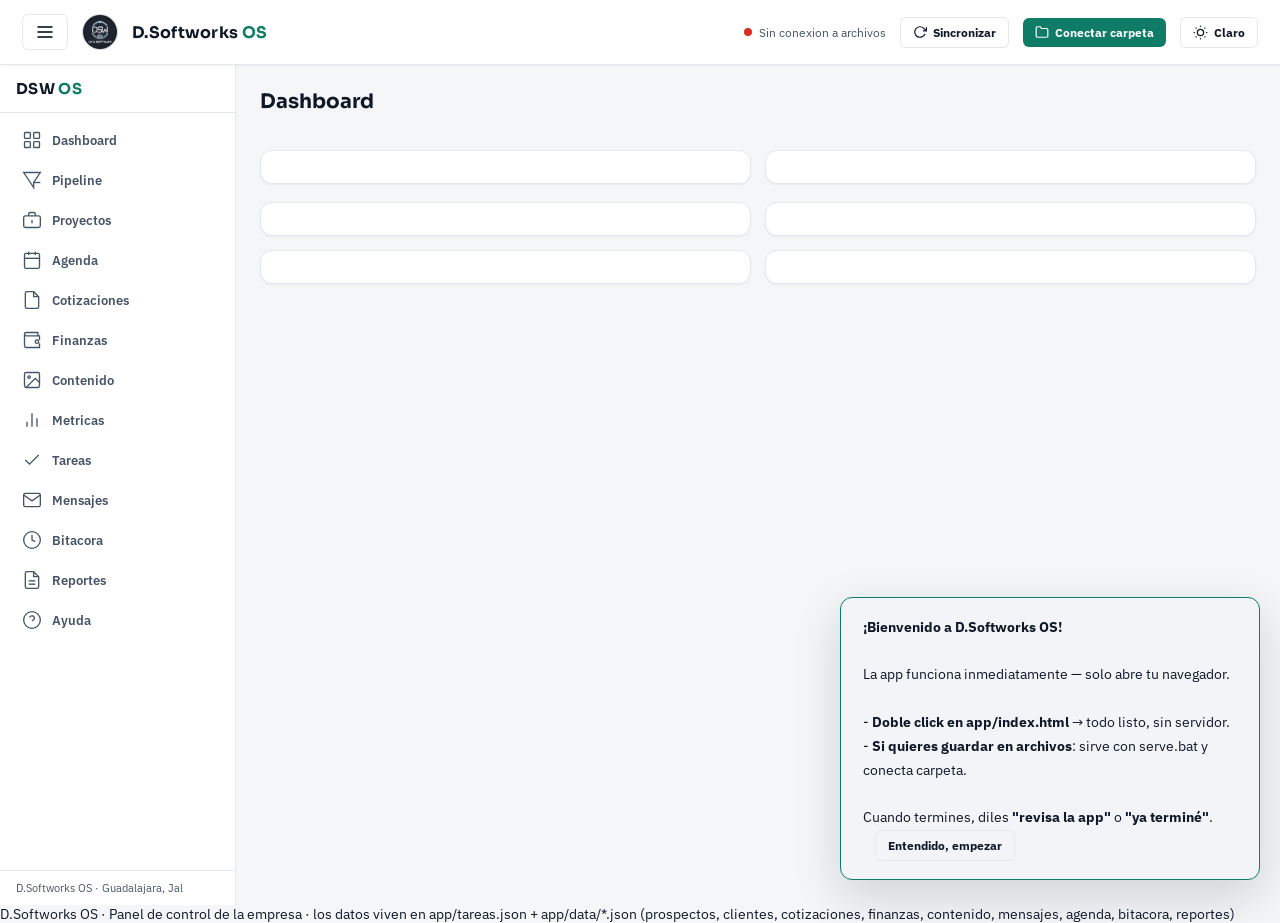
==== commit ee4ffd12: "feat: aplica estilo de la web a la app con tema claro/oscuro + mensajes WhatsApp personalizados por " ====
--- a/app/index.html
+++ b/app/index.html
@@ -4,7 +4,10 @@
 <meta charset="UTF-8">
 <meta name="viewport" content="width=device-width, initial-scale=1">
 <title>D.Softworks OS — Panel de operacion</title>
-<link rel="icon" href="data:image/svg+xml,%3Csvg xmlns='http://www.w3.org/2000/svg' viewBox='0 0 64 64'%3E%3Ccircle cx='32' cy='32' r='27' fill='%230d121c' stroke='%2363cfe4' stroke-width='4'/%3E%3Ctext x='32' y='39' text-anchor='middle' font-family='Arial' font-size='17' font-weight='700' fill='%23eef3fa'%3EDSW%3C/text%3E%3C/svg%3E">
+<link rel="icon" href="data:image/svg+xml,%3Csvg xmlns='http://www.w3.org/2000/svg' viewBox='0 0 64 64'%3E%3Ccircle cx='32' cy='32' r='27' fill='%230e7c66'/%3E%3Ctext x='32' y='40' text-anchor='middle' font-family='Arial' font-size='17' font-weight='700' fill='%23ffffff'%3EDSW%3C/text%3E%3C/svg%3E">
+<link rel="preconnect" href="https://fonts.googleapis.com">
+<link rel="preconnect" href="https://fonts.gstatic.com" crossorigin>
+<link href="https://fonts.googleapis.com/css2?family=IBM+Plex+Sans:wght@400;500;600&family=JetBrains+Mono:wght@400;600&family=Sora:wght@600;700&display=swap" rel="stylesheet">
 <link rel="stylesheet" href="styles.css">
 </head>
 <body>
@@ -59,8 +62,13 @@
   <div class="brand">D.Softworks <span>OS</span></div>
   <div class="spacer"></div>
   <div class="status"><span class="dot" id="connDot"></span><span id="connTxt">Sin conexion a archivos</span><span class="badge hidden" id="msgBadge">0</span></div>
-  <button class="btn ghost small" id="btnSync" title="Releer archivos del disco"><svg width="14" height="14" viewBox="0 0 24 24" fill="none" stroke="currentColor" stroke-width="2"><polyline points="23 4 23 10 17 10"/><path d="M20.49 15a9 9 0 11-2.12-9.36L23 10"/></svg> Sincronizar</button>
-  <button class="btn small" id="btnConnect"><svg width="14" height="14" viewBox="0 0 24 24" fill="none" stroke="currentColor" stroke-width="2"><path d="M22 19a2 2 0 01-2 2H4a2 2 0 01-2-2V5a2 2 0 012-2h5l2 3h9a2 2 0 012 2z"/></svg> Conectar carpeta</button>
+  <button class="btn ghost small" id="btnSync" title="Releer archivos del disco"><svg width="14" height="14" viewBox="0 0 24 24" fill="none" stroke="currentColor" stroke-width="2"><polyline points="23 4 23 10 17 10"/><path d="M20.49 15a9 9 0 11-2.12-9.36L23 10"/></svg><span class="btn-label">Sincronizar</span></button>
+  <button class="btn small" id="btnConnect"><svg width="14" height="14" viewBox="0 0 24 24" fill="none" stroke="currentColor" stroke-width="2"><path d="M22 19a2 2 0 01-2 2H4a2 2 0 01-2-2V5a2 2 0 012-2h5l2 3h9a2 2 0 012 2z"/></svg><span class="btn-label">Conectar carpeta</span></button>
+  <button class="btn ghost small theme-toggle" id="btnTheme" title="Cambiar tema claro/oscuro" aria-label="Cambiar tema claro/oscuro">
+    <svg width="15" height="15" viewBox="0 0 24 24" fill="none" stroke="currentColor" stroke-width="2" class="theme-icon theme-icon-sun" aria-hidden="true"><circle cx="12" cy="12" r="5"/><line x1="12" y1="1" x2="12" y2="3"/><line x1="12" y1="21" x2="12" y2="23"/><line x1="4.22" y1="4.22" x2="5.64" y2="5.64"/><line x1="18.36" y1="18.36" x2="19.78" y2="19.78"/><line x1="1" y1="12" x2="3" y2="12"/><line x1="21" y1="12" x2="23" y2="12"/><line x1="4.22" y1="19.78" x2="5.64" y2="18.36"/><line x1="18.36" y1="5.64" x2="19.78" y2="4.22"/></svg>
+    <svg width="15" height="15" viewBox="0 0 24 24" fill="none" stroke="currentColor" stroke-width="2" class="theme-icon theme-icon-moon" aria-hidden="true"><path d="M21 12.79A9 9 0 1 1 11.21 3 7 7 0 0 0 21 12.79z"/></svg>
+    <span class="theme-label" id="themeLabel">Claro</span>
+  </button>
 </header>
 
 <div class="app-layout">
@@ -194,7 +202,7 @@
   <div class="card" id="fuenteBars"></div>
   <h3 style="margin-top:18px">Ingresos por mes</h3>
   <div class="card" id="sparklineCard"></div>
-  <div class="help" style="margin-top:18px;background:#1a1508;border-color:#5c4a0d;color:#ffd98a">Regla de oro: si no esta en la hoja, no existe. Copia los prospectos a Google Sheets con el botón Copiar TSV y llena las métricas todos los viernes.</div>
+  <div class="help warn" style="margin-top:18px">Regla de oro: si no esta en la hoja, no existe. Copia los prospectos a Google Sheets con el botón Copiar TSV y llena las métricas todos los viernes.</div>
 </section>
 
 <!-- ============ TAREAS ============ -->
--- a/app/styles.css
+++ b/app/styles.css
@@ -1,27 +1,90 @@
 :root {
+  color-scheme: light;
+  --bg: #f4f6f8;
+  --bg-2: #eef1f4;
+  --surface: #ffffff;
+  --surface-2: #f2f4f7;
+  --border: #e4e7ec;
+  --border-strong: #d0d5dd;
+  --txt: #101828;
+  --muted: #475467;
+  --accent: #0e7c66;
+  --accent-hover: #0b6a55;
+  --accent-soft: #e6f4f1;
+  --accent-dim: rgba(14,124,102,.10);
+  --accent-ink: #ffffff;
+  --ok: #118a5e;
+  --ok-dim: rgba(17,138,94,.12);
+  --warn: #b45309;
+  --warn-dim: rgba(214,121,17,.14);
+  --danger: #d92d20;
+  --danger-dim: rgba(217,45,32,.12);
+  --sel: rgba(14,124,102,.20);
+  --radius: 12px;
+  --shadow-card: 0 1px 2px rgba(16,24,40,.05);
+  --shadow-pop: 0 16px 48px rgba(16,24,40,.16);
+  --chip-nuevo-bg: #eef1f5; --chip-nuevo-tx: #475467;
+  --chip-contactado-bg: #e8f0fe; --chip-contactado-tx: #1a56b0;
+  --chip-respondio-bg: #e0f2ee; --chip-respondio-tx: #0e7c66;
+  --chip-reunion-bg: #efe9fc; --chip-reunion-tx: #6b46c1;
+  --chip-cotizado-bg: #fdf0d6; --chip-cotizado-tx: #a16207;
+  --chip-cerrado-bg: #d9f0e3; --chip-cerrado-tx: #15803d;
+  --chip-sinrep-bg: #fde4e1; --chip-sinrep-tx: #c0392b;
+  --due-bg: #fdf0d6; --due-tx: #a16207;
+  --due-over-bg: #fde4e1; --due-over-tx: #c0392b;
+  --due-ok-bg: #d9f0e3; --due-ok-tx: #15803d;
+  --resp-bg: #e6f4f1; --resp-bd: #bfe3d8; --resp-tx: #155e50;
+  --font-display: "Sora", ui-sans-serif, system-ui, "Segoe UI", sans-serif;
+  --font-body: "IBM Plex Sans", ui-sans-serif, system-ui, "Segoe UI", sans-serif;
+  --font-mono: "JetBrains Mono", ui-monospace, "Cascadia Code", Consolas, monospace;
+  font-family: var(--font-body);
+  font-variant-numeric: tabular-nums;
+}
+
+html[data-theme="dark"] {
   color-scheme: dark;
   --bg: #0a0e16;
+  --bg-2: #0c1120;
   --surface: #111624;
   --surface-2: #161c2e;
   --border: #232c42;
+  --border-strong: #2e3a57;
   --txt: #e8ecf4;
   --muted: #8b96ad;
-  --accent: #63cfe4;
-  --accent-dim: rgba(99,207,228,.12);
+  --accent: #2fd0b0;
+  --accent-hover: #3ce0c0;
+  --accent-soft: rgba(47,208,176,.12);
+  --accent-dim: rgba(47,208,176,.12);
+  --accent-ink: #0b1017;
   --ok: #3ecf8e;
+  --ok-dim: rgba(62,207,142,.15);
   --warn: #f0b429;
+  --warn-dim: rgba(240,180,41,.15);
   --danger: #f2555a;
-  --radius: 10px;
-  font-family: Inter, ui-sans-serif, system-ui, "Segoe UI", sans-serif;
-  font-variant-numeric: tabular-nums;
+  --danger-dim: rgba(242,85,90,.15);
+  --sel: rgba(47,208,176,.38);
+  --shadow-card: none;
+  --shadow-pop: 0 16px 48px rgba(0,0,0,.5);
+  --chip-nuevo-bg: #2a3245; --chip-nuevo-tx: #c3cbd9;
+  --chip-contactado-bg: #1a3a6b; --chip-contactado-tx: #6ea8ff;
+  --chip-respondio-bg: #0d4f5c; --chip-respondio-tx: #5ce0ce;
+  --chip-reunion-bg: #3d2a6b; --chip-reunion-tx: #b79bff;
+  --chip-cotizado-bg: #5c3d0d; --chip-cotizado-tx: #ffc46b;
+  --chip-cerrado-bg: #14471f; --chip-cerrado-tx: #6fe08a;
+  --chip-sinrep-bg: #5c1a1a; --chip-sinrep-tx: #ff8a8a;
+  --due-bg: #5c3d0d; --due-tx: #ffc46b;
+  --due-over-bg: #5c1a1a; --due-over-tx: #ff8a8a;
+  --due-ok-bg: #14471f; --due-ok-tx: #6fe08a;
+  --resp-bg: rgba(47,208,176,.08); --resp-bd: #2fd0b0; --resp-tx: #c9edf6;
 }
 
 * { box-sizing: border-box; margin: 0; padding: 0; scrollbar-width: thin; scrollbar-color: var(--border) var(--bg); }
 ::-webkit-scrollbar { width: 10px; height: 10px; }
 ::-webkit-scrollbar-thumb { background: var(--border); border-radius: 6px; }
 ::-webkit-scrollbar-track { background: var(--bg); }
-::selection { background: rgba(99,207,228,.35); }
-html { color-scheme: dark; }
+::selection { background: var(--sel); }
+html { color-scheme: light; }
+html[data-theme="dark"] { color-scheme: dark; }
 body { background: var(--bg); color: var(--txt); font-size: 14px; min-height: 100vh; caret-color: var(--accent); }
 button { font-family: inherit; cursor: pointer; }
 input, select, textarea { font-family: inherit; font-size: 14px; background: var(--bg); color: var(--txt); border: 1px solid var(--border); border-radius: 8px; padding: 9px 11px; width: 100%; }
@@ -30,18 +93,27 @@
 textarea { resize: vertical; min-height: 80px; }
 
 /* === HEADER / TOPBAR === */
-.app-header { display: flex; align-items: center; gap: 14px; padding: 14px 22px; background: var(--surface); border-bottom: 1px solid var(--border); position: sticky; top: 0; z-index: 50; }
-.app-header img { height: 36px; width: 36px; object-fit: cover; border-radius: 50%; border: 1px solid rgba(99,207,228,.55); }
-.brand { font-weight: 700; font-size: 16px; letter-spacing: .3px; }
+.app-header { display: flex; align-items: center; gap: 14px; padding: 14px 22px; background: var(--surface); border-bottom: 1px solid var(--border); position: sticky; top: 0; z-index: 50; box-shadow: var(--shadow-card); }
+.app-header img { height: 36px; width: 36px; object-fit: cover; border-radius: 50%; border: 1px solid var(--border-strong); }
+.brand { font-family: var(--font-display); font-weight: 700; font-size: 16px; letter-spacing: .3px; }
 .brand span { color: var(--accent); }
 .spacer { flex: 1; }
-.status { font-size: 12px; color: var(--muted); display: flex; align-items: center; gap: 7px; }
+.status { font-size: 12px; color: var(--muted); display: flex; align-items: center; gap: 7px; white-space: nowrap; }
 .dot { width: 8px; height: 8px; border-radius: 50%; background: var(--danger); display: inline-block; }
 .dot.on { background: var(--accent); position: relative; }
 .dot.on::after { content: ''; position: absolute; inset: -3px; border-radius: 50%; border: 1.5px solid var(--accent); animation: live 2.2s ease-out infinite; }
 .dot.local { background: var(--warn); }
 @keyframes live { 0% { transform: scale(.6); opacity: .9; } 70% { opacity: .15; } 100% { transform: scale(2); opacity: 0; } }
 @media (prefers-reduced-motion: reduce) { .dot.on::after { animation: none; display: none; } }
+
+/* === THEME TOGGLE === */
+.theme-toggle { display: inline-flex; align-items: center; gap: 7px; }
+.theme-icon { flex-shrink: 0; }
+.theme-icon-sun { display: block; }
+.theme-icon-moon { display: none; }
+html[data-theme="dark"] .theme-icon-sun { display: none; }
+html[data-theme="dark"] .theme-icon-moon { display: block; }
+@media (max-width: 700px) { .theme-label, .btn-label { display: none; } }
 
 /* === SIDEBAR === */
 .app-layout { display: flex; min-height: calc(100vh - 60px); }
@@ -52,7 +124,7 @@
 .app-sidebar nav { display: flex; flex-direction: column; gap: 2px; padding: 8px; flex: 1; }
 .app-sidebar nav button { background: none; border: none; color: var(--muted); padding: 9px 12px; font-size: 13px; font-weight: 600; border-left: 2px solid transparent; border-radius: 0; display: flex; align-items: center; gap: 10px; transition: all .15s; }
 .app-sidebar nav button:hover { color: var(--txt); background: var(--surface-2); }
-.app-sidebar nav button.active { color: var(--txt); background: var(--accent-dim); border-left-color: var(--accent); }
+.app-sidebar nav button.active { color: var(--accent); background: var(--accent-dim); border-left-color: var(--accent); }
 .app-sidebar nav button .nav-icon { width: 20px; height: 20px; flex-shrink: 0; }
 .app-sidebar nav button .nav-label { white-space: nowrap; overflow: hidden; text-overflow: ellipsis; }
 .app-sidebar .sidebar-footer { padding: 10px 16px; border-top: 1px solid var(--border); font-size: 11px; color: var(--muted); }
@@ -61,8 +133,8 @@
 .app-main { flex: 1; padding: 24px; max-width: 1200px; margin: 0 auto; min-width: 0; }
 .tab-panel { display: none; }
 .tab-panel.active { display: block; }
-.app-main h2 { font-size: 20px; margin-bottom: 18px; }
-.app-main h3 { font-size: 14px; color: var(--muted); text-transform: uppercase; letter-spacing: .6px; margin: 18px 0 8px; }
+.app-main h2 { font-family: var(--font-display); font-size: 20px; margin-bottom: 18px; }
+.app-main h3 { font-family: var(--font-mono); font-size: 12px; color: var(--muted); text-transform: uppercase; letter-spacing: .6px; margin: 18px 0 8px; font-weight: 600; }
 
 /* === GRID === */
 .grid { display: grid; gap: 14px; }
@@ -76,15 +148,15 @@
 @media (max-width: 900px) { .mobile-menu-btn { display: flex; } }
 
 /* === CARDS === */
-.card { background: var(--surface); border: 1px solid var(--border); border-radius: var(--radius); padding: 16px; }
+.card { background: var(--surface); border: 1px solid var(--border); border-radius: var(--radius); padding: 16px; box-shadow: var(--shadow-card); }
 
 /* === KPI TILES === */
 .kpi-grid { display: grid; grid-template-columns: repeat(auto-fit, minmax(170px, 1fr)); gap: 12px; margin-bottom: 18px; }
-.kpi-tile { background: var(--surface); border: 1px solid var(--border); border-radius: var(--radius); padding: 16px; text-align: center; }
+.kpi-tile { background: var(--surface); border: 1px solid var(--border); border-radius: var(--radius); padding: 16px; text-align: center; box-shadow: var(--shadow-card); }
 .kpi-tile .kpi-val { font-size: 28px; font-weight: 700; color: var(--accent); font-variant-numeric: tabular-nums; }
-.kpi-tile .kpi-label { font-size: 12px; color: var(--muted); margin-top: 4px; font-weight: 600; text-transform: uppercase; letter-spacing: .4px; }
+.kpi-tile .kpi-label { font-size: 11px; color: var(--muted); margin-top: 4px; font-weight: 600; text-transform: uppercase; letter-spacing: .4px; font-family: var(--font-mono); }
 .kpi-tile .kpi-sub { font-size: 11px; color: var(--muted); margin-top: 6px; }
-.kpi-tile .kpi-bar { height: 4px; background: var(--bg); border-radius: 2px; margin-top: 10px; overflow: hidden; }
+.kpi-tile .kpi-bar { height: 4px; background: var(--bg-2); border-radius: 2px; margin-top: 10px; overflow: hidden; }
 .kpi-tile .kpi-bar i { display: block; height: 100%; background: var(--accent); border-radius: 2px; transition: width .3s; }
 .kpi-tile.danger .kpi-val { color: var(--danger); }
 .kpi-tile.warn .kpi-val { color: var(--warn); }
@@ -93,30 +165,23 @@
 /* === TABLES (dense) === */
 .dense-table { width: 100%; border-collapse: collapse; }
 .dense-table th, .dense-table td { padding: 8px 10px; font-size: 13px; text-align: left; border-bottom: 1px solid var(--border); }
-.dense-table th { color: var(--muted); font-weight: 700; text-transform: uppercase; font-size: 11px; letter-spacing: .4px; }
+.dense-table th { color: var(--muted); font-weight: 700; text-transform: uppercase; font-size: 11px; letter-spacing: .4px; font-family: var(--font-mono); }
 .dense-table tr:hover td { background: var(--surface-2); }
 .dense-table td.num { font-variant-numeric: tabular-nums; text-align: right; }
 
 /* === CHIPS === */
-.chip { display: inline-block; padding: 2px 9px; border-radius: 99px; font-size: 11px; font-weight: 700; text-transform: uppercase; letter-spacing: .3px; }
-.chip.nuevo { background: #2a3245; color: #aab3c5; }
-.chip.contactado { background: #1a3a6b; color: #6ea8ff; }
-.chip.respondio { background: #0d4f5c; color: #5ce0e0; }
-.chip.reunion { background: #3d2a6b; color: #b79bff; }
-.chip.cotizado { background: #5c3d0d; color: #ffc46b; }
-.chip.cerrado { background: #14471f; color: #6fe08a; }
-.chip.sinrep { background: #5c1a1a; color: #ff8a8a; }
-.chip.pendiente { background: #5c3d0d; color: #ffc46b; }
-.chip.aceptada { background: #14471f; color: #6fe08a; }
-.chip.rechazada { background: #5c1a1a; color: #ff8a8a; }
-.chip.publicada { background: #14471f; color: #6fe08a; }
-.chip.proximamente { background: #2a3245; color: #aab3c5; }
-.chip.realizada { background: #14471f; color: #6fe08a; }
-.chip.cancelada { background: #5c1a1a; color: #ff8a8a; }
-.chip.personal { background: #2a3245; color: #aab3c5; }
-.chip.marketing { background: #0d4f5c; color: #5ce0e0; }
-.chip.administracion { background: #3d2a6b; color: #b79bff; }
-.chip.prospeccion { background: #1a3a6b; color: #6ea8ff; }
+.chip { display: inline-block; padding: 2px 9px; border-radius: 99px; font-size: 11px; font-weight: 700; }
+.chip.nuevo, .chip.personal, .chip.proximamente { background: var(--chip-nuevo-bg); color: var(--chip-nuevo-tx); }
+.chip.contactado, .chip.prospeccion { background: var(--chip-contactado-bg); color: var(--chip-contactado-tx); }
+.chip.respondio, .chip.marketing { background: var(--chip-respondio-bg); color: var(--chip-respondio-tx); }
+.chip.reunion, .chip.administracion { background: var(--chip-reunion-bg); color: var(--chip-reunion-tx); }
+.chip.cotizado, .chip.pendiente { background: var(--chip-cotizado-bg); color: var(--chip-cotizado-tx); }
+.chip.cerrado, .chip.aceptada, .chip.publicada, .chip.realizada { background: var(--chip-cerrado-bg); color: var(--chip-cerrado-tx); }
+.chip.sinrep, .chip.rechazada, .chip.cancelada { background: var(--chip-sinrep-bg); color: var(--chip-sinrep-tx); }
+
+/* === CAT (small label) === */
+.cat { display: inline-block; font-family: var(--font-mono); font-size: 11px; font-weight: 600; letter-spacing: .3px; color: var(--muted); vertical-align: middle; }
+.app-main h2 .cat { margin-left: 8px; }
 
 /* === TASK ITEMS === */
 .task { display: flex; gap: 12px; align-items: flex-start; padding: 12px 14px; background: var(--surface-2); border: 1px solid var(--border); border-radius: var(--radius); margin-bottom: 8px; }
@@ -127,9 +192,9 @@
 .task.done .title { text-decoration: line-through; }
 .task .detail { color: var(--muted); font-size: 13px; margin-top: 4px; white-space: pre-wrap; }
 .task .meta { display: flex; gap: 8px; align-items: center; margin-top: 7px; flex-wrap: wrap; }
-.due { font-size: 12px; font-weight: 700; padding: 2px 8px; border-radius: 6px; background: #5c3d0d; color: #ffc46b; }
-.due.over { background: #5c1a1a; color: #ff8a8a; }
-.due.ok { background: #14471f; color: #6fe08a; }
+.due { font-size: 12px; font-weight: 700; padding: 2px 8px; border-radius: 6px; background: var(--due-bg); color: var(--due-tx); }
+.due.over { background: var(--due-over-bg); color: var(--due-over-tx); }
+.due.ok { background: var(--due-ok-bg); color: var(--due-ok-tx); }
 
 /* === PROSPECT / CLIENT ITEMS === */
 .p-list { display: flex; flex-direction: column; gap: 8px; }
@@ -141,8 +206,8 @@
 
 /* === KANBAN === */
 .kanban { display: flex; gap: 12px; overflow-x: auto; padding-bottom: 8px; }
-.kanban-col { min-width: 220px; max-width: 260px; flex: 1; background: var(--surface); border: 1px solid var(--border); border-radius: var(--radius); display: flex; flex-direction: column; }
-.kanban-col .col-header { padding: 12px; border-bottom: 1px solid var(--border); font-size: 13px; font-weight: 700; text-transform: uppercase; letter-spacing: .3px; display: flex; justify-content: space-between; align-items: center; }
+.kanban-col { min-width: 220px; max-width: 260px; flex: 1; background: var(--surface); border: 1px solid var(--border); border-radius: var(--radius); display: flex; flex-direction: column; box-shadow: var(--shadow-card); }
+.kanban-col .col-header { padding: 12px; border-bottom: 1px solid var(--border); font-size: 12px; font-weight: 700; font-family: var(--font-mono); text-transform: uppercase; letter-spacing: .3px; display: flex; justify-content: space-between; align-items: center; }
 .kanban-col .col-header .count { background: var(--surface-2); padding: 1px 8px; border-radius: 99px; font-size: 11px; color: var(--muted); }
 .kanban-col .col-body { flex: 1; padding: 8px; display: flex; flex-direction: column; gap: 8px; min-height: 80px; }
 .kanban-col .col-body.drag-over { background: var(--accent-dim); border-radius: 0 0 var(--radius) var(--radius); }
@@ -159,7 +224,7 @@
 /* === EMBUDO === */
 .embudo-col { display: flex; align-items: center; gap: 10px; margin-bottom: 6px; }
 .embudo-label { width: 120px; font-size: 12px; font-weight: 600; text-align: right; }
-.embudo-bar { flex: 1; height: 22px; background: var(--bg); border-radius: 4px; overflow: hidden; position: relative; }
+.embudo-bar { flex: 1; height: 22px; background: var(--bg-2); border-radius: 4px; overflow: hidden; position: relative; }
 .embudo-bar i { display: block; height: 100%; background: var(--accent); border-radius: 4px; transition: width .3s; }
 .embudo-count { width: 40px; font-size: 13px; font-weight: 700; }
 .embudo-pct { width: 50px; font-size: 11px; color: var(--muted); }
@@ -174,7 +239,7 @@
 .timeline-item .tl-content { flex: 1; min-width: 0; }
 .timeline-item .tl-title { font-weight: 600; font-size: 13px; }
 .timeline-item .tl-detail { color: var(--muted); font-size: 12px; margin-top: 2px; }
-.timeline-item .tl-date { font-size: 11px; color: var(--muted); font-family: ui-monospace, "Cascadia Code", Consolas, monospace; white-space: nowrap; }
+.timeline-item .tl-date { font-size: 11px; color: var(--muted); font-family: var(--font-mono); white-space: nowrap; }
 .timeline-item .tl-monto { font-weight: 700; font-size: 13px; font-variant-numeric: tabular-nums; }
 
 /* === FORMS === */
@@ -184,31 +249,40 @@
 label { display: block; font-size: 12px; color: var(--muted); margin-bottom: 4px; font-weight: 600; }
 
 /* === BUTTONS === */
-.btn { background: var(--accent); border: none; color: #0b1017; padding: 9px 16px; border-radius: 8px; font-weight: 700; font-size: 13px; }
-.btn:hover { filter: brightness(1.1); }
+.btn { background: var(--accent); border: none; color: var(--accent-ink); padding: 9px 16px; border-radius: 8px; font-weight: 700; font-size: 13px; transition: background .15s; display: inline-flex; align-items: center; gap: 6px; }
+.btn:hover { background: var(--accent-hover); }
 .btn.ghost { background: transparent; border: 1px solid var(--border); color: var(--txt); }
+.btn.ghost:hover { background: var(--surface-2); border-color: var(--border-strong); }
 .btn.small { padding: 7px 12px; font-size: 12px; border-radius: 6px; }
 .btn.danger { background: var(--danger); color: #fff; }
-.btn.ok { background: var(--ok); color: #0b1017; }
+.btn.danger:hover { background: var(--danger); filter: brightness(.92); }
+.btn.ok { background: var(--ok); color: var(--accent-ink); }
+.btn.ok:hover { background: var(--ok); filter: brightness(.94); }
+.btn.wa { background: #25D366; color: #0b1017; }
+.btn.wa:hover { background: #1fbd5a; }
+.kanban-card .card-wa { display: flex; gap: 4px; margin-top: 8px; }
+.kanban-card .card-wa .btn, .kanban-card .card-wa.none { flex: 1; }
+.kanban-card .card-wa.none { text-align: center; }
+.kanban-card .wa-none { font-size: 11px; color: var(--muted); }
 
 /* === MESSAGES === */
 .msg { background: var(--surface-2); border: 1px solid var(--border); border-radius: var(--radius); padding: 14px; margin-bottom: 10px; }
-.msg.new { border-color: rgba(99,207,228,.4); }
+.msg.new { border-color: var(--accent); }
 .msg .head { display: flex; justify-content: space-between; gap: 10px; font-size: 12px; color: var(--muted); margin-bottom: 6px; }
 .msg .txt { white-space: pre-wrap; }
-.msg .resp { margin-top: 10px; padding: 10px 12px; background: rgba(15,39,51,.8); border: 1px solid #1f5f72; border-radius: 6px; color: #c9edf6; white-space: pre-wrap; }
+.msg .resp { margin-top: 10px; padding: 10px 12px; background: var(--resp-bg); border: 1px solid var(--resp-bd); border-radius: 6px; color: var(--resp-tx); white-space: pre-wrap; }
 .st { font-weight: 700; font-size: 12px; padding: 2px 8px; border-radius: 6px; }
-.st.pend { background: #5c3d0d; color: #ffc46b; }
-.st.listo { background: #14471f; color: #6fe08a; }
+.st.pend { background: var(--due-bg); color: var(--due-tx); }
+.st.listo { background: var(--due-ok-bg); color: var(--due-ok-tx); }
 
 /* === STAT === */
-.stat { background: var(--surface); border: 1px solid var(--border); border-radius: var(--radius); padding: 16px; text-align: center; }
+.stat { background: var(--surface); border: 1px solid var(--border); border-radius: var(--radius); padding: 16px; text-align: center; box-shadow: var(--shadow-card); }
 .stat b { display: block; font-size: 28px; color: var(--accent); font-variant-numeric: tabular-nums; }
 .stat span { font-size: 12px; color: var(--muted); }
 .stat .goal { font-size: 11px; color: var(--muted); margin-top: 4px; }
 
 /* === PROGRESS BAR === */
-.progress { height: 10px; background: var(--bg); border-radius: 6px; overflow: hidden; margin: 10px 0; }
+.progress { height: 10px; background: var(--bg-2); border-radius: 6px; overflow: hidden; margin: 10px 0; }
 .progress i { display: block; height: 100%; width: 100%; background: var(--accent); border-radius: 6px; transform: scaleX(0); transform-origin: left; transition: transform .3s ease-out; }
 
 /* === ROUTINE === */
@@ -218,21 +292,22 @@
 .routine input[type=checkbox] { width: 16px; height: 16px; accent-color: var(--accent); }
 
 /* === HELP === */
-.help { background: #0f2733; border: 1px solid #1f5f72; border-radius: var(--radius); padding: 14px 16px; margin-bottom: 16px; font-size: 13px; line-height: 1.6; color: #c9edf6; }
+.help { background: var(--accent-soft); border: 1px solid var(--accent); border-radius: var(--radius); padding: 14px 16px; margin-bottom: 16px; font-size: 13px; line-height: 1.6; color: var(--txt); }
+.help.warn { background: var(--warn-dim); border-color: var(--warn); }
 .help ol { margin-left: 18px; }
 .hidden { display: none !important; }
 
 /* === TOAST === */
-.toast { position: fixed; bottom: 24px; right: 24px; background: var(--surface-2); border: 1px solid var(--accent); color: var(--txt); padding: 12px 18px; border-radius: 8px; font-size: 13px; opacity: 0; transform: translateY(8px); transition: .25s; pointer-events: none; z-index: 100; display: flex; gap: 12px; align-items: center; max-width: min(420px, calc(100vw - 48px)); }
+.toast { position: fixed; bottom: 24px; right: 24px; background: var(--surface-2); border: 1px solid var(--accent); color: var(--txt); padding: 12px 18px; border-radius: 8px; font-size: 13px; opacity: 0; transform: translateY(8px); transition: .25s; pointer-events: none; z-index: 100; display: flex; gap: 12px; align-items: center; max-width: min(420px, calc(100vw - 48px)); box-shadow: var(--shadow-pop); }
 .toast.show { opacity: 1; transform: translateY(0); pointer-events: auto; }
 .toast.err { border-color: var(--danger); }
 .toast .btn { padding: 5px 10px; font-size: 12px; }
 
 /* === MODAL === */
-.modal-overlay { display: none; position: fixed; inset: 0; z-index: 200; background: rgba(0,0,0,.6); align-items: center; justify-content: center; }
+.modal-overlay { display: none; position: fixed; inset: 0; z-index: 200; background: rgba(0,0,0,.55); align-items: center; justify-content: center; }
 .modal-overlay.open { display: flex; }
-.modal { background: var(--surface); border: 1px solid var(--border); border-radius: var(--radius); padding: 24px; max-width: 700px; width: 90%; max-height: 85vh; overflow-y: auto; }
-.modal h2 { margin-bottom: 16px; }
+.modal { background: var(--surface); border: 1px solid var(--border); border-radius: var(--radius); padding: 24px; max-width: 700px; width: 90%; max-height: 85vh; overflow-y: auto; box-shadow: var(--shadow-pop); }
+.modal h2 { font-family: var(--font-display); margin-bottom: 16px; }
 .modal .close-btn { float: right; background: none; border: none; color: var(--muted); font-size: 20px; cursor: pointer; }
 .modal .close-btn:hover { color: var(--txt); }
 
@@ -240,7 +315,7 @@
 .cot-doc { background: #fff; color: #1a1a1a; padding: 40px; font-family: "Segoe UI", sans-serif; max-width: 210mm; margin: 0 auto; }
 .cot-doc .doc-header { display: flex; justify-content: space-between; align-items: flex-start; border-bottom: 2px solid #0d121c; padding-bottom: 16px; margin-bottom: 24px; }
 .cot-doc .doc-header .company { font-size: 20px; font-weight: 700; color: #0d121c; }
-.cot-doc .doc-header .company span { color: #63cfe4; }
+.cot-doc .doc-header .company span { color: #0e7c66; }
 .cot-doc .doc-header .contact-info { font-size: 12px; color: #555; text-align: right; }
 .cot-doc h1 { font-size: 24px; margin-bottom: 4px; }
 .cot-doc .doc-sub { color: #666; font-size: 14px; margin-bottom: 20px; }
@@ -258,10 +333,10 @@
 
 /* === RULES === */
 .rule-item { display: flex; gap: 12px; align-items: flex-start; padding: 12px; background: var(--surface-2); border: 1px solid var(--border); border-radius: var(--radius); margin-bottom: 8px; }
-.rule-item .rule-sev { padding: 2px 8px; border-radius: 4px; font-size: 11px; font-weight: 700; text-transform: uppercase; flex-shrink: 0; }
-.rule-item .rule-sev.warn { background: rgba(240,180,41,.15); color: var(--warn); }
-.rule-item .rule-sev.danger { background: rgba(242,85,90,.15); color: var(--danger); }
-.rule-item .rule-sev.info { background: rgba(99,207,228,.15); color: var(--accent); }
+.rule-item .rule-sev { padding: 2px 8px; border-radius: 4px; font-size: 11px; font-weight: 700; text-transform: uppercase; flex-shrink: 0; font-family: var(--font-mono); }
+.rule-item .rule-sev.warn { background: var(--warn-dim); color: var(--warn); }
+.rule-item .rule-sev.danger { background: var(--danger-dim); color: var(--danger); }
+.rule-item .rule-sev.info { background: var(--accent-dim); color: var(--accent); }
 .rule-item .rule-body { flex: 1; }
 .rule-item .rule-text { font-size: 13px; }
 .rule-item .rule-cta { margin-top: 6px; }
@@ -269,7 +344,7 @@
 /* === BADGE === */
 .badge { display: inline-block; min-width: 18px; padding: 1px 5px; border-radius: 99px; background: var(--danger); color: #fff; font-size: 12px; font-weight: 800; text-align: center; margin-left: 5px; vertical-align: top; line-height: 1.3; }
 .badge.hidden { display: none; }
-.onboard-banner{position:fixed;bottom:20px;right:20px;max-width:420px;padding:18px 22px;background:var(--surface-2);border:1px solid var(--accent);border-radius:12px;color:var(--txt);font-size:14px;line-height:1.7;z-index:9999;box-shadow:0 8px 32px rgba(0,0,0,.5)}
+.onboard-banner{position:fixed;bottom:20px;right:20px;max-width:420px;padding:18px 22px;background:var(--surface-2);border:1px solid var(--accent);border-radius:12px;color:var(--txt);font-size:14px;line-height:1.7;z-index:9999;box-shadow:var(--shadow-pop)}
 .onboard-banner button{margin-left:12px;vertical-align:middle}
 /* === SIDEBAR COLLAPSE === */
 @media (max-width: 900px) {
@@ -286,7 +361,7 @@
 
 /* === PRINT === */
 @media print {
-  .app-header, .app-sidebar, nav, .no-print { display: none !important; }
+  .app-header, .app-sidebar, nav, .no-print, .theme-toggle { display: none !important; }
   .app-main { padding: 0; max-width: none; }
   .modal-overlay { position: static; }
 }
@@ -311,10 +386,10 @@
 .agenda-item { display: flex; gap: 12px; align-items: flex-start; padding: 12px 14px; background: var(--surface-2); border: 1px solid var(--border); border-radius: var(--radius); margin-bottom: 8px; }
 .agenda-item .ag-title { font-weight: 600; font-size: 14px; }
 .agenda-item .ag-detail { color: var(--muted); font-size: 12px; margin-top: 4px; }
-.agenda-item .ag-time { font-family: ui-monospace, "Cascadia Code", Consolas, monospace; font-size: 13px; color: var(--accent); white-space: nowrap; }
+.agenda-item .ag-time { font-family: var(--font-mono); font-size: 13px; color: var(--accent); white-space: nowrap; }
 
 /* === RULES PANEL === */
 .rules-panel .section-header { display: flex; justify-content: space-between; align-items: center; margin-bottom: 12px; }
 .rules-panel .section-header h3 { margin: 0; }
 .all-clear { text-align: center; padding: 24px; color: var(--ok); font-size: 14px; }
-.all-clear .ok-icon { font-size: 28px; margin-bottom: 8px; }
+.all-clear .ok-icon { font-size: 28px; margin-bottom: 8px; }
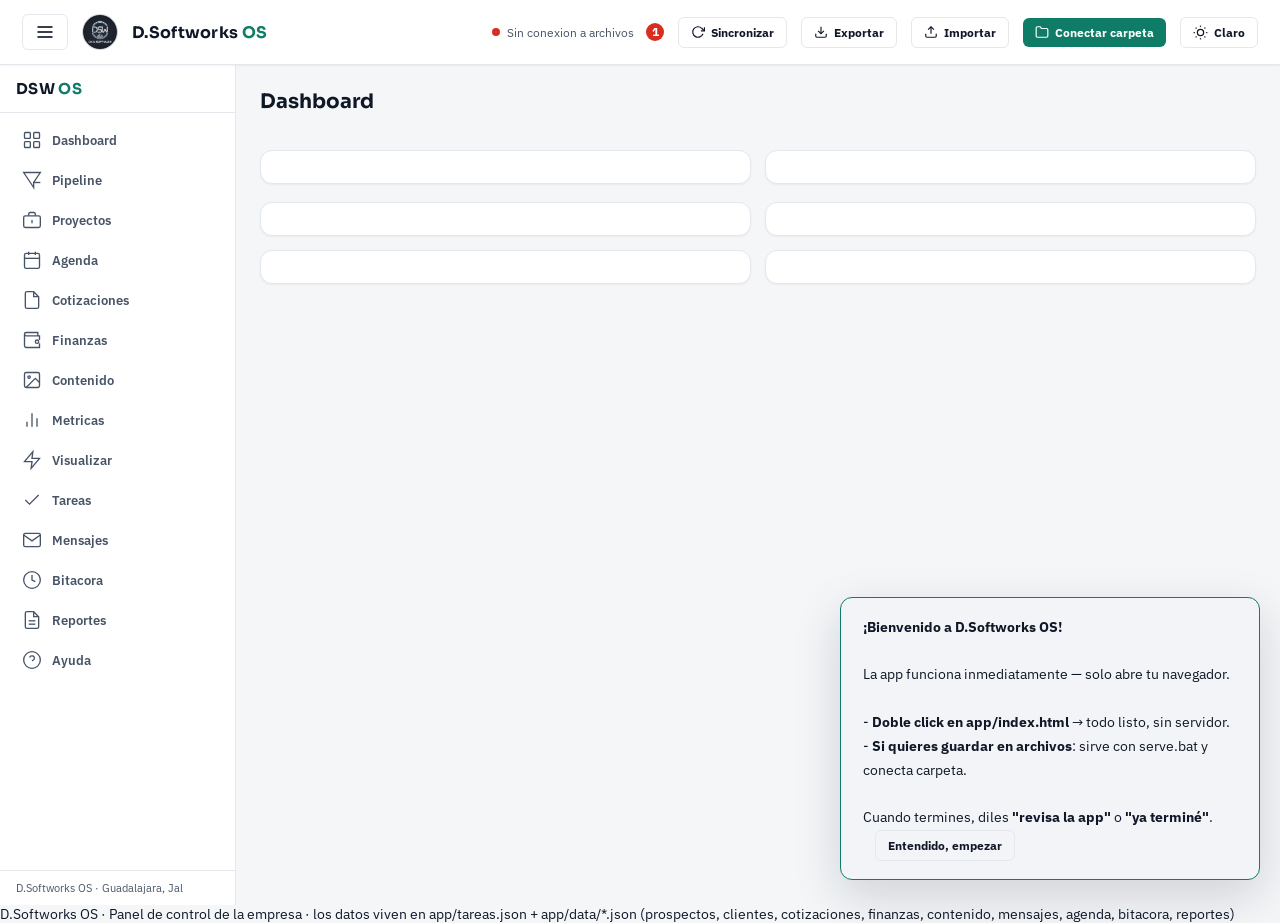
==== commit 98a3b682: "feat: motor de operacion diaria (H11) + radar vivo O-12 + regla de evolucion - dsw-os-web/tools/dia." ====
--- a/app/index.html
+++ b/app/index.html
@@ -63,6 +63,9 @@
   <div class="spacer"></div>
   <div class="status"><span class="dot" id="connDot"></span><span id="connTxt">Sin conexion a archivos</span><span class="badge hidden" id="msgBadge">0</span></div>
   <button class="btn ghost small" id="btnSync" title="Releer archivos del disco"><svg width="14" height="14" viewBox="0 0 24 24" fill="none" stroke="currentColor" stroke-width="2"><polyline points="23 4 23 10 17 10"/><path d="M20.49 15a9 9 0 11-2.12-9.36L23 10"/></svg><span class="btn-label">Sincronizar</span></button>
+  <button class="btn ghost small" id="btnExport" title="Descargar backup completo de todo"><svg width="14" height="14" viewBox="0 0 24 24" fill="none" stroke="currentColor" stroke-width="2"><path d="M21 15v4a2 2 0 01-2 2H5a2 2 0 01-2-2v-4"/><polyline points="7 10 12 15 17 10"/><line x1="12" y1="15" x2="12" y2="3"/></svg><span class="btn-label">Exportar</span></button>
+  <button class="btn ghost small" id="btnImport" title="Restaurar un backup"><svg width="14" height="14" viewBox="0 0 24 24" fill="none" stroke="currentColor" stroke-width="2"><path d="M21 15v4a2 2 0 01-2 2H5a2 2 0 01-2-2v-4"/><polyline points="17 8 12 3 7 8"/><line x1="12" y1="3" x2="12" y2="15"/></svg><span class="btn-label">Importar</span></button>
+  <input type="file" id="fileImport" accept=".json,application/json" class="hidden" aria-hidden="true" tabindex="-1">
   <button class="btn small" id="btnConnect"><svg width="14" height="14" viewBox="0 0 24 24" fill="none" stroke="currentColor" stroke-width="2"><path d="M22 19a2 2 0 01-2 2H4a2 2 0 01-2-2V5a2 2 0 012-2h5l2 3h9a2 2 0 012 2z"/></svg><span class="btn-label">Conectar carpeta</span></button>
   <button class="btn ghost small theme-toggle" id="btnTheme" title="Cambiar tema claro/oscuro" aria-label="Cambiar tema claro/oscuro">
     <svg width="15" height="15" viewBox="0 0 24 24" fill="none" stroke="currentColor" stroke-width="2" class="theme-icon theme-icon-sun" aria-hidden="true"><circle cx="12" cy="12" r="5"/><line x1="12" y1="1" x2="12" y2="3"/><line x1="12" y1="21" x2="12" y2="23"/><line x1="4.22" y1="4.22" x2="5.64" y2="5.64"/><line x1="18.36" y1="18.36" x2="19.78" y2="19.78"/><line x1="1" y1="12" x2="3" y2="12"/><line x1="21" y1="12" x2="23" y2="12"/><line x1="4.22" y1="19.78" x2="5.64" y2="18.36"/><line x1="18.36" y1="5.64" x2="19.78" y2="4.22"/></svg>
@@ -104,7 +107,7 @@
   <div class="grid three" style="margin-bottom:14px" id="pipeKPIs"></div>
   <div class="card" style="margin-bottom:16px" id="prospectFormCard"></div>
   <div style="display:flex;gap:10px;margin-bottom:12px;flex-wrap:wrap;align-items:center">
-    <select id="filterEstado" style="width:auto" aria-label="Filtrar por estado"><option value="">Todos los estados</option><option>Nuevo</option><option>Contactado</option><option>Respondió</option><option>Reunión</option><option>Cotizado</option><option>Cerrado</option><option>Sin respuesta</option></select>
+    <select id="filterEstado" style="width:auto" aria-label="Filtrar por estado"><option value="">Todos los estados</option><option>Nuevo</option><option>Contactado</option><option>Respondió</option><option>Reunión</option><option>Cotizado</option><option>Cerrado</option><option>No registrado</option><option>Sin respuesta</option></select>
     <select id="pipeFilterFuente" style="width:auto" aria-label="Filtrar por fuente"><option value="">Todas las fuentes</option></select>
     <button class="btn ghost small" id="copyTsv">Copiar TSV</button>
     <span style="flex:1"></span>
@@ -281,6 +284,25 @@
   </div>
 </section>
 
+<!-- ============ VISUALIZAR ============ -->
+<section class="tab-panel" id="tab-visualizar" role="tabpanel" aria-labelledby="tb-visualizar" tabindex="0">
+  <h2>Visualizar <span class="cat">Centro de mando</span></h2>
+  <div class="kpi-grid" id="vizKPIs"></div>
+  <div class="grid two" style="margin-top:14px">
+    <div class="card"><h3>Embudo monetizado</h3><div id="vizFunnel"></div></div>
+    <div class="card"><h3>Meta del mes</h3><div id="vizDonut"></div></div>
+  </div>
+  <div class="card" style="margin-top:14px"><h3>Mapa de calor — días sin mover prospectos</h3><div id="vizHeat"></div></div>
+  <div class="grid two" style="margin-top:14px">
+    <div class="card"><h3>Radar de oportunidades</h3><div id="vizRadar"></div></div>
+    <div class="card"><h3>Contenido — próximos 14 días</h3><div id="vizContent"></div></div>
+  </div>
+  <div class="grid two" style="margin-top:14px">
+    <div class="card"><h3>Tareas pendientes por categoría</h3><div id="vizTasks"></div></div>
+    <div class="card"><h3>Bitácora — lo último</h3><div id="vizBitacora"></div></div>
+  </div>
+</section>
+
 <!-- ============ MODAL COTIZACIÓN DOCUMENTO ============ -->
 <div class="modal-overlay" id="cotDocModal">
   <div class="modal" id="cotDocContent"></div>
--- a/app/styles.css
+++ b/app/styles.css
@@ -30,6 +30,7 @@
   --chip-cotizado-bg: #fdf0d6; --chip-cotizado-tx: #a16207;
   --chip-cerrado-bg: #d9f0e3; --chip-cerrado-tx: #15803d;
   --chip-sinrep-bg: #fde4e1; --chip-sinrep-tx: #c0392b;
+  --chip-noreg-bg: #e4e7ec; --chip-noreg-tx: #5f6b7d;
   --due-bg: #fdf0d6; --due-tx: #a16207;
   --due-over-bg: #fde4e1; --due-over-tx: #c0392b;
   --due-ok-bg: #d9f0e3; --due-ok-tx: #15803d;
@@ -72,6 +73,7 @@
   --chip-cotizado-bg: #5c3d0d; --chip-cotizado-tx: #ffc46b;
   --chip-cerrado-bg: #14471f; --chip-cerrado-tx: #6fe08a;
   --chip-sinrep-bg: #5c1a1a; --chip-sinrep-tx: #ff8a8a;
+  --chip-noreg-bg: #2a3245; --chip-noreg-tx: #9aa6bd;
   --due-bg: #5c3d0d; --due-tx: #ffc46b;
   --due-over-bg: #5c1a1a; --due-over-tx: #ff8a8a;
   --due-ok-bg: #14471f; --due-ok-tx: #6fe08a;
@@ -178,6 +180,7 @@
 .chip.cotizado, .chip.pendiente { background: var(--chip-cotizado-bg); color: var(--chip-cotizado-tx); }
 .chip.cerrado, .chip.aceptada, .chip.publicada, .chip.realizada { background: var(--chip-cerrado-bg); color: var(--chip-cerrado-tx); }
 .chip.sinrep, .chip.rechazada, .chip.cancelada { background: var(--chip-sinrep-bg); color: var(--chip-sinrep-tx); }
+.chip.noreg { background: var(--chip-noreg-bg); color: var(--chip-noreg-tx); }
 
 /* === CAT (small label) === */
 .cat { display: inline-block; font-family: var(--font-mono); font-size: 11px; font-weight: 600; letter-spacing: .3px; color: var(--muted); vertical-align: middle; }
@@ -392,4 +395,60 @@
 .rules-panel .section-header { display: flex; justify-content: space-between; align-items: center; margin-bottom: 12px; }
 .rules-panel .section-header h3 { margin: 0; }
 .all-clear { text-align: center; padding: 24px; color: var(--ok); font-size: 14px; }
-.all-clear .ok-icon { font-size: 28px; margin-bottom: 8px; }+.all-clear .ok-icon { font-size: 28px; margin-bottom: 8px; }
+
+/* ===== VISUALIZAR — centro de mando ===== */
+.kpi-tile.danger { border-color: var(--danger); background: var(--danger-dim); }
+.funnel-row { display: grid; grid-template-columns: 140px 1fr 160px; gap: 12px; align-items: center; padding: 8px 0; border-bottom: 1px solid var(--border); }
+.funnel-row:last-child { border-bottom: none; }
+.funnel-label { font-size: 13px; font-weight: 600; display: flex; justify-content: space-between; gap: 6px; }
+.funnel-count { background: var(--bg-2); border-radius: 20px; padding: 1px 9px; font-size: 11px; color: var(--muted); font-family: 'JetBrains Mono', monospace; }
+.funnel-bar { height: 18px; background: var(--bg-2); border-radius: 9px; overflow: hidden; }
+.funnel-bar i { display: block; height: 100%; background: linear-gradient(90deg, var(--accent), #2dd4bf); border-radius: 9px; transition: width .6s cubic-bezier(.2,.8,.2,1); }
+.funnel-meta { display: flex; justify-content: space-between; font-size: 12px; }
+.funnel-prob { color: var(--muted); }
+.donut-wrap { display: flex; justify-content: center; padding: 6px 0; }
+.donut { width: 180px; height: 180px; }
+.donut-bg { stroke: var(--bg-2); }
+.donut-fill { transition: stroke-dashoffset .8s cubic-bezier(.2,.8,.2,1); }
+.donut-pct { font-family: 'Sora', sans-serif; font-size: 28px; font-weight: 700; fill: var(--txt); }
+.donut-sub { font-size: 10px; fill: var(--muted); }
+.donut-legend { display: flex; justify-content: space-around; font-size: 12px; color: var(--muted); margin-top: 8px; text-align: center; }
+.donut-legend b { display: block; font-size: 16px; color: var(--txt); font-family: 'Sora', sans-serif; }
+.heat-grid { display: grid; grid-template-columns: repeat(auto-fit, minmax(120px, 1fr)); gap: 10px; }
+.heat-cell { border-radius: var(--radius); padding: 14px 10px; text-align: center; border: 1px solid var(--border); cursor: default; transition: transform .15s; }
+.heat-cell:hover { transform: translateY(-2px); }
+.heat-n { font-family: 'Sora', sans-serif; font-size: 28px; font-weight: 700; }
+.heat-k { font-size: 11px; color: var(--muted); margin-top: 2px; }
+.heat-m { font-size: 12px; font-weight: 600; margin-top: 4px; color: var(--txt); }
+.heat-cell.ok { background: var(--ok-dim); border-color: rgba(52, 211, 153, .3); }
+.heat-cell.ok2 { background: rgba(52, 211, 153, .06); }
+.heat-cell.warn { background: var(--warn-dim); border-color: rgba(251, 191, 36, .3); }
+.heat-cell.warn2 { background: rgba(251, 191, 36, .06); }
+.heat-cell.bad { background: var(--danger-dim); border-color: rgba(248, 113, 113, .35); }
+.radar-card { border: 1px solid var(--border); border-left: 4px solid var(--accent); border-radius: 10px; padding: 12px 14px; margin-bottom: 10px; background: var(--surface-2); }
+.radar-head { display: flex; justify-content: space-between; align-items: center; margin-bottom: 5px; }
+.radar-id { font-family: 'JetBrains Mono', monospace; font-size: 11px; font-weight: 600; color: var(--accent); }
+.prio { font-size: 10px; font-weight: 700; padding: 2px 9px; border-radius: 20px; text-transform: uppercase; letter-spacing: .05em; }
+.prio-alta { background: var(--danger-dim); color: var(--danger); }
+.prio-media { background: var(--warn-dim); color: var(--warn); }
+.prio-baja { background: var(--bg-2); color: var(--muted); }
+.radar-t { font-weight: 600; font-size: 14px; }
+.radar-precio { font-size: 12px; color: var(--accent); font-weight: 600; margin: 3px 0; }
+.radar-accion { font-size: 12px; color: var(--muted); line-height: 1.55; }
+.viz-days { display: grid; grid-template-columns: repeat(auto-fill, minmax(126px, 1fr)); gap: 8px; }
+.viz-day { border: 1px solid var(--border); border-radius: 10px; padding: 9px; min-height: 70px; background: var(--surface-2); }
+.viz-day.today { border-color: var(--accent); background: var(--accent-soft); }
+.viz-day-f { font-size: 11px; font-weight: 700; color: var(--muted); margin-bottom: 5px; font-family: 'JetBrains Mono', monospace; }
+.viz-post { display: block; font-size: 11px; padding: 3px 7px; background: var(--bg-2); border-radius: 6px; margin-bottom: 3px; line-height: 1.35; }
+.viz-empty { font-size: 11px; color: var(--border-strong); }
+.taskcat-row { display: grid; grid-template-columns: 120px 1fr 34px; gap: 12px; align-items: center; padding: 6px 0; }
+.taskcat-k { font-size: 13px; }
+.taskcat-bar { height: 13px; background: var(--bg-2); border-radius: 7px; overflow: hidden; }
+.taskcat-bar i { display: block; height: 100%; background: linear-gradient(90deg, var(--accent), #2dd4bf); border-radius: 7px; }
+.taskcat-n { font-size: 13px; font-weight: 700; text-align: right; font-family: 'JetBrains Mono', monospace; }
+.viz-ev { display: flex; gap: 12px; padding: 8px 0; border-bottom: 1px solid var(--border); font-size: 13px; }
+.viz-ev:last-child { border-bottom: none; }
+.viz-ev-f { font-family: 'JetBrains Mono', monospace; font-size: 11px; color: var(--accent); padding-top: 3px; white-space: nowrap; }
+.viz-ev-d { font-size: 12px; color: var(--muted); }
+@media (max-width: 860px) { .funnel-row { grid-template-columns: 1fr; gap: 5px; } .funnel-meta { justify-content: flex-start; gap: 14px; } }
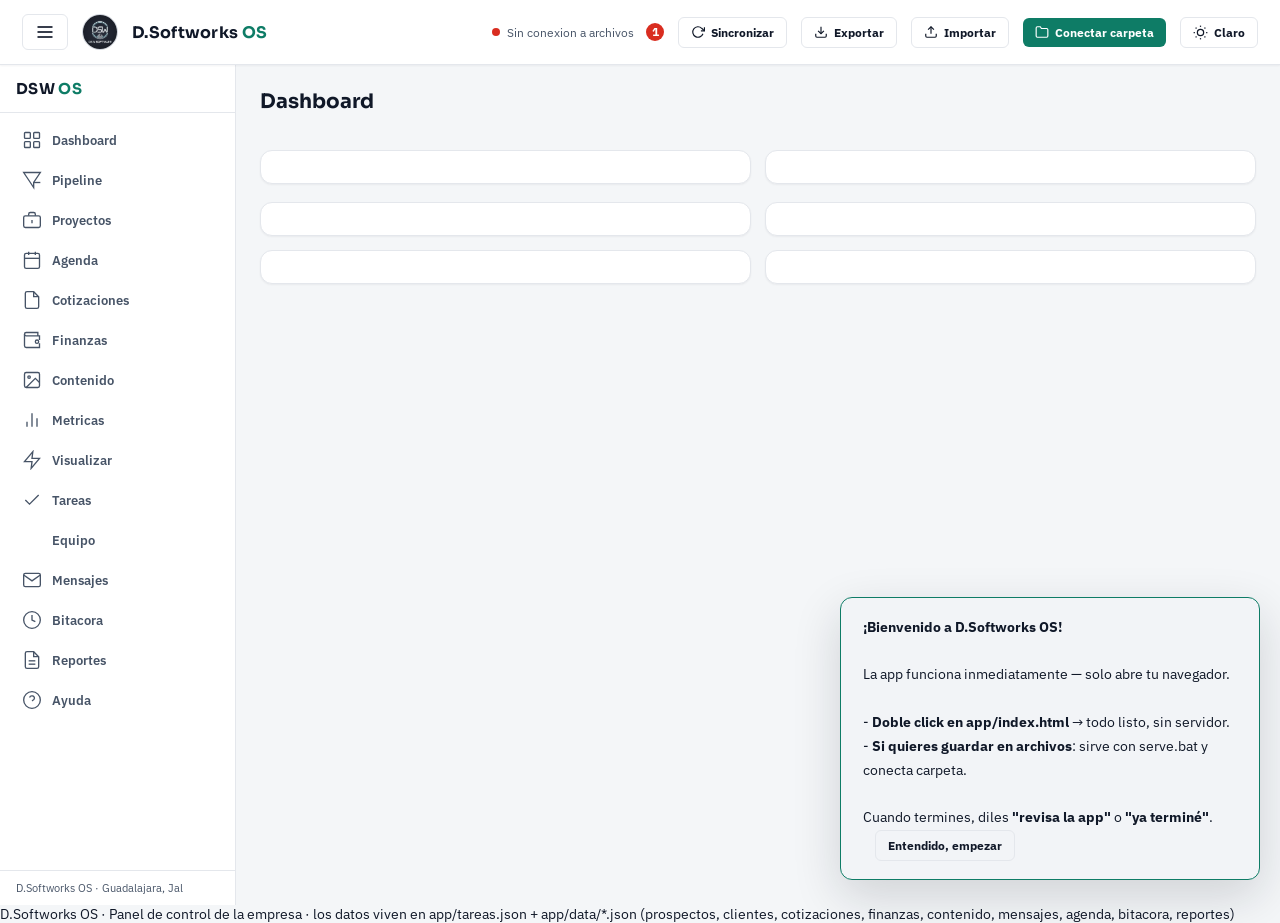
==== commit 8074a25f: "feat: sistema de puntos del equipo (H14) + plan de actualizacion critica - app/data/puntos.json: Dan" ====
--- a/app/index.html
+++ b/app/index.html
@@ -238,6 +238,12 @@
   <div id="taskList"></div>
 </section>
 
+<!-- ============ EQUIPO ============ -->
+<section class="tab-panel" id="tab-equipo" role="tabpanel" aria-labelledby="tb-equipo" tabindex="0">
+  <h2>Equipo <span class="cat">Puntos y actividad</span></h2>
+  <div id="equipoContent"></div>
+</section>
+
 <!-- ============ BITÁCORA ============ -->
 <section class="tab-panel" id="tab-bitacora" role="tabpanel" aria-labelledby="tb-bitacora" tabindex="0">
   <h2>Bitácora <span class="cat">Bitácora</span></h2>
--- a/app/styles.css
+++ b/app/styles.css
@@ -451,4 +451,23 @@
 .viz-ev:last-child { border-bottom: none; }
 .viz-ev-f { font-family: 'JetBrains Mono', monospace; font-size: 11px; color: var(--accent); padding-top: 3px; white-space: nowrap; }
 .viz-ev-d { font-size: 12px; color: var(--muted); }
-@media (max-width: 860px) { .funnel-row { grid-template-columns: 1fr; gap: 5px; } .funnel-meta { justify-content: flex-start; gap: 14px; } }+@media (max-width: 860px) { .funnel-row { grid-template-columns: 1fr; gap: 5px; } .funnel-meta { justify-content: flex-start; gap: 14px; } }
+
+/* ── EQUIPO: modal quién lo hizo ── */
+.modal-overlay { position: fixed; inset: 0; background: rgba(0,0,0,.6); display: none; align-items: center; justify-content: center; z-index: 1000; backdrop-filter: blur(4px); }
+.modal-overlay.open { display: flex; }
+.modal-overlay .modal { background: var(--card); border: 1px solid var(--border); border-radius: 16px; padding: 24px; box-shadow: 0 20px 60px rgba(0,0,0,.4); }
+.modal-overlay .modal h3 { margin: 0 0 8px; }
+
+/* ── EQUIPO: pestaña ── */
+.equipo-card { transition: transform .2s, box-shadow .2s; }
+.equipo-card:hover { transform: translateY(-2px); box-shadow: 0 8px 24px rgba(0,0,0,.15); }
+.equipo-status { font-size: 14px; font-weight: 600; padding: 4px 10px; border-radius: 20px; }
+.equipo-status.trabajando { background: rgba(34,197,94,.15); color: #22c55e; }
+.equipo-status.activo { background: rgba(234,179,8,.15); color: #eab308; }
+.equipo-status.inactivo { background: rgba(239,68,68,.15); color: #ef4444; }
+.equipo-leader { background: linear-gradient(135deg, rgba(99,207,228,.1), rgba(168,85,247,.1)); border: 1px solid var(--accent); }
+.equipo-progress { height: 8px; background: var(--bg); border-radius: 4px; overflow: hidden; }
+.equipo-progress > i { display: block; height: 100%; border-radius: 4px; transition: width .3s; }
+.equipo-history { max-height: 300px; overflow-y: auto; }
+@media (max-width: 860px) { .equipo-status { font-size: 12px; padding: 3px 8px; } }
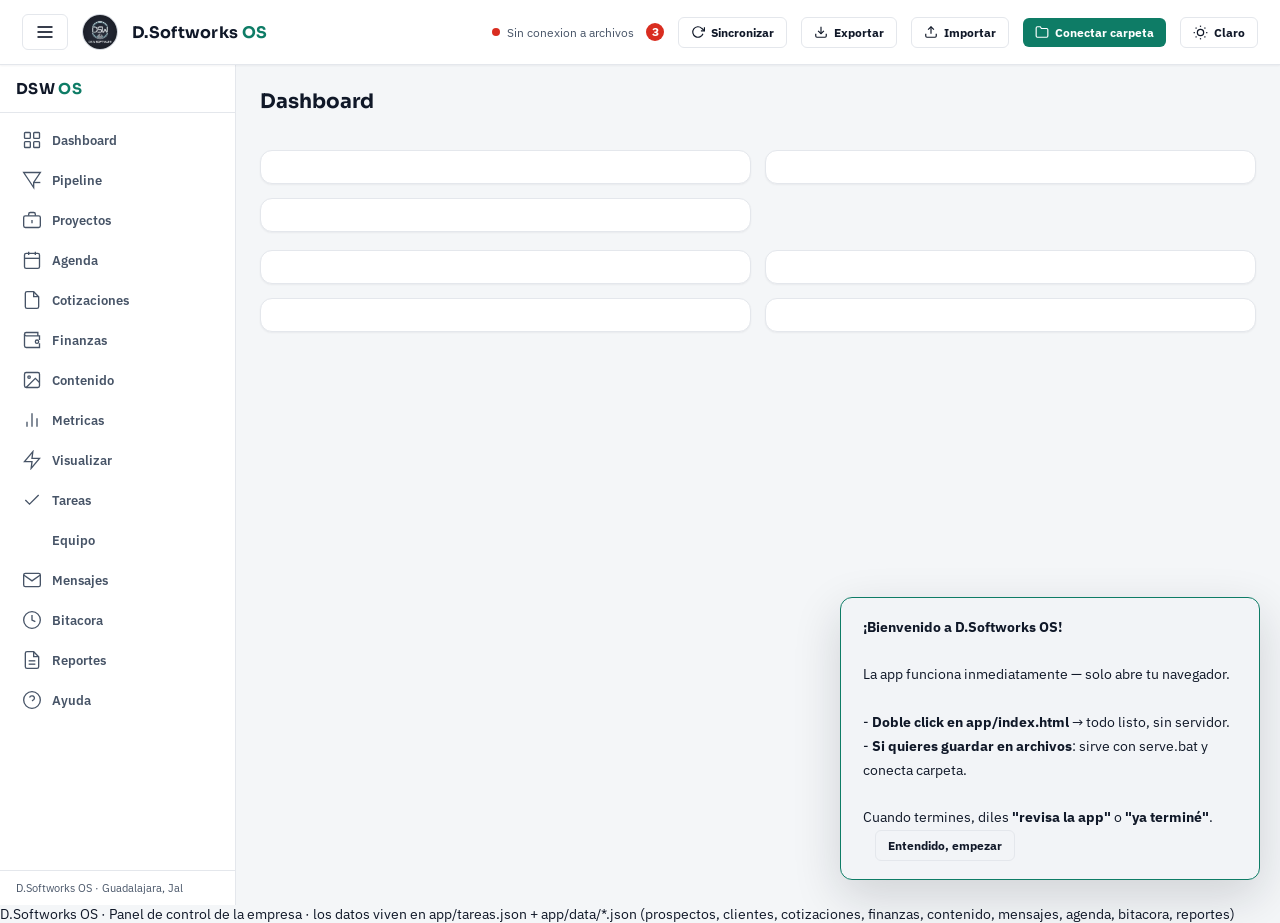
==== commit bce2c585: "feat: trazabilidad total + puntos en dashboard + email diario (H18) - DASHBOARD (local y nube): tarj" ====
--- a/app/index.html
+++ b/app/index.html
@@ -90,6 +90,7 @@
   <div class="grid two" style="margin-bottom:18px">
     <div class="card" id="dashPriorities"></div>
     <div class="card" id="dashEmbudo"></div>
+    <div class="card" id="dashEquipo"></div>
   </div>
   <div class="grid two">
     <div class="card" id="dashEngine"></div>
@@ -306,6 +307,7 @@
   <div class="grid two" style="margin-top:14px">
     <div class="card"><h3>Tareas pendientes por categoría</h3><div id="vizTasks"></div></div>
     <div class="card"><h3>Bitácora — lo último</h3><div id="vizBitacora"></div></div>
+    <div class="card"><h3>🎯 A quién contactar hoy (por puntaje)</h3><div id="vizPriorizar"></div></div>
   </div>
 </section>
 
--- a/app/styles.css
+++ b/app/styles.css
@@ -460,6 +460,7 @@
 .modal-overlay .modal h3 { margin: 0 0 8px; }
 
 /* ── EQUIPO: pestaña ── */
+.hecho-por { background: rgba(34,197,94,.15) !important; color: #22c55e !important; font-weight: 700; }
 .equipo-card { transition: transform .2s, box-shadow .2s; }
 .equipo-card:hover { transform: translateY(-2px); box-shadow: 0 8px 24px rgba(0,0,0,.15); }
 .equipo-status { font-size: 14px; font-weight: 600; padding: 4px 10px; border-radius: 20px; }
